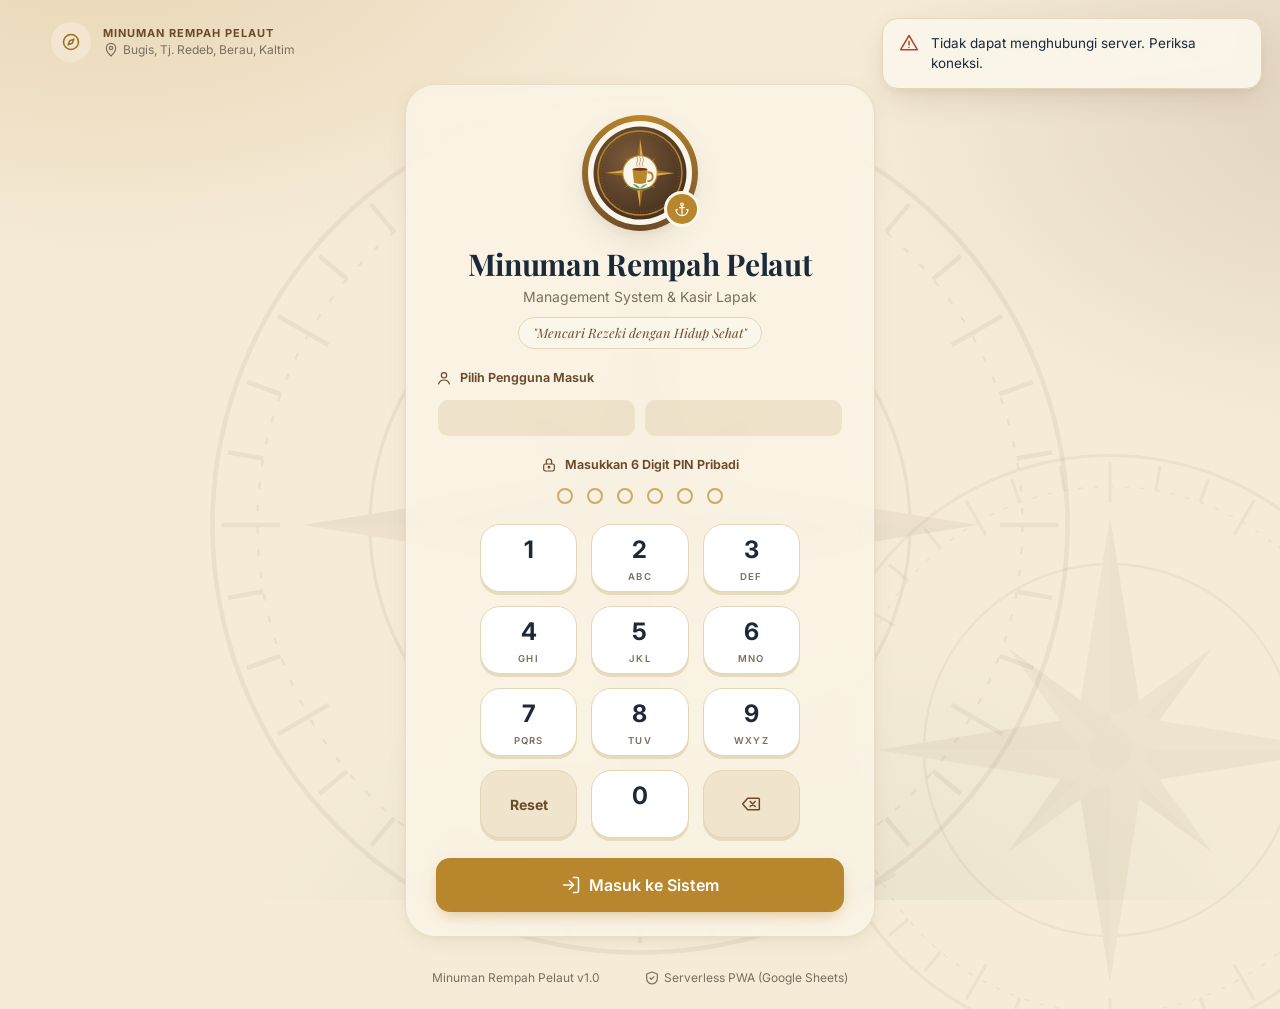
==== index.html @ 49db2e06 "versi 1" ====
<!DOCTYPE html>
<html lang="id">
<head>
  <meta charset="utf-8">
  <meta name="viewport" content="width=device-width, initial-scale=1, viewport-fit=cover">
  <title>Minuman Rempah Pelaut — Management System</title>
  <meta name="description" content="Kasir POS, pembukuan kas, stok, aset, dan dokumen resmi untuk Minuman Rempah Pelaut, Bugis – Tanjung Redeb, Berau.">
  <meta name="theme-color" content="#F5EBD7">
  <meta name="apple-mobile-web-app-capable" content="yes">
  <meta name="apple-mobile-web-app-title" content="Rempah Pelaut">
  <link rel="manifest" href="manifest.webmanifest">
  <link rel="icon" href="assets/logo.svg" type="image/svg+xml">
  <link rel="apple-touch-icon" href="assets/icon-192.png">
  <link rel="preconnect" href="https://fonts.googleapis.com">
  <link rel="preconnect" href="https://fonts.gstatic.com" crossorigin>
  <link rel="preconnect" href="https://script.google.com">
  <link rel="preconnect" href="https://script.googleusercontent.com">
  <link id="gfont" rel="stylesheet" href="https://fonts.googleapis.com/css2?family=Playfair+Display:wght@500;600;700&family=Inter:wght@400;500;600;700;800&display=swap">
  <link rel="stylesheet" href="css/style.css?v=1.0.0">
</head>
<body>
  <div class="boot-screen" id="boot-screen">
    <div class="loader-box" style="box-shadow:none;background:transparent;border:0">
      <div class="loader-art"><div class="ring"></div><div class="ring r2"></div><img src="assets/logo.svg" alt="" style="position:absolute;inset:22px;width:64px;height:64px;border-radius:50%"></div>
      <div class="loader-text">Minuman Rempah Pelaut</div>
      <div class="loader-sub">Menyiapkan lapak…</div>
    </div>
  </div>
  <noscript><p style="padding:24px;text-align:center">Aplikasi ini membutuhkan JavaScript.</p></noscript>
  <script src="js/config.js?v=1.0.0"></script>
  <script src="js/core.js?v=1.0.0"></script>
  <script src="js/charts.js?v=1.0.0"></script>
  <script src="js/qr.js?v=1.0.0"></script>
  <script src="js/app.js?v=1.0.0"></script>
  <script src="js/pages-kasir.js?v=1.0.0"></script>
  <script src="js/pages-owner.js?v=1.0.0"></script>
  <script src="js/pages-gudang.js?v=1.0.0"></script>
  <script src="js/pages-admin.js?v=1.0.0"></script>
</body>
</html>
---- css/style.css ----
/* =====================================================================
   MINUMAN REMPAH PELAUT — Sistem Desain (soft-UI hangat + kaca halus)
   Warna, font, dan radius dapat diubah Owner dari Pengaturan → Tampilan
   (ditulis ulang ke variabel CSS di :root oleh js/core.js).
   ===================================================================== */
:root {
  --c-primary: #B8862D; --c-primary-h: #9A6F1F; --c-secondary: #6B4A2B;
  --c-bg: #F5EBD7; --c-card: #FBF6EA; --c-text: #1B2A3B; --c-muted: #7A6F5D; --c-border: #E3D5B5;
  --c-success: #4E7A3A; --c-danger: #B5442F; --c-warning: #D9A21B; --c-info: #2F6EA8;
  --c-success-t: color-mix(in srgb, var(--c-success) 14%, #fff);
  --c-danger-t: color-mix(in srgb, var(--c-danger) 13%, #fff);
  --c-warning-t: color-mix(in srgb, var(--c-warning) 20%, #fff);
  --c-info-t: color-mix(in srgb, var(--c-info) 12%, #fff);
  --c-primary-t: color-mix(in srgb, var(--c-primary) 14%, var(--c-card));
  --c-secondary-t: color-mix(in srgb, var(--c-secondary) 10%, var(--c-card));
  --c-inset: color-mix(in srgb, var(--c-bg) 70%, var(--c-border));
  --c-glass: color-mix(in srgb, var(--c-card) 80%, transparent);
  --c-line: color-mix(in srgb, var(--c-border) 75%, transparent);
  --c-on-primary: #fff;
  /* grafik — palet kategori tervalidasi (urutan = mekanisme aman buta warna) */
  --s1: #B8862D; --s2: #2F6EA8; --s3: #2A9D8F; --s4: #7E5BB0; --s5: #D46F3E;
  --radius: 20px; --radius-md: 14px; --radius-sm: 12px; --radius-xs: 8px;
  --font-head: 'Playfair Display', 'Lora', Georgia, serif;
  --font-body: 'Inter', 'Plus Jakarta Sans', system-ui, -apple-system, 'Segoe UI', Roboto, sans-serif;
  --sh-1: 0 4px 20px -2px color-mix(in srgb, var(--c-secondary) 9%, transparent), 0 2px 6px -1px color-mix(in srgb, var(--c-secondary) 5%, transparent);
  --sh-2: 0 12px 32px -6px color-mix(in srgb, var(--c-secondary) 16%, transparent), 0 4px 10px -2px color-mix(in srgb, var(--c-secondary) 7%, transparent);
  --sh-3: 0 24px 60px -12px rgba(27, 42, 59, .28);
  --sh-btn: 0 6px 16px -4px color-mix(in srgb, var(--c-primary) 45%, transparent);
  --ease: cubic-bezier(.2, .8, .2, 1); --ease-spring: cubic-bezier(.34, 1.56, .64, 1);
  --sidebar: 264px; --topbar: 72px;
  --kaca: blur(16px) saturate(150%);
}
html.tanpa-kaca { --kaca: none; --c-glass: var(--c-card); }

* { box-sizing: border-box; }
html, body { margin: 0; padding: 0; }
html { -webkit-text-size-adjust: 100%; scroll-behavior: smooth; }
body {
  font-family: var(--font-body); font-size: 14px; line-height: 1.5; color: var(--c-text); background: var(--c-bg);
  min-height: 100vh; -webkit-font-smoothing: antialiased; -webkit-tap-highlight-color: transparent; overflow-x: hidden;
}
body::before { /* latar hangat bertekstur agar efek kaca punya "isi" untuk diburamkan */
  content: ''; position: fixed; inset: 0; z-index: -2; pointer-events: none;
  background:
    radial-gradient(900px 520px at 8% -10%, color-mix(in srgb, var(--c-primary) 22%, transparent), transparent 70%),
    radial-gradient(700px 480px at 105% 12%, color-mix(in srgb, var(--c-secondary) 14%, transparent), transparent 70%),
    radial-gradient(800px 600px at 60% 115%, color-mix(in srgb, var(--c-success) 10%, transparent), transparent 70%),
    var(--c-bg);
}
body::after {
  content: ''; position: fixed; right: -140px; bottom: -160px; width: 620px; height: 620px; z-index: -1; pointer-events: none; opacity: .06;
  background: url("../assets/kompas.svg") center/contain no-repeat;
}
h1, h2, h3, h4 { font-family: var(--font-head); color: var(--c-text); margin: 0; letter-spacing: -.01em; font-weight: 700; }
h1 { font-size: clamp(24px, 3.2vw, 34px); line-height: 1.18; }
h2 { font-size: clamp(18px, 2vw, 21px); line-height: 1.3; font-weight: 650; }
h3 { font-size: 16px; line-height: 1.35; font-weight: 650; }
p { margin: 0; }
a { color: var(--c-primary-h); text-decoration: none; }
button, input, select, textarea { font: inherit; color: inherit; }
img { max-width: 100%; display: block; }
.num, .tnum, table td, .kpi-val, .rp { font-variant-numeric: tabular-nums; }
.muted { color: var(--c-muted); } .small { font-size: 12px; } .xs { font-size: 11px; }
.strong { font-weight: 650; } .center { text-align: center; } .right { text-align: right; }
.ok { color: var(--c-success); } .bad { color: var(--c-danger); } .warn { color: #9A6F1F; }
.eyebrow { font-size: 11px; font-weight: 700; letter-spacing: .09em; text-transform: uppercase; color: var(--c-primary-h); }
.hidden { display: none !important; }
.sr-only { position: absolute; width: 1px; height: 1px; overflow: hidden; clip: rect(0 0 0 0); white-space: nowrap; }
.truncate { overflow: hidden; text-overflow: ellipsis; white-space: nowrap; }
.row { display: flex; align-items: center; gap: 12px; } .row.wrap { flex-wrap: wrap; } .row.between { justify-content: space-between; } .row.top { align-items: flex-start; }
.col { display: flex; flex-direction: column; gap: 12px; }
.grow { flex: 1; min-width: 0; }
.gap-4 { gap: 4px; } .gap-8 { gap: 8px; } .gap-16 { gap: 16px; } .gap-20 { gap: 20px; }
.mt-4 { margin-top: 4px; } .mt-8 { margin-top: 8px; } .mt-12 { margin-top: 12px; } .mt-16 { margin-top: 16px; } .mt-20 { margin-top: 20px; } .mb-8 { margin-bottom: 8px; } .mb-12 { margin-bottom: 12px; } .mb-16 { margin-bottom: 16px; }
.icon { width: 20px; height: 20px; flex: none; stroke: currentColor; fill: none; stroke-width: 1.8; stroke-linecap: round; stroke-linejoin: round; }
.icon.sm { width: 16px; height: 16px; } .icon.lg { width: 24px; height: 24px; } .icon.xl { width: 28px; height: 28px; }
::selection { background: color-mix(in srgb, var(--c-primary) 30%, transparent); }
:focus-visible { outline: 3px solid color-mix(in srgb, var(--c-primary) 45%, transparent); outline-offset: 2px; border-radius: 8px; }
::-webkit-scrollbar { width: 10px; height: 10px; } ::-webkit-scrollbar-thumb { background: color-mix(in srgb, var(--c-secondary) 22%, transparent); border-radius: 10px; border: 3px solid transparent; background-clip: padding-box; } ::-webkit-scrollbar-track { background: transparent; }

/* ============================ KARTU (kaca halus) ============================ */
.card {
  background: var(--c-glass); -webkit-backdrop-filter: var(--kaca); backdrop-filter: var(--kaca);
  border: 1px solid color-mix(in srgb, var(--c-border) 70%, transparent); border-radius: var(--radius); box-shadow: var(--sh-1);
  padding: 20px; position: relative; min-width: 0;
  transition: box-shadow .3s var(--ease), transform .3s var(--ease), border-color .3s;
}
.card.lift:hover, .card.click:hover { transform: translateY(-3px); box-shadow: var(--sh-2); border-color: color-mix(in srgb, var(--c-primary) 30%, var(--c-border)); }
.card.click { cursor: pointer; } .card.click:active { transform: scale(.985); }
.card.flat { box-shadow: none; }
.card.pad-0 { padding: 0; } .card.pad-s { padding: 14px; } .card.pad-l { padding: 26px; }
.card-head { display: flex; align-items: flex-start; justify-content: space-between; gap: 12px; margin-bottom: 16px; }
.card-head .sub { color: var(--c-muted); font-size: 12.5px; margin-top: 2px; }
.card-accent { border-left: 4px solid var(--c-primary); }
.card-dark { background: linear-gradient(150deg, #3B2A1B, #1B2A3B); color: #F5EBD7; border-color: transparent; }
.card-dark h2, .card-dark h3 { color: #FBF6EA; }
.inset { background: var(--c-inset); border: 1px solid var(--c-border); border-radius: var(--radius-md); box-shadow: inset 0 2px 4px color-mix(in srgb, var(--c-secondary) 6%, transparent); padding: 14px; }
.divider { height: 1px; background: var(--c-line); margin: 14px 0; border: 0; }
.dotted { border-bottom: 1px dashed var(--c-border); }
.icon-box { width: 40px; height: 40px; border-radius: 12px; display: grid; place-items: center; background: var(--c-primary-t); color: var(--c-primary-h); flex: none; transition: transform .3s var(--ease-spring); }
.icon-box.s { width: 34px; height: 34px; border-radius: 10px; }
.icon-box.success { background: var(--c-success-t); color: var(--c-success); } .icon-box.danger { background: var(--c-danger-t); color: var(--c-danger); }
.icon-box.warning { background: var(--c-warning-t); color: #9A6F1F; } .icon-box.info { background: var(--c-info-t); color: var(--c-info); } .icon-box.wood { background: var(--c-secondary-t); color: var(--c-secondary); }
.icon-box.solid { background: var(--c-primary); color: #fff; box-shadow: var(--sh-btn); }
.card:hover .icon-box { transform: rotate(-6deg) scale(1.06); }

/* ============================ TOMBOL ============================ */
.btn {
  --bg: var(--c-card); --fg: var(--c-secondary); --bd: var(--c-border);
  display: inline-flex; align-items: center; justify-content: center; gap: 8px; min-height: 44px; padding: 10px 18px;
  border-radius: var(--radius-sm); border: 1px solid var(--bd); background: var(--bg); color: var(--fg); font-weight: 600; font-size: 14px;
  cursor: pointer; position: relative; overflow: hidden; white-space: nowrap; user-select: none; text-decoration: none;
  transition: transform .18s var(--ease), box-shadow .25s var(--ease), background .2s, border-color .2s, color .2s;
}
.btn:hover { transform: translateY(-2px); box-shadow: var(--sh-1); border-color: color-mix(in srgb, var(--c-primary) 35%, var(--bd)); }
.btn:active { transform: translateY(0) scale(.96); box-shadow: none; transition-duration: .08s; }
.btn[disabled], .btn.busy { opacity: .6; pointer-events: none; }
.btn.primary { --bg: var(--c-primary); --fg: var(--c-on-primary); --bd: transparent; box-shadow: var(--sh-btn); }
.btn.primary:hover { --bg: var(--c-primary-h); box-shadow: 0 10px 22px -6px color-mix(in srgb, var(--c-primary) 55%, transparent); }
.btn.dark { --bg: var(--c-secondary); --fg: #FBF6EA; --bd: transparent; }
.btn.danger { --bg: var(--c-danger-t); --fg: var(--c-danger); --bd: color-mix(in srgb, var(--c-danger) 25%, transparent); }
.btn.success { --bg: var(--c-success); --fg: #fff; --bd: transparent; }
.btn.ghost { --bg: transparent; --bd: transparent; } .btn.ghost:hover { --bg: var(--c-primary-t); box-shadow: none; }
.btn.sm { min-height: 36px; padding: 6px 12px; font-size: 13px; border-radius: 10px; } .btn.xs { min-height: 30px; padding: 4px 10px; font-size: 12px; border-radius: 9px; }
.btn.lg { min-height: 54px; padding: 14px 24px; font-size: 16px; border-radius: 14px; }
.btn.block { width: 100%; } .btn.icon-only { padding: 0; width: 44px; } .btn.icon-only.sm { width: 36px; }
.btn .kbd { font-size: 10.5px; padding: 1px 6px; border-radius: 6px; background: rgba(255, 255, 255, .22); }
.ripple { position: absolute; border-radius: 50%; transform: scale(0); background: currentColor; opacity: .25; pointer-events: none; animation: ripple .6s var(--ease) forwards; }
@keyframes ripple { to { transform: scale(2.6); opacity: 0; } }
.btn .spin { width: 16px; height: 16px; border-radius: 50%; border: 2px solid currentColor; border-right-color: transparent; animation: putar .7s linear infinite; }
.link-btn { background: none; border: 0; padding: 0; color: var(--c-primary-h); font-weight: 600; cursor: pointer; display: inline-flex; align-items: center; gap: 4px; }
.link-btn:hover { text-decoration: underline; }

/* ============================ BADGE / CHIP / TAB ============================ */
.badge { display: inline-flex; align-items: center; gap: 6px; min-height: 24px; padding: 3px 10px; border-radius: 999px; font-size: 11.5px; font-weight: 650; white-space: nowrap; background: var(--c-inset); color: var(--c-secondary); border: 1px solid transparent; }
.badge::before { content: ''; width: 6px; height: 6px; border-radius: 50%; background: currentColor; opacity: .85; }
.badge.plain::before { display: none; }
.badge.success { background: var(--c-success-t); color: var(--c-success); } .badge.danger { background: var(--c-danger-t); color: var(--c-danger); }
.badge.warning { background: var(--c-warning-t); color: #8A6312; } .badge.info { background: var(--c-info-t); color: var(--c-info); } .badge.gold { background: var(--c-primary-t); color: var(--c-primary-h); }
.badge.pulse::before { animation: denyut 1.6s infinite; }
@keyframes denyut { 0% { box-shadow: 0 0 0 0 currentColor; } 70% { box-shadow: 0 0 0 6px transparent; } 100% { box-shadow: 0 0 0 0 transparent; } }
.chips { display: flex; gap: 8px; flex-wrap: wrap; }
.chips.scroll { flex-wrap: nowrap; overflow-x: auto; padding-bottom: 4px; scrollbar-width: none; } .chips.scroll::-webkit-scrollbar { display: none; }
.chip { min-height: 36px; padding: 6px 14px; border-radius: 999px; border: 1px solid var(--c-border); background: var(--c-card); color: var(--c-secondary); font-weight: 600; font-size: 13px; cursor: pointer; white-space: nowrap; display: inline-flex; align-items: center; gap: 6px; transition: all .22s var(--ease); }
.chip:hover { border-color: var(--c-primary); transform: translateY(-1px); }
.chip:active { transform: scale(.95); }
.chip.on { background: var(--c-primary); color: #fff; border-color: transparent; box-shadow: var(--sh-btn); }
.chip .n { font-size: 11px; opacity: .8; }
.seg { display: inline-flex; padding: 4px; border-radius: 14px; background: var(--c-inset); border: 1px solid var(--c-border); position: relative; gap: 2px; }
.seg button { position: relative; z-index: 1; border: 0; background: transparent; padding: 7px 14px; min-height: 36px; border-radius: 10px; font-weight: 600; font-size: 13px; color: var(--c-muted); cursor: pointer; transition: color .25s; white-space: nowrap; }
.seg button.on { color: #fff; }
.seg .ind { position: absolute; z-index: 0; top: 4px; bottom: 4px; border-radius: 10px; background: var(--c-primary); box-shadow: var(--sh-btn); transition: left .35s var(--ease), width .35s var(--ease); }
.seg.full { display: flex; } .seg.full button { flex: 1; }

/* ============================ FORM ============================ */
.field { display: flex; flex-direction: column; gap: 6px; min-width: 0; }
.field > label, .lbl { font-size: 12.5px; font-weight: 650; color: var(--c-secondary); display: flex; justify-content: space-between; gap: 8px; }
.field > label .hint, .lbl .hint { font-weight: 500; color: var(--c-muted); }
.input, select.input, textarea.input {
  width: 100%; min-height: 44px; padding: 10px 14px; border-radius: var(--radius-sm); border: 1.5px solid var(--c-border);
  background: color-mix(in srgb, var(--c-card) 92%, #fff); box-shadow: inset 0 2px 4px color-mix(in srgb, var(--c-secondary) 5%, transparent);
  outline: none; transition: border-color .2s, box-shadow .2s, background .2s; appearance: none; -webkit-appearance: none;
}
textarea.input { min-height: 84px; resize: vertical; }
select.input { padding-right: 36px; background-image: url("data:image/svg+xml,%3Csvg xmlns='http://www.w3.org/2000/svg' width='16' height='16' viewBox='0 0 24 24' fill='none' stroke='%236B4A2B' stroke-width='2' stroke-linecap='round'%3E%3Cpath d='m6 9 6 6 6-6'/%3E%3C/svg%3E"); background-repeat: no-repeat; background-position: right 12px center; }
.input:focus { border-color: var(--c-primary); box-shadow: 0 0 0 4px color-mix(in srgb, var(--c-primary) 18%, transparent); background: #fff; }
.input::placeholder { color: color-mix(in srgb, var(--c-muted) 80%, transparent); }
.input.err { border-color: var(--c-danger); box-shadow: 0 0 0 4px color-mix(in srgb, var(--c-danger) 14%, transparent); animation: goyang .35s; }
@keyframes goyang { 25% { transform: translateX(-4px); } 75% { transform: translateX(4px); } }
.input-rp { position: relative; } .input-rp > span { position: absolute; left: 14px; top: 50%; transform: translateY(-50%); font-weight: 650; color: var(--c-muted); pointer-events: none; }
.input-rp > .input { padding-left: 40px; font-weight: 650; font-variant-numeric: tabular-nums; }
.search { position: relative; } .search .icon { position: absolute; left: 13px; top: 50%; transform: translateY(-50%); color: var(--c-muted); pointer-events: none; }
.search .input { padding-left: 40px; background: var(--c-inset); }
.form-grid { display: grid; grid-template-columns: repeat(2, minmax(0, 1fr)); gap: 14px; }
.form-grid .span-2 { grid-column: span 2; }
.check { display: flex; align-items: flex-start; gap: 10px; cursor: pointer; padding: 10px 12px; border-radius: 12px; transition: background .2s; }
.check:hover { background: var(--c-primary-t); }
.check input { width: 20px; height: 20px; accent-color: var(--c-primary); flex: none; margin-top: 1px; }
.switch { position: relative; width: 46px; height: 26px; flex: none; }
.switch input { opacity: 0; width: 0; height: 0; position: absolute; }
.switch span { position: absolute; inset: 0; border-radius: 99px; background: var(--c-border); cursor: pointer; transition: background .25s; }
.switch span::after { content: ''; position: absolute; left: 3px; top: 3px; width: 20px; height: 20px; border-radius: 50%; background: #fff; box-shadow: 0 2px 6px rgba(0, 0, 0, .18); transition: transform .3s var(--ease-spring); }
.switch input:checked + span { background: var(--c-success); } .switch input:checked + span::after { transform: translateX(20px); }
.stepper { display: flex; align-items: center; gap: 6px; background: var(--c-inset); border-radius: 14px; padding: 4px; border: 1px solid var(--c-border); }
.stepper button { width: 44px; height: 44px; border-radius: 11px; border: 1px solid var(--c-border); background: var(--c-card); color: var(--c-secondary); display: grid; place-items: center; cursor: pointer; transition: transform .15s var(--ease-spring), background .2s; }
.stepper button:hover { background: #fff; } .stepper button:active { transform: scale(.86); }
.stepper button.plus { background: var(--c-primary); color: #fff; border-color: transparent; }
.stepper .val { min-width: 34px; text-align: center; font-weight: 750; font-size: 18px; font-variant-numeric: tabular-nums; }
.stepper .val.bump { animation: bump .35s var(--ease-spring); }
@keyframes bump { 40% { transform: scale(1.4); color: var(--c-primary-h); } }

/* ============================ TABEL ============================ */
.table-wrap { overflow-x: auto; border-radius: var(--radius-md); }
table.tbl { width: 100%; border-collapse: separate; border-spacing: 0; font-size: 13.5px; }
.tbl th { text-align: left; font-size: 11px; letter-spacing: .07em; text-transform: uppercase; color: var(--c-muted); font-weight: 700; padding: 12px 14px; background: var(--c-inset); border-bottom: 1px solid var(--c-border); white-space: nowrap; position: sticky; top: 0; z-index: 1; }
.tbl th:first-child { border-top-left-radius: 12px; } .tbl th:last-child { border-top-right-radius: 12px; }
.tbl td { padding: 12px 14px; border-bottom: 1px solid var(--c-line); vertical-align: middle; }
.tbl tbody tr { transition: background .2s; } .tbl tbody tr:hover { background: color-mix(in srgb, var(--c-primary) 6%, transparent); }
.tbl tr.flash { animation: flash 1.6s var(--ease); }
@keyframes flash { 0% { background: color-mix(in srgb, var(--c-success) 25%, transparent); } 100% { background: transparent; } }
.tbl .r, .tbl th.r { text-align: right; } .tbl .c { text-align: center; }
.tbl .id { font-family: ui-monospace, 'SF Mono', Menlo, monospace; font-size: 11.5px; color: var(--c-muted); white-space: nowrap; }
.tbl td.r b, .tbl td.r > span, .tbl td .tnum { white-space: nowrap; }
.tbl tr.pending td { opacity: .7; } .tbl tr.pending .badge { animation: denyut 1.6s infinite; }
.tbl-empty { padding: 40px 16px; text-align: center; color: var(--c-muted); }
.tbl-empty .icon { width: 40px; height: 40px; margin: 0 auto 10px; opacity: .5; }
.pager { display: flex; align-items: center; justify-content: space-between; gap: 12px; padding-top: 14px; flex-wrap: wrap; }
.pager .pages { display: flex; gap: 6px; }
.pager .pg { min-width: 34px; height: 34px; border-radius: 10px; border: 1px solid var(--c-border); background: var(--c-card); cursor: pointer; font-weight: 650; font-size: 13px; transition: all .2s; }
.pager .pg.on { background: var(--c-primary); color: #fff; border-color: transparent; } .pager .pg:hover:not(.on) { border-color: var(--c-primary); }
.thumb { width: 42px; height: 42px; border-radius: 12px; object-fit: cover; background: var(--c-inset); border: 1px solid var(--c-border); flex: none; }
.thumb.s { width: 34px; height: 34px; border-radius: 10px; }

/* ============================ LAYOUT APLIKASI ============================ */
.app { display: grid; grid-template-columns: var(--sidebar) minmax(0, 1fr); min-height: 100vh; }
.sidebar {
  position: sticky; top: 0; height: 100vh; padding: 20px 16px; display: flex; flex-direction: column; gap: 14px;
  background: color-mix(in srgb, var(--c-card) 72%, transparent); -webkit-backdrop-filter: var(--kaca); backdrop-filter: var(--kaca);
  border-right: 1px solid var(--c-line); z-index: 30; overflow-y: auto; scrollbar-width: thin;
}
.brand { display: flex; align-items: center; gap: 12px; padding: 4px 6px 8px; }
.brand img, .brand .logo { width: 46px; height: 46px; border-radius: 14px; object-fit: cover; box-shadow: var(--sh-1); background: var(--c-secondary); flex: none; }
.brand .nm { font-family: var(--font-head); font-weight: 700; font-size: 18px; line-height: 1.1; }
.brand .sb { font-size: 10px; letter-spacing: .12em; text-transform: uppercase; color: var(--c-muted); font-weight: 700; margin-top: 3px; }
.lapak-card { display: flex; gap: 10px; align-items: center; padding: 10px 12px; border-radius: 14px; background: var(--c-inset); border: 1px solid var(--c-border); font-size: 12px; }
.nav { display: flex; flex-direction: column; gap: 3px; }
.nav .grp { font-size: 10.5px; letter-spacing: .12em; text-transform: uppercase; color: var(--c-muted); font-weight: 750; padding: 12px 12px 4px; }
.nav a { display: flex; align-items: center; gap: 12px; padding: 10px 12px; min-height: 44px; border-radius: 13px; color: var(--c-text); font-weight: 550; position: relative; transition: background .2s, color .2s, transform .2s var(--ease); }
.nav a:hover { background: var(--c-primary-t); transform: translateX(3px); }
.nav a:active { transform: scale(.97); }
.nav a.on { background: linear-gradient(135deg, var(--c-secondary), color-mix(in srgb, var(--c-secondary) 75%, var(--c-primary))); color: #FBF6EA; box-shadow: var(--sh-2); }
.nav a .cnt { margin-left: auto; min-width: 22px; height: 22px; padding: 0 7px; border-radius: 99px; background: var(--c-danger); color: #fff; font-size: 11px; font-weight: 750; display: grid; place-items: center; }
.nav a.on .cnt { background: var(--c-primary); }
.sidebar .foot { margin-top: auto; display: flex; flex-direction: column; gap: 10px; }
.net-chip { display: flex; align-items: center; justify-content: space-between; gap: 8px; padding: 10px 12px; border-radius: 14px; background: var(--c-inset); font-size: 12px; font-weight: 650; border: 1px solid var(--c-border); }
.net-chip .dot { width: 8px; height: 8px; border-radius: 50%; background: var(--c-success); box-shadow: 0 0 0 4px var(--c-success-t); }
.net-chip.off .dot { background: var(--c-danger); box-shadow: 0 0 0 4px var(--c-danger-t); }

.main { min-width: 0; display: flex; flex-direction: column; }
.topbar {
  position: sticky; top: 0; z-index: 25; height: var(--topbar); display: flex; align-items: center; gap: 14px; padding: 0 28px;
  background: color-mix(in srgb, var(--c-bg) 72%, transparent); -webkit-backdrop-filter: var(--kaca); backdrop-filter: var(--kaca); border-bottom: 1px solid var(--c-line);
}
.topbar .search { flex: 1; max-width: 420px; }
.topbar .who { display: flex; align-items: center; gap: 10px; cursor: pointer; padding: 6px 8px 6px 6px; border-radius: 14px; transition: background .2s; }
.topbar .who:hover { background: var(--c-primary-t); }
.avatar { width: 40px; height: 40px; border-radius: 50%; display: grid; place-items: center; background: linear-gradient(135deg, var(--c-secondary), var(--c-primary)); color: #fff; font-weight: 750; font-size: 14px; flex: none; box-shadow: 0 0 0 3px var(--c-card); }
.avatar.s { width: 32px; height: 32px; font-size: 12px; }
.who .nm { font-weight: 700; font-size: 13.5px; line-height: 1.2; } .who .rl { font-size: 11.5px; color: var(--c-muted); }
.bell { position: relative; } .bell .cnt { position: absolute; top: 4px; right: 4px; min-width: 18px; height: 18px; border-radius: 99px; background: var(--c-danger); color: #fff; font-size: 10px; font-weight: 800; display: grid; place-items: center; padding: 0 4px; box-shadow: 0 0 0 2px var(--c-bg); }
.burger { display: none; }
.content { padding: 26px 28px 40px; max-width: 1480px; width: 100%; margin: 0 auto; flex: 1; }
.page-head { display: flex; align-items: flex-end; justify-content: space-between; gap: 16px; margin-bottom: 22px; flex-wrap: wrap; }
.page-head .desc { color: var(--c-muted); margin-top: 6px; max-width: 680px; }
.page-head .acts { display: flex; gap: 10px; flex-wrap: wrap; max-width: 100%; } .page-head .acts > .row { flex-wrap: wrap; }
.page-head .acts > *, .card-head > * { min-width: 0; max-width: 100%; }
.foot-bar { display: flex; justify-content: space-between; gap: 12px; flex-wrap: wrap; padding: 16px 28px; font-size: 12px; color: var(--c-muted); border-top: 1px solid var(--c-line); }

/* Banner offline */
.banner { display: flex; align-items: center; gap: 12px; padding: 10px 28px; background: var(--c-warning-t); color: #6B4A10; font-size: 13px; border-bottom: 1px solid color-mix(in srgb, var(--c-warning) 30%, transparent); animation: turun .4s var(--ease); }
.banner.ok { background: var(--c-success-t); color: var(--c-success); }
.banner .grow b { font-weight: 750; }
@keyframes turun { from { transform: translateY(-100%); opacity: 0; } }

/* Grid */
.grid { display: grid; gap: 20px; }
.g-2 { grid-template-columns: repeat(2, minmax(0, 1fr)); } .g-3 { grid-template-columns: repeat(3, minmax(0, 1fr)); } .g-4 { grid-template-columns: repeat(4, minmax(0, 1fr)); }
.g-main { grid-template-columns: minmax(0, 1fr) 360px; align-items: start; }
.g-main-l { grid-template-columns: minmax(0, 1.45fr) minmax(0, 1fr); align-items: start; }
.g-side { grid-template-columns: 380px minmax(0, 1fr); align-items: start; }
.g-set { grid-template-columns: 260px minmax(0, 1fr); align-items: start; }
.set-tabs { position: sticky; top: calc(var(--topbar) + 14px); }
.stack { display: flex; flex-direction: column; gap: 20px; min-width: 0; }
.span-2 { grid-column: span 2; } .span-all { grid-column: 1 / -1; }

/* ============================ KPI ============================ */
.kpi { display: flex; flex-direction: column; gap: 10px; overflow: hidden; }
.kpi .top { display: flex; justify-content: space-between; align-items: flex-start; gap: 10px; }
.kpi .lbl2 { font-size: 12.5px; color: var(--c-muted); font-weight: 600; }
.kpi-val { font-size: clamp(22px, 2.3vw, 30px); font-weight: 750; letter-spacing: -.02em; line-height: 1.1; font-variant-numeric: normal; }
.kpi-val small { font-size: .55em; font-weight: 600; color: var(--c-muted); letter-spacing: 0; }
.kpi .foot { display: flex; align-items: center; gap: 8px; font-size: 12px; color: var(--c-muted); flex-wrap: wrap; }
.delta { display: inline-flex; align-items: center; gap: 3px; padding: 2px 8px; border-radius: 99px; font-size: 11.5px; font-weight: 700; }
.delta.up { background: var(--c-success-t); color: var(--c-success); } .delta.down { background: var(--c-danger-t); color: var(--c-danger); } .delta.flat { background: var(--c-inset); color: var(--c-muted); }
.kpi.hero { background: linear-gradient(145deg, color-mix(in srgb, var(--c-primary) 16%, var(--c-card)), var(--c-glass)); border-color: color-mix(in srgb, var(--c-primary) 40%, var(--c-border)); }
.kpi .deco { position: absolute; right: -24px; bottom: -24px; width: 96px; height: 96px; border-radius: 50%; background: color-mix(in srgb, var(--c-primary) 10%, transparent); pointer-events: none; }
.meter { height: 8px; border-radius: 99px; background: color-mix(in srgb, var(--c-primary) 15%, var(--c-inset)); overflow: hidden; }
.meter > i { display: block; height: 100%; border-radius: 99px; background: var(--c-primary); width: 0; transition: width 1.1s var(--ease); }
.meter.success > i { background: var(--c-success); } .meter.danger > i { background: var(--c-danger); } .meter.warning > i { background: var(--c-warning); }
.meter.s { height: 6px; }

/* Sapaan */
.hello { display: flex; justify-content: space-between; gap: 20px; align-items: center; overflow: hidden; padding: 26px 28px; }
.hello::after { content: ''; position: absolute; right: -60px; top: -80px; width: 340px; height: 340px; background: url("../assets/kompas.svg") center/contain no-repeat; opacity: .1; pointer-events: none; animation: putar 120s linear infinite; }
.hello h1 .wave { display: inline-block; animation: lambai 2.4s ease-in-out 1s 2; transform-origin: 70% 70%; }
@keyframes lambai { 0%, 100% { transform: rotate(0); } 15%, 45% { transform: rotate(14deg); } 30% { transform: rotate(-8deg); } }
.hello .quote { display: inline-flex; gap: 6px; align-items: center; font-family: var(--font-head); font-style: italic; font-size: 13px; color: var(--c-primary-h); padding: 6px 12px; border-radius: 99px; border: 1px solid color-mix(in srgb, var(--c-primary) 30%, transparent); background: var(--c-card); margin-top: 12px; }
.hello .status-box { display: flex; gap: 12px; align-items: center; padding: 14px 18px; border-radius: 18px; background: var(--c-card); border: 1px solid var(--c-border); box-shadow: var(--sh-1); z-index: 1; }

/* Aksi cepat */
.qa { display: flex; align-items: center; gap: 14px; padding: 16px; border-radius: 18px; cursor: pointer; text-align: left; border: 1px solid color-mix(in srgb, var(--c-border) 70%, transparent); background: var(--c-glass); -webkit-backdrop-filter: var(--kaca); backdrop-filter: var(--kaca); box-shadow: var(--sh-1); transition: transform .25s var(--ease), box-shadow .25s, border-color .25s; width: 100%; }
.qa:hover { transform: translateY(-3px); box-shadow: var(--sh-2); border-color: color-mix(in srgb, var(--c-primary) 35%, var(--c-border)); }
.qa:active { transform: scale(.97); }
.qa .t { font-family: var(--font-head); font-weight: 700; font-size: 15.5px; } .qa .s { font-size: 12px; color: var(--c-muted); margin-top: 2px; }
.qa .chev { margin-left: auto; color: var(--c-muted); transition: transform .25s; } .qa:hover .chev { transform: translateX(4px); color: var(--c-primary-h); }
.qa-list .qa { box-shadow: none; background: var(--c-inset); padding: 12px 14px; }

/* Daftar ringkas */
.li { display: flex; align-items: center; gap: 12px; padding: 12px; border-radius: 14px; transition: background .2s; }
.li:hover { background: color-mix(in srgb, var(--c-primary) 6%, transparent); }
.li + .li { border-top: 1px dashed var(--c-line); }
.li .t { font-weight: 650; font-size: 13.5px; } .li .s { font-size: 12px; color: var(--c-muted); }
.li-box { background: var(--c-inset); border: 1px solid var(--c-border); border-radius: 14px; }
.li-box + .li-box { margin-top: 10px; border-top: 1px solid var(--c-border); }
.timeline { position: relative; padding-left: 26px; }
.timeline::before { content: ''; position: absolute; left: 9px; top: 6px; bottom: 6px; width: 2px; background: var(--c-line); }
.timeline .ev { position: relative; padding: 4px 0 14px; }
.timeline .ev::before { content: ''; position: absolute; left: -22px; top: 8px; width: 10px; height: 10px; border-radius: 50%; background: var(--c-card); border: 2.5px solid var(--c-primary); }
.timeline .ev.ok::before { border-color: var(--c-success); background: var(--c-success); } .timeline .ev.bad::before { border-color: var(--c-danger); }

/* Baris ringkasan (closing) */
.sum-row { display: flex; justify-content: space-between; align-items: center; gap: 12px; padding: 11px 14px; border-radius: 12px; }
.sum-row + .sum-row { border-top: 1px dashed var(--c-border); }
.sum-row .v { font-weight: 700; font-variant-numeric: tabular-nums; white-space: nowrap; }
.sum-row.hl-ok { background: var(--c-success-t); color: var(--c-success); border: 0; font-weight: 700; margin: 6px 0; }
.sum-row.hl-bad { background: var(--c-danger-t); color: var(--c-danger); border: 0; margin: 6px 0; }
.big-total { padding: 18px 20px; border-radius: 16px; background: linear-gradient(135deg, color-mix(in srgb, var(--c-primary) 22%, var(--c-card)), var(--c-inset)); border: 1px solid color-mix(in srgb, var(--c-primary) 35%, var(--c-border)); display: flex; justify-content: space-between; align-items: center; gap: 12px; }
.big-total .v { font-family: var(--font-head); font-size: clamp(22px, 3vw, 30px); font-weight: 700; color: var(--c-primary-h); font-variant-numeric: normal; }
.formula { font-family: ui-monospace, Menlo, monospace; font-size: 12.5px; color: var(--c-primary-h); background: var(--c-inset); border-radius: 12px; padding: 12px 14px; border: 1px solid var(--c-border); line-height: 1.6; }
.saldo-akhir { text-align: center; padding: 20px; border-radius: 18px; background: var(--c-inset); border: 1px solid var(--c-border); }
.saldo-akhir .v { font-size: clamp(26px, 3.4vw, 36px); font-weight: 800; letter-spacing: -.02em; margin: 6px 0 10px; }
.notice { display: flex; gap: 14px; padding: 16px 18px; border-radius: 18px; background: var(--c-warning-t); border: 1px solid color-mix(in srgb, var(--c-warning) 35%, transparent); color: #5E440E; }
.notice.danger { background: var(--c-danger-t); color: #7A2A1C; border-color: color-mix(in srgb, var(--c-danger) 30%, transparent); }
.notice.success { background: var(--c-success-t); color: #2F4F22; border-color: color-mix(in srgb, var(--c-success) 30%, transparent); }
.notice.info { background: var(--c-info-t); color: #1E4870; border-color: color-mix(in srgb, var(--c-info) 25%, transparent); }
.notice ul { margin: 6px 0 0; padding-left: 18px; } .notice li { margin: 3px 0; }

/* ============================ POS ============================ */
.pos { display: grid; grid-template-columns: minmax(0, 1fr) 380px; gap: 20px; align-items: start; }
.pos-tools { position: sticky; top: calc(var(--topbar) + 10px); z-index: 5; padding: 14px; }
.menu-grid { display: grid; grid-template-columns: repeat(auto-fill, minmax(190px, 1fr)); gap: 16px; margin-top: 16px; }
.mcard { padding: 12px; display: flex; flex-direction: column; gap: 10px; cursor: pointer; user-select: none; animation: naik .45s var(--ease) backwards; animation-delay: calc(var(--i, 0) * 28ms); }
.mcard .ph { position: relative; aspect-ratio: 4/3; border-radius: 14px; overflow: hidden; background: var(--c-inset); }
.mcard .ph img { width: 100%; height: 100%; object-fit: cover; transition: transform .5s var(--ease); }
.mcard:hover .ph img { transform: scale(1.06); }
.mcard .qty-pill { position: absolute; top: 8px; right: 8px; min-width: 34px; height: 28px; border-radius: 99px; background: var(--c-primary); color: #fff; font-weight: 800; display: grid; place-items: center; padding: 0 9px; box-shadow: var(--sh-btn); transform: scale(0); transition: transform .3s var(--ease-spring); }
.mcard.has .qty-pill { transform: scale(1); }
.mcard.has { border-color: var(--c-primary); box-shadow: 0 0 0 3px color-mix(in srgb, var(--c-primary) 22%, transparent), var(--sh-2); }
.mcard .kat { position: absolute; left: 8px; top: 8px; font-size: 10.5px; padding: 3px 9px; border-radius: 99px; background: rgba(251, 246, 234, .9); color: var(--c-secondary); font-weight: 700; }
.mcard .nm { font-family: var(--font-head); font-weight: 650; font-size: 15px; line-height: 1.25; min-height: 38px; }
.mcard .hg { color: var(--c-primary-h); font-weight: 700; font-size: 14px; }
.mcard .hg-edit { display: flex; align-items: center; gap: 6px; }
.mcard .hg-edit input { min-height: 36px; padding: 6px 10px 6px 34px; font-size: 13px; }
.mcard .stepper { justify-content: space-between; }
.mcard .stepper button { width: 40px; height: 40px; }
.cart { position: sticky; top: calc(var(--topbar) + 10px); display: flex; flex-direction: column; gap: 14px; max-height: calc(100vh - var(--topbar) - 30px); }
.cart-items { overflow-y: auto; max-height: 34vh; display: flex; flex-direction: column; gap: 2px; margin: 0 -6px; padding: 0 6px; }
.cart-item { display: flex; align-items: center; gap: 10px; padding: 8px 6px; border-radius: 12px; animation: masuk .3s var(--ease); }
.cart-item .q { min-width: 32px; height: 26px; border-radius: 8px; background: var(--c-primary-t); color: var(--c-primary-h); font-weight: 800; display: grid; place-items: center; font-size: 12.5px; }
.cart-empty { text-align: center; padding: 26px 10px; color: var(--c-muted); }
.cart-empty img { width: 110px; margin: 0 auto 8px; opacity: .85; }
@keyframes masuk { from { opacity: 0; transform: translateX(14px); } }
.cart-bar { display: none; }

/* ============================ MODAL / SHEET ============================ */
.overlay { position: fixed; inset: 0; z-index: 80; background: rgba(27, 42, 59, .42); -webkit-backdrop-filter: blur(6px); backdrop-filter: blur(6px); display: flex; align-items: center; justify-content: center; padding: 20px; animation: pudar .25s var(--ease); }
.overlay.out { animation: pudar .2s var(--ease) reverse forwards; pointer-events: none; }
.modal { width: min(560px, 100%); max-height: calc(100vh - 40px); overflow-y: auto; background: var(--c-card); border-radius: 24px; box-shadow: var(--sh-3); border: 1px solid var(--c-border); animation: muncul .38s var(--ease-spring); display: flex; flex-direction: column; }
.modal.lg { width: min(860px, 100%); } .modal.xl { width: min(1100px, 100%); } .modal.sm { width: min(420px, 100%); }
.overlay.out .modal { animation: muncul .2s var(--ease) reverse forwards; }
.modal-head { display: flex; align-items: flex-start; justify-content: space-between; gap: 12px; padding: 22px 24px 12px; position: sticky; top: 0; background: var(--c-card); z-index: 2; border-radius: 24px 24px 0 0; }
.modal-body { padding: 8px 24px 20px; }
.modal-foot { display: flex; justify-content: flex-end; gap: 10px; padding: 14px 24px 20px; border-top: 1px solid var(--c-line); position: sticky; bottom: 0; background: var(--c-card); border-radius: 0 0 24px 24px; flex-wrap: wrap; }
@keyframes pudar { from { opacity: 0; } }
@keyframes muncul { from { opacity: 0; transform: translateY(24px) scale(.96); } }
.drawer-x { width: 40px; height: 40px; border-radius: 12px; border: 0; background: var(--c-inset); cursor: pointer; display: grid; place-items: center; transition: transform .2s, background .2s; flex: none; }
.drawer-x:hover { background: var(--c-danger-t); color: var(--c-danger); transform: rotate(90deg); }

/* PIN pad */
.pin-dots { display: flex; gap: 14px; justify-content: center; margin: 14px 0 20px; }
.pin-dots i { width: 16px; height: 16px; border-radius: 50%; border: 2px solid color-mix(in srgb, var(--c-primary) 55%, var(--c-border)); transition: all .2s var(--ease-spring); }
.pin-dots i.on { background: var(--c-primary); border-color: var(--c-primary); transform: scale(1.15); }
.pin-dots.err i { border-color: var(--c-danger); background: var(--c-danger-t); animation: goyang .4s; }
.pin-pad { display: grid; grid-template-columns: repeat(3, 1fr); gap: 14px; max-width: 320px; margin: 0 auto; }
.pin-pad button { height: 68px; border-radius: 20px; border: 1px solid var(--c-border); background: #fff; font-size: 24px; font-weight: 700; cursor: pointer; display: flex; flex-direction: column; align-items: center; justify-content: center; box-shadow: 0 3px 0 color-mix(in srgb, var(--c-border) 80%, transparent); transition: transform .12s var(--ease-spring), background .2s, box-shadow .12s; color: var(--c-text); }
.pin-pad button small { font-size: 9.5px; letter-spacing: .14em; color: var(--c-muted); font-weight: 600; margin-top: 2px; }
.pin-pad button:hover { background: var(--c-card); }
.pin-pad button:active { transform: translateY(3px) scale(.95); box-shadow: none; background: var(--c-primary-t); }
.pin-pad button.alt { background: var(--c-inset); font-size: 14px; color: var(--c-secondary); }

/* ============================ TOAST ============================ */
.toasts { position: fixed; top: 18px; right: 18px; z-index: 120; display: flex; flex-direction: column; gap: 10px; pointer-events: none; width: min(380px, calc(100vw - 36px)); }
.toast { pointer-events: auto; display: flex; gap: 12px; align-items: flex-start; padding: 14px 16px; border-radius: 16px; background: color-mix(in srgb, var(--c-card) 94%, transparent); -webkit-backdrop-filter: blur(12px); backdrop-filter: blur(12px); border: 1px solid var(--c-border); box-shadow: var(--sh-2); animation: geser .4s var(--ease-spring); position: relative; overflow: hidden; }
.toast.out { animation: geser .25s var(--ease) reverse forwards; }
.toast .bar { position: absolute; left: 0; bottom: 0; height: 3px; background: currentColor; opacity: .5; animation: habis linear forwards; }
.toast.success { color: var(--c-success); } .toast.error { color: var(--c-danger); } .toast.warning { color: #9A6F1F; } .toast.info { color: var(--c-info); }
.toast .tx { color: var(--c-text); font-size: 13.5px; } .toast .tx b { display: block; font-size: 14px; margin-bottom: 1px; }
@keyframes geser { from { opacity: 0; transform: translateX(40px) scale(.96); } }
@keyframes habis { from { width: 100%; } to { width: 0; } }

/* ============================ LOADING ============================ */
.topline { position: fixed; top: 0; left: 0; height: 3px; z-index: 150; background: linear-gradient(90deg, var(--c-primary), var(--c-warning), var(--c-primary)); background-size: 200% 100%; width: 0; opacity: 0; transition: width .4s var(--ease), opacity .3s; box-shadow: 0 0 10px color-mix(in srgb, var(--c-primary) 60%, transparent); animation: kilau 1.2s linear infinite; }
.topline.on { opacity: 1; }
@keyframes kilau { to { background-position: -200% 0; } }
.loader { position: fixed; inset: 0; z-index: 140; display: grid; place-items: center; background: color-mix(in srgb, var(--c-bg) 55%, transparent); -webkit-backdrop-filter: blur(8px) saturate(140%); backdrop-filter: blur(8px) saturate(140%); animation: pudar .25s var(--ease); }
.loader.out { animation: pudar .3s var(--ease) reverse forwards; pointer-events: none; }
.loader-box { display: flex; flex-direction: column; align-items: center; gap: 16px; padding: 28px 34px; border-radius: 28px; background: color-mix(in srgb, var(--c-card) 92%, transparent); border: 1px solid var(--c-border); box-shadow: var(--sh-3); min-width: 260px; animation: muncul .45s var(--ease-spring); }
.loader-art { position: relative; width: 108px; height: 108px; }
.loader-art .ring { position: absolute; inset: 0; border-radius: 50%; border: 3px solid color-mix(in srgb, var(--c-primary) 18%, transparent); border-top-color: var(--c-primary); border-right-color: color-mix(in srgb, var(--c-primary) 55%, transparent); animation: putar 1.1s cubic-bezier(.5, .1, .4, .9) infinite; }
.loader-art .ring.r2 { inset: 12px; border-width: 2px; border-color: color-mix(in srgb, var(--c-secondary) 15%, transparent); border-bottom-color: var(--c-secondary); animation-duration: 1.7s; animation-direction: reverse; }
.loader-art .rose { position: absolute; inset: 26px; animation: kompasGoyang 2.6s ease-in-out infinite; }
.loader-art .steam { position: absolute; left: 50%; top: -6px; width: 40px; height: 30px; transform: translateX(-50%); }
.loader-art .steam i { position: absolute; bottom: 0; width: 4px; height: 18px; border-radius: 4px; background: linear-gradient(to top, color-mix(in srgb, var(--c-primary) 60%, transparent), transparent); animation: uap 1.8s ease-in-out infinite; opacity: 0; }
.loader-art .steam i:nth-child(1) { left: 8px; } .loader-art .steam i:nth-child(2) { left: 18px; animation-delay: .5s; } .loader-art .steam i:nth-child(3) { left: 28px; animation-delay: 1s; }
@keyframes uap { 0% { transform: translateY(6px) scaleY(.6); opacity: 0; } 40% { opacity: .9; } 100% { transform: translateY(-14px) scaleY(1.1) skewX(8deg); opacity: 0; } }
@keyframes kompasGoyang { 0%, 100% { transform: rotate(-18deg); } 50% { transform: rotate(22deg); } }
@keyframes putar { to { transform: rotate(360deg); } }
.loader-text { font-family: var(--font-head); font-size: 17px; font-weight: 650; text-align: center; }
.loader-sub { font-size: 12.5px; color: var(--c-muted); text-align: center; margin-top: -10px; min-height: 18px; transition: opacity .3s; }
.loader-prog { width: 200px; height: 4px; border-radius: 99px; background: var(--c-inset); overflow: hidden; }
.loader-prog i { display: block; height: 100%; width: 40%; border-radius: 99px; background: linear-gradient(90deg, var(--c-primary), var(--c-warning)); animation: alir 1.3s var(--ease) infinite; }
@keyframes alir { 0% { transform: translateX(-110%); } 100% { transform: translateX(260%); } }
.loader-done .ring { border-color: var(--c-success); animation: none; }
.cek-svg path { stroke-dasharray: 40; stroke-dashoffset: 40; animation: gores .5s .1s var(--ease) forwards; }
@keyframes gores { to { stroke-dashoffset: 0; } }
.skel { position: relative; overflow: hidden; background: color-mix(in srgb, var(--c-border) 55%, transparent); border-radius: 10px; min-height: 14px; }
.skel::after { content: ''; position: absolute; inset: 0; transform: translateX(-100%); background: linear-gradient(90deg, transparent, rgba(255, 255, 255, .55), transparent); animation: shimmer 1.3s infinite; }
@keyframes shimmer { to { transform: translateX(100%); } }
.skel.h-20 { height: 20px; } .skel.h-36 { height: 36px; } .skel.h-120 { height: 120px; } .skel.h-200 { height: 200px; } .skel.w-50 { width: 50%; } .skel.w-30 { width: 30%; }
.boot-screen { position: fixed; inset: 0; display: grid; place-items: center; z-index: 200; background: var(--c-bg); transition: opacity .5s var(--ease), visibility .5s; }
.boot-screen.hide { opacity: 0; visibility: hidden; }

/* ============================ ANIMASI HALAMAN ============================ */
.view { animation: halaman .42s var(--ease) backwards; }
@keyframes halaman { from { opacity: 0; transform: translateY(14px); } }
.anim > * { animation: naik .5s var(--ease) backwards; }
.anim > *:nth-child(1) { animation-delay: .02s; } .anim > *:nth-child(2) { animation-delay: .07s; } .anim > *:nth-child(3) { animation-delay: .12s; } .anim > *:nth-child(4) { animation-delay: .17s; } .anim > *:nth-child(5) { animation-delay: .22s; } .anim > *:nth-child(6) { animation-delay: .27s; } .anim > *:nth-child(n+7) { animation-delay: .3s; }
@keyframes naik { from { opacity: 0; transform: translateY(16px); } }
.fade-swap { animation: tukar .35s var(--ease); }
@keyframes tukar { from { opacity: 0; transform: translateY(8px); } }
.stagger > * { animation: naik .4s var(--ease) backwards; animation-delay: calc(var(--i, 0) * 30ms); }
@media (prefers-reduced-motion: reduce) { *, *::before, *::after { animation-duration: .01ms !important; animation-iteration-count: 1 !important; transition-duration: .01ms !important; } }

/* ============================ GRAFIK ============================ */
.chart { position: relative; width: 100%; }
.chart svg { display: block; width: 100%; overflow: visible; }
.chart .axis text { font-size: 11px; fill: var(--c-muted); font-variant-numeric: tabular-nums; font-family: var(--font-body); }
.chart .grid line { stroke: color-mix(in srgb, var(--c-border) 80%, transparent); stroke-width: 1; }
.chart .ln { fill: none; stroke-width: 2; stroke-linejoin: round; stroke-linecap: round; }
.chart .ln.draw { stroke-dasharray: var(--len); stroke-dashoffset: var(--len); animation: garis 1.2s var(--ease) forwards; }
@keyframes garis { to { stroke-dashoffset: 0; } }
.chart .ar { opacity: .12; animation: pudar 1s var(--ease); }
.chart .grid line.nol { stroke: var(--c-muted); opacity: .6; }
.legend-row { display: flex; gap: 16px; margin-top: 8px; padding-left: 50px; } .legend-row i { display: inline-block; width: 10px; height: 10px; border-radius: 3px; margin-right: 6px; vertical-align: -1px; }
.chart .bar { transition: opacity .2s; transform-box: fill-box; transform-origin: bottom; animation: tumbuh .7s var(--ease) both; }
.chart .bar.h { transform-origin: left; animation-name: tumbuhH; }
@keyframes tumbuh { from { transform: scaleY(0); } } @keyframes tumbuhH { from { transform: scaleX(0); } }
.chart:hover .bar.dim { opacity: .35; }
.chart .hit { fill: transparent; cursor: crosshair; }
.chart .xhair { stroke: var(--c-secondary); stroke-width: 1; opacity: 0; pointer-events: none; }
.chart .mk { stroke: var(--c-card); stroke-width: 2; opacity: 0; pointer-events: none; transition: opacity .15s; }
.chart .endlbl { font-size: 11.5px; font-weight: 700; fill: var(--c-text); }
.tip { position: absolute; z-index: 10; pointer-events: none; padding: 10px 12px; border-radius: 12px; background: color-mix(in srgb, var(--c-card) 96%, transparent); border: 1px solid var(--c-border); box-shadow: var(--sh-2); font-size: 12.5px; min-width: 150px; opacity: 0; transform: translateY(4px); transition: opacity .15s, transform .15s; white-space: nowrap; }
.tip.on { opacity: 1; transform: none; }
.tip .h { font-weight: 700; margin-bottom: 4px; } .tip .r { display: flex; align-items: center; gap: 8px; justify-content: space-between; } .tip .r span:first-child { display: flex; align-items: center; gap: 6px; color: var(--c-muted); }
.sw { width: 10px; height: 10px; border-radius: 3px; flex: none; display: inline-block; }
.sw.ln2 { height: 3px; border-radius: 2px; width: 14px; }
.legend { display: flex; flex-wrap: wrap; gap: 6px 14px; font-size: 12px; color: var(--c-muted); }
.legend span { display: inline-flex; align-items: center; gap: 6px; }
.donut-wrap { display: flex; align-items: center; gap: 20px; flex-wrap: wrap; }
.donut-wrap .chart { width: 170px; flex: none; }
.donut-legend { flex: 1; min-width: 160px; display: flex; flex-direction: column; gap: 8px; }
.donut-legend .r { display: flex; align-items: center; gap: 10px; font-size: 13px; }
.donut-legend .r b { margin-left: auto; font-variant-numeric: tabular-nums; }
.donut-center { position: absolute; inset: 0; display: grid; place-items: center; text-align: center; pointer-events: none; }
.donut-center .v { font-size: 26px; font-weight: 800; line-height: 1; } .donut-center .l { font-size: 11px; color: var(--c-muted); }
.hbar { display: flex; flex-direction: column; gap: 12px; }
.hbar .r { display: grid; grid-template-columns: minmax(0, 1fr) auto; gap: 4px 12px; align-items: center; }
.hbar .r .nm { font-size: 13px; font-weight: 600; display: flex; align-items: center; gap: 8px; min-width: 0; }
.hbar .r .v { font-size: 12.5px; color: var(--c-muted); font-variant-numeric: tabular-nums; text-align: right; }
.hbar .r .track { grid-column: 1 / -1; height: 10px; border-radius: 99px; background: color-mix(in srgb, var(--c-border) 50%, transparent); overflow: hidden; }
.hbar .r .track i { display: block; height: 100%; border-radius: 0 99px 99px 0; transition: width 1s var(--ease); width: 0; }
.segbar { display: flex; height: 28px; gap: 2px; border-radius: 8px; overflow: hidden; }
.segbar > div { display: flex; align-items: center; padding: 0 8px; color: #fff; font-size: 11.5px; font-weight: 700; min-width: 0; transition: flex-grow 1s var(--ease); border-radius: 4px; }
.heat { display: grid; grid-template-columns: 52px repeat(15, minmax(0, 1fr)); gap: 3px; font-size: 10.5px; }
.heat .c { aspect-ratio: 1.6; border-radius: 4px; background: var(--c-inset); position: relative; cursor: default; transition: transform .15s; }
.heat .c:hover { transform: scale(1.25); z-index: 2; box-shadow: 0 0 0 2px var(--c-card); }
.heat .lb { color: var(--c-muted); display: flex; align-items: center; } .heat .hd { color: var(--c-muted); text-align: center; }
.insight { display: flex; gap: 12px; align-items: flex-start; padding: 12px 14px; border-radius: 14px; background: var(--c-inset); border: 1px solid var(--c-border); animation: naik .45s var(--ease) backwards; }
.insight + .insight { margin-top: 10px; }

/* ============================ HALAMAN LOGIN ============================ */
.login { min-height: 100vh; display: flex; flex-direction: column; padding: 22px clamp(16px, 4vw, 56px); position: relative; overflow: hidden; }
.login::before { content: ''; position: absolute; left: 50%; top: 52%; width: min(900px, 140vw); aspect-ratio: 1; transform: translate(-50%, -50%); background: url("../assets/kompas.svg") center/contain no-repeat; opacity: .07; animation: putar 240s linear infinite; pointer-events: none; }
.login-top { display: flex; justify-content: space-between; align-items: center; gap: 12px; flex-wrap: wrap; position: relative; z-index: 2; }
.login-card { width: min(470px, 100%); margin: 22px auto; padding: 30px 30px 24px; border-radius: 30px; position: relative; z-index: 2; animation: muncul .6s var(--ease-spring); }
.login-logo { width: 116px; height: 116px; margin: 0 auto; border-radius: 50%; position: relative; padding: 6px; background: conic-gradient(from 0deg, var(--c-primary), var(--c-secondary), var(--c-primary)); box-shadow: var(--sh-2); animation: melayang 6s ease-in-out infinite; }
.login-logo img { width: 100%; height: 100%; border-radius: 50%; object-fit: cover; border: 4px solid var(--c-card); background: var(--c-card); }
.login-logo .anchor { position: absolute; right: -2px; bottom: 4px; width: 36px; height: 36px; border-radius: 50%; background: var(--c-primary); color: #fff; display: grid; place-items: center; border: 3px solid var(--c-card); }
@keyframes melayang { 50% { transform: translateY(-6px); } }
.login h1 { text-align: center; margin-top: 16px; font-size: clamp(24px, 4vw, 30px); }
.login .tag { display: table; margin: 10px auto 0; font-family: var(--font-head); font-style: italic; font-size: 13px; color: var(--c-secondary); padding: 5px 14px; border-radius: 99px; border: 1px solid var(--c-border); background: var(--c-card); }
.user-pick { display: flex; gap: 10px; overflow-x: auto; padding: 4px 2px 8px; scrollbar-width: none; }
.user-pick::-webkit-scrollbar { display: none; }
.user-pick button { flex: 1 0 auto; min-width: 116px; display: flex; flex-direction: column; align-items: center; gap: 6px; padding: 12px 10px; border-radius: 18px; border: 1.5px solid var(--c-border); background: var(--c-card); cursor: pointer; transition: all .25s var(--ease); }
.user-pick button:hover { transform: translateY(-2px); border-color: var(--c-primary); }
.user-pick button.on { border-color: var(--c-primary); background: var(--c-primary-t); box-shadow: 0 0 0 3px color-mix(in srgb, var(--c-primary) 20%, transparent); }
.user-pick .nm { font-weight: 700; font-size: 13px; } .user-pick .rl { font-size: 11px; color: var(--c-muted); }
.demo-hint { display: flex; align-items: center; justify-content: space-between; gap: 10px; margin-top: 16px; padding: 12px 14px; border-radius: 14px; background: var(--c-inset); font-size: 12.5px; }
.login-foot { display: flex; justify-content: center; gap: 10px 22px; flex-wrap: wrap; font-size: 12px; color: var(--c-muted); position: relative; z-index: 2; margin-top: auto; padding-top: 10px; }

/* ============================ NAV BAWAH (HP) ============================ */
.bottom-nav { display: none; }
.fab { display: none; }
.sheet-menu .grid-menu { display: grid; grid-template-columns: repeat(3, 1fr); gap: 10px; }
.sheet-menu .grid-menu a { display: flex; flex-direction: column; align-items: center; gap: 8px; padding: 14px 6px; border-radius: 16px; background: var(--c-inset); border: 1px solid var(--c-border); font-size: 12px; font-weight: 650; text-align: center; color: var(--c-text); transition: transform .2s; }
.sheet-menu .grid-menu a:active { transform: scale(.94); }
.sheet-menu .grid-menu a.on { background: var(--c-secondary); color: #fff; }
.dropdown { position: absolute; right: 0; top: calc(100% + 10px); width: min(380px, calc(100vw - 24px)); background: var(--c-card); border: 1px solid var(--c-border); border-radius: 20px; box-shadow: var(--sh-3); z-index: 60; padding: 10px; animation: muncul .3s var(--ease-spring); max-height: 70vh; overflow-y: auto; }
.pos-rel { position: relative; }
.search-res { position: absolute; left: 0; right: 0; top: calc(100% + 8px); background: var(--c-card); border: 1px solid var(--c-border); border-radius: 18px; box-shadow: var(--sh-3); z-index: 60; padding: 8px; max-height: 60vh; overflow-y: auto; animation: muncul .25s var(--ease); }
.search-res .grp { font-size: 10.5px; letter-spacing: .1em; text-transform: uppercase; color: var(--c-muted); font-weight: 750; padding: 8px 10px 4px; }
.search-res a { display: flex; gap: 10px; align-items: center; padding: 8px 10px; border-radius: 12px; color: var(--c-text); }
.search-res a:hover, .search-res a.act { background: var(--c-primary-t); }

/* Pratinjau tema */
.theme-preview { border-radius: 18px; padding: 16px; background: var(--c-bg); border: 1px solid var(--c-border); }
.preset { width: 100%; display: flex; gap: 10px; align-items: center; padding: 10px; border-radius: 14px; border: 1.5px solid var(--c-border); background: var(--c-card); cursor: pointer; transition: all .2s; }
.preset:hover { border-color: var(--c-primary); transform: translateY(-2px); }
.preset .dots { display: flex; } .preset .dots i { width: 18px; height: 18px; border-radius: 50%; border: 2px solid #fff; margin-left: -6px; } .preset .dots i:first-child { margin-left: 0; }
.color-row { display: flex; align-items: center; gap: 10px; padding: 8px 10px; border-radius: 12px; background: var(--c-inset); }
.color-row input[type=color] { width: 40px; height: 40px; border: 0; border-radius: 10px; padding: 0; background: none; cursor: pointer; }
.color-row input[type=color]::-webkit-color-swatch-wrapper { padding: 0; } .color-row input[type=color]::-webkit-color-swatch { border: 2px solid #fff; border-radius: 10px; box-shadow: 0 1px 4px rgba(0, 0, 0, .15); }
.perm-grid { display: grid; grid-template-columns: repeat(auto-fill, minmax(230px, 1fr)); gap: 8px; }
.tabs-v { display: flex; flex-direction: column; gap: 4px; }
.tabs-v button { text-align: left; display: flex; align-items: center; gap: 10px; padding: 11px 14px; border-radius: 13px; border: 0; background: transparent; cursor: pointer; font-weight: 600; color: var(--c-text); transition: all .2s; min-height: 44px; }
.tabs-v button:hover { background: var(--c-primary-t); } .tabs-v button.on { background: var(--c-secondary); color: #fff; box-shadow: var(--sh-1); }
.doc-status { display: flex; gap: 6px; align-items: center; }
.sig { display: flex; gap: 12px; align-items: center; padding: 12px; border-radius: 14px; background: var(--c-inset); border: 1px solid var(--c-border); }
.sig + .sig { margin-top: 8px; }
.qr-box { background: #fff; padding: 10px; border-radius: 14px; border: 1px solid var(--c-border); display: inline-block; }
.blok-tbl input { min-height: 36px; padding: 6px 10px; font-size: 13px; }
.photo-up { position: relative; width: 120px; height: 120px; border-radius: 18px; overflow: hidden; background: var(--c-inset); border: 2px dashed var(--c-border); cursor: pointer; flex: none; transition: border-color .2s; }
.photo-up:hover { border-color: var(--c-primary); } .photo-up img { width: 100%; height: 100%; object-fit: cover; }
.photo-up .ov { position: absolute; inset: auto 0 0 0; padding: 6px; font-size: 11px; font-weight: 700; text-align: center; background: rgba(27, 42, 59, .6); color: #fff; }
.empty-state { text-align: center; padding: 40px 20px; }
.empty-state img { width: 140px; margin: 0 auto 12px; }

/* ============================ RESPONSIF ============================ */
@media (max-width: 1280px) {
  .g-4 { grid-template-columns: repeat(2, minmax(0, 1fr)); }
  .g-main { grid-template-columns: minmax(0, 1fr) 320px; }
  .pos { grid-template-columns: minmax(0, 1fr) 340px; }
}
@media (max-width: 1100px) {
  .g-main, .g-main-l, .g-side, .g-set { grid-template-columns: minmax(0, 1fr); }
  .set-tabs { position: static; padding: 6px; } .set-tabs .tabs-v { flex-direction: row; overflow-x: auto; scrollbar-width: none; } .set-tabs .tabs-v::-webkit-scrollbar { display: none; } .set-tabs .tabs-v button { flex: none; white-space: nowrap; }
  .g-3 { grid-template-columns: repeat(2, minmax(0, 1fr)); }
}
@media (max-width: 1024px) {
  .app { grid-template-columns: minmax(0, 1fr); }
  .sidebar { position: fixed; left: 0; top: 0; bottom: 0; width: 290px; transform: translateX(-105%); transition: transform .4s var(--ease); box-shadow: var(--sh-3); background: var(--c-card); }
  .sidebar.open { transform: none; }
  .scrim { position: fixed; inset: 0; z-index: 29; background: rgba(27, 42, 59, .35); -webkit-backdrop-filter: blur(3px); backdrop-filter: blur(3px); animation: pudar .3s; }
  .burger { display: inline-flex; }
  .pos { grid-template-columns: minmax(0, 1fr); }
  .cart { display: none; }
  .cart.sheet-open { display: flex; position: fixed; left: 0; right: 0; bottom: 0; top: auto; z-index: 70; max-height: 86vh; border-radius: 26px 26px 0 0; padding: 18px 18px calc(18px + env(safe-area-inset-bottom)); box-shadow: var(--sh-3); background: var(--c-card); overflow-y: auto; animation: naikSheet .4s var(--ease); }
  @keyframes naikSheet { from { transform: translateY(100%); } }
  .cart-bar { display: flex; position: fixed; left: 12px; right: 12px; bottom: calc(84px + env(safe-area-inset-bottom)); z-index: 40; align-items: center; gap: 12px; padding: 12px 12px 12px 18px; border-radius: 20px; background: var(--c-secondary); color: #FBF6EA; box-shadow: var(--sh-3); cursor: pointer; animation: naikSheet .4s var(--ease); }
  .cart-bar .t { font-weight: 800; font-size: 16px; }
}
@media (max-width: 768px) {
  body { font-size: 14.5px; }
  .topbar { padding: 0 14px; gap: 8px; height: 64px; --topbar: 64px; }
  .topbar .search { display: none; }
  .topbar .who .nm, .topbar .who .rl, .topbar .hide-m { display: none; }
  .content { padding: 18px 14px calc(110px + env(safe-area-inset-bottom)); }
  .banner { padding: 10px 14px; font-size: 12.5px; }
  .g-2, .g-3, .g-4 { grid-template-columns: minmax(0, 1fr); }
  .g-4.kpis, .g-2.keep { grid-template-columns: repeat(2, minmax(0, 1fr)); gap: 12px; }
  .g-4.kpis .card { padding: 14px; container-type: inline-size; } .kpi-val { font-size: 21px; font-size: clamp(15px, 13.5cqi, 24px); white-space: nowrap; letter-spacing: -.025em; }
  .card-head { flex-wrap: wrap; } .card-head > div:first-child { flex: 1 1 220px; min-width: 0; } .card-head > .search { flex: 1 1 100%; min-width: 0 !important; }
  .grid { gap: 14px; } .stack { gap: 14px; }
  .card { padding: 16px; border-radius: 18px; }
  .hello { padding: 20px 18px; flex-direction: column; align-items: flex-start; }
  .hello .status-box { width: 100%; }
  .page-head { margin-bottom: 16px; } .page-head .acts { width: 100%; } .page-head .acts .btn { flex: 1; } .page-head .acts > .row { width: 100%; }
  .seg { max-width: 100%; overflow-x: auto; scrollbar-width: none; } .seg::-webkit-scrollbar { display: none; }
  .aksi-m { width: 100%; } .aksi-m .btn { flex: 1 1 auto; }
  .form-grid { grid-template-columns: minmax(0, 1fr); } .form-grid .span-2 { grid-column: auto; }
  .menu-grid { grid-template-columns: repeat(2, minmax(0, 1fr)); gap: 10px; }
  .mcard { padding: 9px; } .mcard .nm { font-size: 13.5px; min-height: 34px; } .mcard .stepper button { width: 38px; height: 38px; }
  .pos-tools { top: 64px; }
  .bottom-nav { display: grid; grid-template-columns: repeat(5, 1fr); position: fixed; left: 10px; right: 10px; bottom: calc(10px + env(safe-area-inset-bottom)); z-index: 45; padding: 6px; border-radius: 24px; background: color-mix(in srgb, var(--c-card) 88%, transparent); -webkit-backdrop-filter: blur(18px) saturate(160%); backdrop-filter: blur(18px) saturate(160%); border: 1px solid var(--c-border); box-shadow: var(--sh-3); }
  .bottom-nav a { display: flex; flex-direction: column; align-items: center; gap: 3px; padding: 8px 2px; min-height: 56px; border-radius: 18px; font-size: 10.5px; font-weight: 650; color: var(--c-muted); transition: all .25s var(--ease); position: relative; }
  .bottom-nav a.on { color: var(--c-secondary); background: var(--c-primary-t); }
  .bottom-nav a.on .icon { transform: translateY(-2px) scale(1.1); color: var(--c-primary-h); }
  .bottom-nav a:active { transform: scale(.9); }
  .bottom-nav .icon { transition: transform .3s var(--ease-spring); }
  .bottom-nav a .cnt { position: absolute; top: 4px; right: 18%; min-width: 16px; height: 16px; border-radius: 99px; background: var(--c-danger); color: #fff; font-size: 9.5px; display: grid; place-items: center; font-weight: 800; }
  .fab { display: grid; place-items: center; position: fixed; right: 18px; bottom: calc(96px + env(safe-area-inset-bottom)); z-index: 44; width: 58px; height: 58px; border-radius: 20px; background: var(--c-primary); color: #fff; box-shadow: var(--sh-btn), var(--sh-2); border: 0; cursor: pointer; transition: transform .2s var(--ease-spring); }
  .fab:active { transform: scale(.88); }
  .foot-bar { display: none; }
  .overlay { padding: 0; align-items: flex-end; }
  .modal, .modal.lg, .modal.xl, .modal.sm { width: 100%; max-height: 92vh; border-radius: 26px 26px 0 0; animation: naikSheet .42s var(--ease); }
  .overlay.out .modal { animation: naikSheet .25s var(--ease) reverse forwards; }
  .modal-head { border-radius: 26px 26px 0 0; padding: 18px 18px 10px; } .modal-body { padding: 6px 18px 16px; } .modal-foot { padding: 12px 18px calc(16px + env(safe-area-inset-bottom)); border-radius: 0; }
  .modal-foot .btn { flex: 1; }
  .toasts { top: 10px; right: 10px; left: 10px; width: auto; }
  /* tabel → kartu */
  table.tbl.cards thead { display: none; }
  table.tbl.cards, .tbl.cards tbody, .tbl.cards tr, .tbl.cards td { display: block; width: 100%; }
  .tbl.cards tr { padding: 12px 14px; border: 1px solid var(--c-line); border-radius: 16px; margin-bottom: 10px; background: color-mix(in srgb, var(--c-card) 80%, transparent); }
  /* label di kolom kiri, semua isi sel bertumpuk rata kanan di kolom kanan (jam + tanggal tidak terpecah) */
  .tbl.cards td { border: 0; padding: 4px 0; display: grid; grid-template-columns: auto minmax(0, 1fr); column-gap: 14px; align-items: baseline; justify-items: end; text-align: right; }
  .tbl.cards td::before { content: attr(data-l); grid-column: 1; grid-row: 1 / span 6; align-self: start; justify-self: start; font-size: 11px; font-weight: 700; color: var(--c-muted); text-transform: uppercase; letter-spacing: .05em; text-align: left; padding-top: 2px; }
  .tbl.cards td > * { grid-column: 2; max-width: 100%; }
  .tbl.cards td.r { text-align: right; } .tbl.cards td.main-cell { display: block; text-align: left; justify-items: start; padding-bottom: 6px; } .tbl.cards td.main-cell::before { display: none; }
  .heat { grid-template-columns: 40px repeat(15, minmax(0, 1fr)); gap: 2px; font-size: 9px; }
  .pin-pad button { height: 62px; }
  .login-card { padding: 24px 18px 20px; border-radius: 26px; margin: 14px auto; }
  .donut-wrap .chart { width: 140px; }
}
@media print {
  .sidebar, .topbar, .bottom-nav, .fab, .banner, .foot-bar, .btn, .chips, .seg { display: none !important; }
  .app { display: block; } body::before, body::after { display: none; } .card { box-shadow: none; backdrop-filter: none; }
}

input[type=file].input { padding: 8px; cursor: pointer; }
input[type=file]::file-selector-button { margin-right: 12px; padding: 8px 14px; border: 0; border-radius: 10px; background: var(--c-primary); color: #fff; font: inherit; font-weight: 650; cursor: pointer; transition: transform .15s var(--ease); }
input[type=file]::file-selector-button:active { transform: scale(.96); }
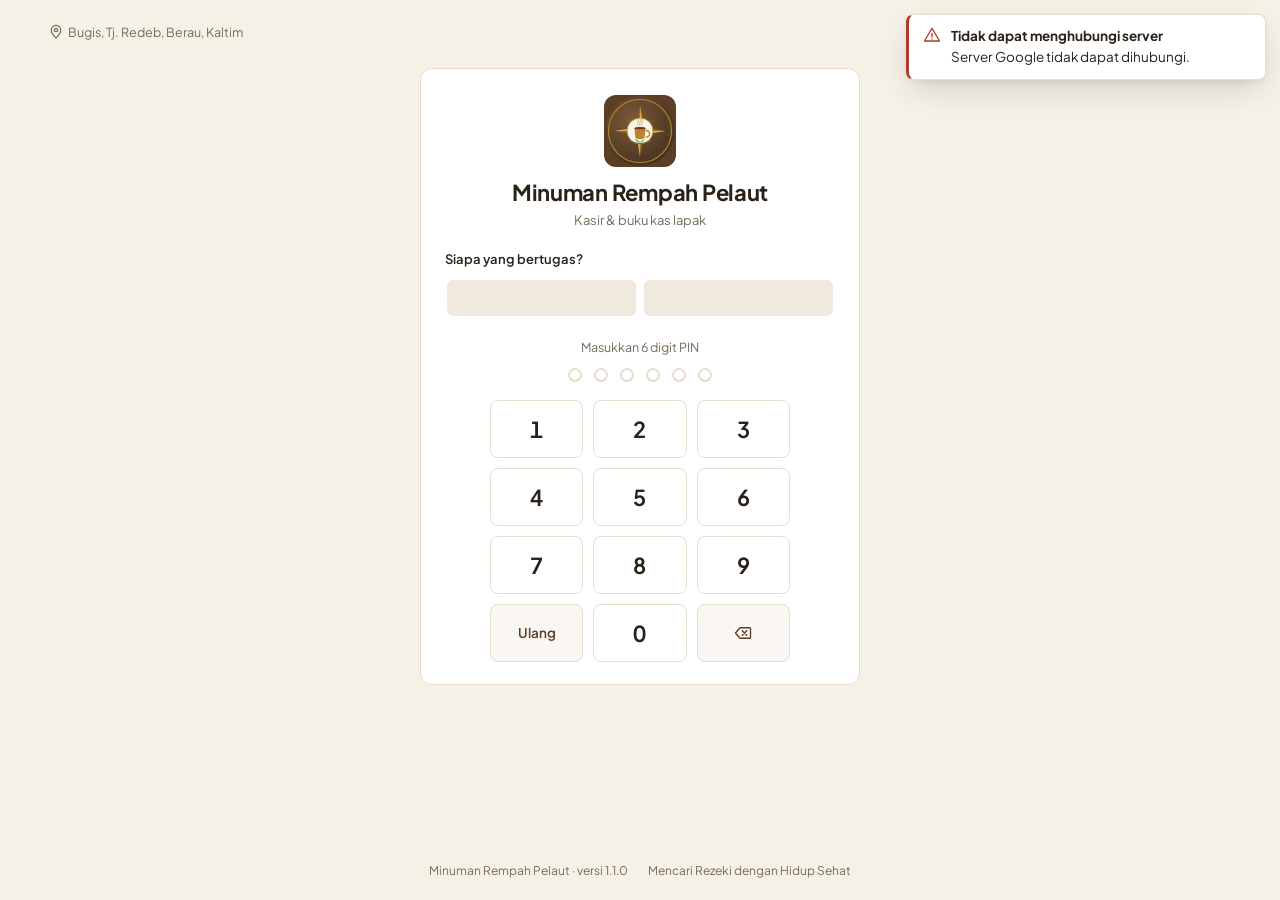
==== commit 6e0c8982: "Rilis versi 3" ====
--- a/index.html
+++ b/index.html
@@ -5,7 +5,7 @@
   <meta name="viewport" content="width=device-width, initial-scale=1, viewport-fit=cover">
   <title>Minuman Rempah Pelaut — Management System</title>
   <meta name="description" content="Kasir POS, pembukuan kas, stok, aset, dan dokumen resmi untuk Minuman Rempah Pelaut, Bugis – Tanjung Redeb, Berau.">
-  <meta name="theme-color" content="#F5EBD7">
+  <meta name="theme-color" content="#F6F1E7">
   <meta name="apple-mobile-web-app-capable" content="yes">
   <meta name="apple-mobile-web-app-title" content="Rempah Pelaut">
   <link rel="manifest" href="manifest.webmanifest">
@@ -15,26 +15,25 @@
   <link rel="preconnect" href="https://fonts.gstatic.com" crossorigin>
   <link rel="preconnect" href="https://script.google.com">
   <link rel="preconnect" href="https://script.googleusercontent.com">
-  <link id="gfont" rel="stylesheet" href="https://fonts.googleapis.com/css2?family=Playfair+Display:wght@500;600;700&family=Inter:wght@400;500;600;700;800&display=swap">
-  <link rel="stylesheet" href="css/style.css?v=1.0.0">
+  <link id="gfont" rel="stylesheet" href="https://fonts.googleapis.com/css2?family=Plus+Jakarta+Sans:wght@400;500;600;700;800&display=swap">
+  <link rel="stylesheet" href="css/style.css?v=1.1.0">
 </head>
 <body>
   <div class="boot-screen" id="boot-screen">
     <div class="loader-box" style="box-shadow:none;background:transparent;border:0">
-      <div class="loader-art"><div class="ring"></div><div class="ring r2"></div><img src="assets/logo.svg" alt="" style="position:absolute;inset:22px;width:64px;height:64px;border-radius:50%"></div>
-      <div class="loader-text">Minuman Rempah Pelaut</div>
-      <div class="loader-sub">Menyiapkan lapak…</div>
+      <div class="loader-art"><div class="ring"></div></div>
+      <div class="loader-text">Membuka buku kas…</div>
     </div>
   </div>
   <noscript><p style="padding:24px;text-align:center">Aplikasi ini membutuhkan JavaScript.</p></noscript>
-  <script src="js/config.js?v=1.0.0"></script>
-  <script src="js/core.js?v=1.0.0"></script>
-  <script src="js/charts.js?v=1.0.0"></script>
-  <script src="js/qr.js?v=1.0.0"></script>
-  <script src="js/app.js?v=1.0.0"></script>
-  <script src="js/pages-kasir.js?v=1.0.0"></script>
-  <script src="js/pages-owner.js?v=1.0.0"></script>
-  <script src="js/pages-gudang.js?v=1.0.0"></script>
-  <script src="js/pages-admin.js?v=1.0.0"></script>
+  <script src="js/config.js?v=1.1.0"></script>
+  <script src="js/core.js?v=1.1.0"></script>
+  <script src="js/charts.js?v=1.1.0"></script>
+  <script src="js/qr.js?v=1.1.0"></script>
+  <script src="js/app.js?v=1.1.0"></script>
+  <script src="js/pages-kasir.js?v=1.1.0"></script>
+  <script src="js/pages-owner.js?v=1.1.0"></script>
+  <script src="js/pages-gudang.js?v=1.1.0"></script>
+  <script src="js/pages-admin.js?v=1.1.0"></script>
 </body>
 </html>
--- a/css/style.css
+++ b/css/style.css
@@ -1,69 +1,60 @@
 /* =====================================================================
-   MINUMAN REMPAH PELAUT — Sistem Desain (soft-UI hangat + kaca halus)
-   Warna, font, dan radius dapat diubah Owner dari Pengaturan → Tampilan
-   (ditulis ulang ke variabel CSS di :root oleh js/core.js).
+   MINUMAN REMPAH PELAUT — Sistem Desain v1.1 "kedai hangat & rapi"
+   Latar krem polos · kartu putih bergaris tipis · sudut kecil · tanpa kaca/gradien.
+   Emas kuningan hanya untuk tombol utama & angka penting.
+   Warna, font, dan sudut dapat diubah Owner (Pengaturan → Warna & Font);
+   js/core.js menulis ulang variabel di :root.
    ===================================================================== */
 :root {
-  --c-primary: #B8862D; --c-primary-h: #9A6F1F; --c-secondary: #6B4A2B;
-  --c-bg: #F5EBD7; --c-card: #FBF6EA; --c-text: #1B2A3B; --c-muted: #7A6F5D; --c-border: #E3D5B5;
-  --c-success: #4E7A3A; --c-danger: #B5442F; --c-warning: #D9A21B; --c-info: #2F6EA8;
-  --c-success-t: color-mix(in srgb, var(--c-success) 14%, #fff);
-  --c-danger-t: color-mix(in srgb, var(--c-danger) 13%, #fff);
-  --c-warning-t: color-mix(in srgb, var(--c-warning) 20%, #fff);
-  --c-info-t: color-mix(in srgb, var(--c-info) 12%, #fff);
-  --c-primary-t: color-mix(in srgb, var(--c-primary) 14%, var(--c-card));
-  --c-secondary-t: color-mix(in srgb, var(--c-secondary) 10%, var(--c-card));
-  --c-inset: color-mix(in srgb, var(--c-bg) 70%, var(--c-border));
-  --c-glass: color-mix(in srgb, var(--c-card) 80%, transparent);
-  --c-line: color-mix(in srgb, var(--c-border) 75%, transparent);
+  --c-primary: #A8782A; --c-primary-h: #8E6420; --c-secondary: #5B3E26;
+  --c-bg: #F6F1E7; --c-card: #FFFFFF; --c-text: #2A2118; --c-muted: #776B5C; --c-border: #E6DDCC;
+  --c-success: #2F7A4D; --c-danger: #B23A2A; --c-warning: #B7791F; --c-info: #2F6EA8;
+  --c-success-t: color-mix(in srgb, var(--c-success) 11%, var(--c-card));
+  --c-danger-t: color-mix(in srgb, var(--c-danger) 10%, var(--c-card));
+  --c-warning-t: color-mix(in srgb, var(--c-warning) 14%, var(--c-card));
+  --c-info-t: color-mix(in srgb, var(--c-info) 10%, var(--c-card));
+  --c-primary-t: color-mix(in srgb, var(--c-primary) 11%, var(--c-card));
+  --c-secondary-t: color-mix(in srgb, var(--c-secondary) 8%, var(--c-card));
+  --c-inset: color-mix(in srgb, var(--c-bg) 55%, var(--c-card));
+  --c-line: color-mix(in srgb, var(--c-border) 65%, var(--c-card));
+  --c-hover: color-mix(in srgb, var(--c-bg) 70%, var(--c-card));
   --c-on-primary: #fff;
-  /* grafik — palet kategori tervalidasi (urutan = mekanisme aman buta warna) */
-  --s1: #B8862D; --s2: #2F6EA8; --s3: #2A9D8F; --s4: #7E5BB0; --s5: #D46F3E;
-  --radius: 20px; --radius-md: 14px; --radius-sm: 12px; --radius-xs: 8px;
-  --font-head: 'Playfair Display', 'Lora', Georgia, serif;
-  --font-body: 'Inter', 'Plus Jakarta Sans', system-ui, -apple-system, 'Segoe UI', Roboto, sans-serif;
-  --sh-1: 0 4px 20px -2px color-mix(in srgb, var(--c-secondary) 9%, transparent), 0 2px 6px -1px color-mix(in srgb, var(--c-secondary) 5%, transparent);
-  --sh-2: 0 12px 32px -6px color-mix(in srgb, var(--c-secondary) 16%, transparent), 0 4px 10px -2px color-mix(in srgb, var(--c-secondary) 7%, transparent);
-  --sh-3: 0 24px 60px -12px rgba(27, 42, 59, .28);
-  --sh-btn: 0 6px 16px -4px color-mix(in srgb, var(--c-primary) 45%, transparent);
-  --ease: cubic-bezier(.2, .8, .2, 1); --ease-spring: cubic-bezier(.34, 1.56, .64, 1);
-  --sidebar: 264px; --topbar: 72px;
-  --kaca: blur(16px) saturate(150%);
-}
-html.tanpa-kaca { --kaca: none; --c-glass: var(--c-card); }
+  --c-glass: var(--c-card);
+  /* grafik — palet kategori tervalidasi (urutan tetap, aman buta warna) */
+  --s1: #A8782A; --s2: #2F6EA8; --s3: #2A9D8F; --s4: #7E5BB0; --s5: #D46F3E;
+  --radius: 8px; --radius-md: 8px; --radius-sm: 6px; --radius-xs: 4px; --radius-lg: 12px;
+  --font-head: 'Plus Jakarta Sans', system-ui, -apple-system, 'Segoe UI', Roboto, sans-serif;
+  --font-body: 'Plus Jakarta Sans', system-ui, -apple-system, 'Segoe UI', Roboto, sans-serif;
+  --sh-1: none;
+  --sh-2: 0 1px 2px rgba(42, 33, 24, .06);
+  --sh-3: 0 12px 32px -8px rgba(42, 33, 24, .22), 0 2px 6px rgba(42, 33, 24, .06);
+  --sh-btn: none;
+  --ease: cubic-bezier(.2, .7, .2, 1); --ease-spring: cubic-bezier(.2, .7, .2, 1);
+  --sidebar: 248px; --topbar: 60px;
+}
 
 * { box-sizing: border-box; }
 html, body { margin: 0; padding: 0; }
-html { -webkit-text-size-adjust: 100%; scroll-behavior: smooth; }
+html { -webkit-text-size-adjust: 100%; }
 body {
   font-family: var(--font-body); font-size: 14px; line-height: 1.5; color: var(--c-text); background: var(--c-bg);
   min-height: 100vh; -webkit-font-smoothing: antialiased; -webkit-tap-highlight-color: transparent; overflow-x: hidden;
 }
-body::before { /* latar hangat bertekstur agar efek kaca punya "isi" untuk diburamkan */
-  content: ''; position: fixed; inset: 0; z-index: -2; pointer-events: none;
-  background:
-    radial-gradient(900px 520px at 8% -10%, color-mix(in srgb, var(--c-primary) 22%, transparent), transparent 70%),
-    radial-gradient(700px 480px at 105% 12%, color-mix(in srgb, var(--c-secondary) 14%, transparent), transparent 70%),
-    radial-gradient(800px 600px at 60% 115%, color-mix(in srgb, var(--c-success) 10%, transparent), transparent 70%),
-    var(--c-bg);
-}
-body::after {
-  content: ''; position: fixed; right: -140px; bottom: -160px; width: 620px; height: 620px; z-index: -1; pointer-events: none; opacity: .06;
-  background: url("../assets/kompas.svg") center/contain no-repeat;
-}
-h1, h2, h3, h4 { font-family: var(--font-head); color: var(--c-text); margin: 0; letter-spacing: -.01em; font-weight: 700; }
-h1 { font-size: clamp(24px, 3.2vw, 34px); line-height: 1.18; }
-h2 { font-size: clamp(18px, 2vw, 21px); line-height: 1.3; font-weight: 650; }
-h3 { font-size: 16px; line-height: 1.35; font-weight: 650; }
+h1, h2, h3, h4 { font-family: var(--font-head); color: var(--c-text); margin: 0; letter-spacing: -.012em; font-weight: 700; }
+h1 { font-size: 22px; line-height: 1.25; }
+h2 { font-size: 17px; line-height: 1.3; font-weight: 650; }
+h3 { font-size: 15px; line-height: 1.35; font-weight: 650; }
 p { margin: 0; }
 a { color: var(--c-primary-h); text-decoration: none; }
 button, input, select, textarea { font: inherit; color: inherit; }
 img { max-width: 100%; display: block; }
 .num, .tnum, table td, .kpi-val, .rp { font-variant-numeric: tabular-nums; }
-.muted { color: var(--c-muted); } .small { font-size: 12px; } .xs { font-size: 11px; }
+.muted { color: var(--c-muted); } .small { font-size: 12.5px; } .xs { font-size: 11.5px; }
 .strong { font-weight: 650; } .center { text-align: center; } .right { text-align: right; }
-.ok { color: var(--c-success); } .bad { color: var(--c-danger); } .warn { color: #9A6F1F; }
-.eyebrow { font-size: 11px; font-weight: 700; letter-spacing: .09em; text-transform: uppercase; color: var(--c-primary-h); }
+.ok { color: var(--c-success); } .bad { color: var(--c-danger); } .warn { color: color-mix(in srgb, var(--c-warning) 80%, #000); }
+.gold { color: var(--c-primary-h); }
+/* label kecil (bukan huruf kapital) */
+.eyebrow { font-size: 12px; font-weight: 600; color: var(--c-muted); letter-spacing: 0; text-transform: none; }
 .hidden { display: none !important; }
 .sr-only { position: absolute; width: 1px; height: 1px; overflow: hidden; clip: rect(0 0 0 0); white-space: nowrap; }
 .truncate { overflow: hidden; text-overflow: ellipsis; white-space: nowrap; }
@@ -72,485 +63,527 @@
 .grow { flex: 1; min-width: 0; }
 .gap-4 { gap: 4px; } .gap-8 { gap: 8px; } .gap-16 { gap: 16px; } .gap-20 { gap: 20px; }
 .mt-4 { margin-top: 4px; } .mt-8 { margin-top: 8px; } .mt-12 { margin-top: 12px; } .mt-16 { margin-top: 16px; } .mt-20 { margin-top: 20px; } .mb-8 { margin-bottom: 8px; } .mb-12 { margin-bottom: 12px; } .mb-16 { margin-bottom: 16px; }
-.icon { width: 20px; height: 20px; flex: none; stroke: currentColor; fill: none; stroke-width: 1.8; stroke-linecap: round; stroke-linejoin: round; }
-.icon.sm { width: 16px; height: 16px; } .icon.lg { width: 24px; height: 24px; } .icon.xl { width: 28px; height: 28px; }
-::selection { background: color-mix(in srgb, var(--c-primary) 30%, transparent); }
-:focus-visible { outline: 3px solid color-mix(in srgb, var(--c-primary) 45%, transparent); outline-offset: 2px; border-radius: 8px; }
-::-webkit-scrollbar { width: 10px; height: 10px; } ::-webkit-scrollbar-thumb { background: color-mix(in srgb, var(--c-secondary) 22%, transparent); border-radius: 10px; border: 3px solid transparent; background-clip: padding-box; } ::-webkit-scrollbar-track { background: transparent; }
-
-/* ============================ KARTU (kaca halus) ============================ */
-.card {
-  background: var(--c-glass); -webkit-backdrop-filter: var(--kaca); backdrop-filter: var(--kaca);
-  border: 1px solid color-mix(in srgb, var(--c-border) 70%, transparent); border-radius: var(--radius); box-shadow: var(--sh-1);
-  padding: 20px; position: relative; min-width: 0;
-  transition: box-shadow .3s var(--ease), transform .3s var(--ease), border-color .3s;
-}
-.card.lift:hover, .card.click:hover { transform: translateY(-3px); box-shadow: var(--sh-2); border-color: color-mix(in srgb, var(--c-primary) 30%, var(--c-border)); }
-.card.click { cursor: pointer; } .card.click:active { transform: scale(.985); }
+.icon { width: 18px; height: 18px; flex: none; stroke: currentColor; fill: none; stroke-width: 1.8; stroke-linecap: round; stroke-linejoin: round; }
+.icon.sm { width: 16px; height: 16px; } .icon.lg { width: 22px; height: 22px; } .icon.xl { width: 26px; height: 26px; }
+::selection { background: color-mix(in srgb, var(--c-primary) 28%, transparent); }
+:focus-visible { outline: 2px solid var(--c-primary); outline-offset: 2px; border-radius: var(--radius-sm); }
+::-webkit-scrollbar { width: 10px; height: 10px; } ::-webkit-scrollbar-thumb { background: color-mix(in srgb, var(--c-secondary) 20%, transparent); border-radius: 10px; border: 3px solid transparent; background-clip: padding-box; } ::-webkit-scrollbar-track { background: transparent; }
+
+/* ============================ KARTU ============================ */
+.card { background: var(--c-card); border: 1px solid var(--c-border); border-radius: var(--radius); padding: 18px; position: relative; min-width: 0; }
+.card.click { cursor: pointer; transition: border-color .15s; } .card.click:hover { border-color: color-mix(in srgb, var(--c-primary) 45%, var(--c-border)); }
+.card.click:active { transform: scale(.99); }
 .card.flat { box-shadow: none; }
-.card.pad-0 { padding: 0; } .card.pad-s { padding: 14px; } .card.pad-l { padding: 26px; }
-.card-head { display: flex; align-items: flex-start; justify-content: space-between; gap: 12px; margin-bottom: 16px; }
+.card.pad-0 { padding: 0; } .card.pad-s { padding: 12px; } .card.pad-l { padding: 24px; }
+.card-head { display: flex; align-items: flex-start; justify-content: space-between; gap: 12px; margin-bottom: 14px; }
 .card-head .sub { color: var(--c-muted); font-size: 12.5px; margin-top: 2px; }
-.card-accent { border-left: 4px solid var(--c-primary); }
-.card-dark { background: linear-gradient(150deg, #3B2A1B, #1B2A3B); color: #F5EBD7; border-color: transparent; }
-.card-dark h2, .card-dark h3 { color: #FBF6EA; }
-.inset { background: var(--c-inset); border: 1px solid var(--c-border); border-radius: var(--radius-md); box-shadow: inset 0 2px 4px color-mix(in srgb, var(--c-secondary) 6%, transparent); padding: 14px; }
+.card-accent { border-left: 3px solid var(--c-primary); }
+.card-dark { background: var(--c-secondary); color: #F6F1E7; border-color: transparent; }
+.card-dark h2, .card-dark h3 { color: #FFFDF8; }
+.inset { background: var(--c-inset); border: 1px solid var(--c-line); border-radius: var(--radius); padding: 12px 14px; }
 .divider { height: 1px; background: var(--c-line); margin: 14px 0; border: 0; }
 .dotted { border-bottom: 1px dashed var(--c-border); }
-.icon-box { width: 40px; height: 40px; border-radius: 12px; display: grid; place-items: center; background: var(--c-primary-t); color: var(--c-primary-h); flex: none; transition: transform .3s var(--ease-spring); }
-.icon-box.s { width: 34px; height: 34px; border-radius: 10px; }
-.icon-box.success { background: var(--c-success-t); color: var(--c-success); } .icon-box.danger { background: var(--c-danger-t); color: var(--c-danger); }
-.icon-box.warning { background: var(--c-warning-t); color: #9A6F1F; } .icon-box.info { background: var(--c-info-t); color: var(--c-info); } .icon-box.wood { background: var(--c-secondary-t); color: var(--c-secondary); }
-.icon-box.solid { background: var(--c-primary); color: #fff; box-shadow: var(--sh-btn); }
-.card:hover .icon-box { transform: rotate(-6deg) scale(1.06); }
+.icon-box { width: 36px; height: 36px; border-radius: var(--radius); display: grid; place-items: center; background: var(--c-inset); color: var(--c-secondary); flex: none; border: 1px solid var(--c-line); }
+.icon-box.s { width: 30px; height: 30px; }
+.icon-box.success { background: var(--c-success-t); color: var(--c-success); border-color: transparent; } .icon-box.danger { background: var(--c-danger-t); color: var(--c-danger); border-color: transparent; }
+.icon-box.warning { background: var(--c-warning-t); color: color-mix(in srgb, var(--c-warning) 80%, #000); border-color: transparent; } .icon-box.info { background: var(--c-info-t); color: var(--c-info); border-color: transparent; } .icon-box.wood { background: var(--c-secondary-t); color: var(--c-secondary); }
+.icon-box.solid { background: var(--c-primary); color: #fff; border-color: transparent; }
 
 /* ============================ TOMBOL ============================ */
 .btn {
-  --bg: var(--c-card); --fg: var(--c-secondary); --bd: var(--c-border);
-  display: inline-flex; align-items: center; justify-content: center; gap: 8px; min-height: 44px; padding: 10px 18px;
+  --bg: var(--c-card); --fg: var(--c-text); --bd: var(--c-border);
+  display: inline-flex; align-items: center; justify-content: center; gap: 8px; min-height: 40px; padding: 8px 16px;
   border-radius: var(--radius-sm); border: 1px solid var(--bd); background: var(--bg); color: var(--fg); font-weight: 600; font-size: 14px;
-  cursor: pointer; position: relative; overflow: hidden; white-space: nowrap; user-select: none; text-decoration: none;
-  transition: transform .18s var(--ease), box-shadow .25s var(--ease), background .2s, border-color .2s, color .2s;
-}
-.btn:hover { transform: translateY(-2px); box-shadow: var(--sh-1); border-color: color-mix(in srgb, var(--c-primary) 35%, var(--bd)); }
-.btn:active { transform: translateY(0) scale(.96); box-shadow: none; transition-duration: .08s; }
-.btn[disabled], .btn.busy { opacity: .6; pointer-events: none; }
-.btn.primary { --bg: var(--c-primary); --fg: var(--c-on-primary); --bd: transparent; box-shadow: var(--sh-btn); }
-.btn.primary:hover { --bg: var(--c-primary-h); box-shadow: 0 10px 22px -6px color-mix(in srgb, var(--c-primary) 55%, transparent); }
-.btn.dark { --bg: var(--c-secondary); --fg: #FBF6EA; --bd: transparent; }
-.btn.danger { --bg: var(--c-danger-t); --fg: var(--c-danger); --bd: color-mix(in srgb, var(--c-danger) 25%, transparent); }
-.btn.success { --bg: var(--c-success); --fg: #fff; --bd: transparent; }
-.btn.ghost { --bg: transparent; --bd: transparent; } .btn.ghost:hover { --bg: var(--c-primary-t); box-shadow: none; }
-.btn.sm { min-height: 36px; padding: 6px 12px; font-size: 13px; border-radius: 10px; } .btn.xs { min-height: 30px; padding: 4px 10px; font-size: 12px; border-radius: 9px; }
-.btn.lg { min-height: 54px; padding: 14px 24px; font-size: 16px; border-radius: 14px; }
-.btn.block { width: 100%; } .btn.icon-only { padding: 0; width: 44px; } .btn.icon-only.sm { width: 36px; }
-.btn .kbd { font-size: 10.5px; padding: 1px 6px; border-radius: 6px; background: rgba(255, 255, 255, .22); }
-.ripple { position: absolute; border-radius: 50%; transform: scale(0); background: currentColor; opacity: .25; pointer-events: none; animation: ripple .6s var(--ease) forwards; }
-@keyframes ripple { to { transform: scale(2.6); opacity: 0; } }
-.btn .spin { width: 16px; height: 16px; border-radius: 50%; border: 2px solid currentColor; border-right-color: transparent; animation: putar .7s linear infinite; }
+  cursor: pointer; position: relative; white-space: nowrap; user-select: none; text-decoration: none;
+  transition: background .15s, border-color .15s, color .15s, transform .08s;
+}
+.btn:hover { --bg: var(--c-hover); }
+.btn:active { transform: scale(.98); }
+.btn[disabled], .btn.busy { opacity: .55; pointer-events: none; }
+.btn.primary { --bg: var(--c-primary); --fg: var(--c-on-primary); --bd: var(--c-primary); }
+.btn.primary:hover { --bg: var(--c-primary-h); --bd: var(--c-primary-h); }
+.btn.dark { --bg: var(--c-secondary); --fg: #FFFDF8; --bd: var(--c-secondary); } .btn.dark:hover { --bg: color-mix(in srgb, var(--c-secondary) 88%, #000); }
+.btn.danger { --bg: var(--c-card); --fg: var(--c-danger); --bd: color-mix(in srgb, var(--c-danger) 35%, var(--c-border)); } .btn.danger:hover { --bg: var(--c-danger-t); }
+.btn.danger.solid { --bg: var(--c-danger); --fg: #fff; --bd: var(--c-danger); }
+.btn.success { --bg: var(--c-success); --fg: #fff; --bd: var(--c-success); }
+.btn.ghost { --bg: transparent; --bd: transparent; } .btn.ghost:hover { --bg: var(--c-hover); }
+.btn.sm { min-height: 34px; padding: 5px 12px; font-size: 13px; } .btn.xs { min-height: 28px; padding: 3px 9px; font-size: 12px; }
+.btn.lg { min-height: 48px; padding: 12px 22px; font-size: 15px; }
+.btn.block { width: 100%; } .btn.icon-only { padding: 0; width: 40px; } .btn.icon-only.sm { width: 34px; }
+.btn .kbd { font-size: 11px; padding: 0 6px; border-radius: 4px; border: 1px solid currentColor; opacity: .7; font-weight: 600; }
+.ripple { display: none; }
+.btn .spin, .spin { width: 16px; height: 16px; border-radius: 50%; border: 2px solid currentColor; border-right-color: transparent; animation: putar .7s linear infinite; display: inline-block; flex: none; }
 .link-btn { background: none; border: 0; padding: 0; color: var(--c-primary-h); font-weight: 600; cursor: pointer; display: inline-flex; align-items: center; gap: 4px; }
 .link-btn:hover { text-decoration: underline; }
 
-/* ============================ BADGE / CHIP / TAB ============================ */
-.badge { display: inline-flex; align-items: center; gap: 6px; min-height: 24px; padding: 3px 10px; border-radius: 999px; font-size: 11.5px; font-weight: 650; white-space: nowrap; background: var(--c-inset); color: var(--c-secondary); border: 1px solid transparent; }
-.badge::before { content: ''; width: 6px; height: 6px; border-radius: 50%; background: currentColor; opacity: .85; }
+/* ============================ BADGE / CHIP / SEGMEN ============================ */
+.badge { display: inline-flex; align-items: center; gap: 5px; min-height: 22px; padding: 2px 8px; border-radius: var(--radius-xs); font-size: 12px; font-weight: 600; white-space: nowrap; background: var(--c-inset); color: var(--c-secondary); border: 1px solid var(--c-line); }
+.badge::before { content: ''; width: 6px; height: 6px; border-radius: 50%; background: currentColor; }
 .badge.plain::before { display: none; }
-.badge.success { background: var(--c-success-t); color: var(--c-success); } .badge.danger { background: var(--c-danger-t); color: var(--c-danger); }
-.badge.warning { background: var(--c-warning-t); color: #8A6312; } .badge.info { background: var(--c-info-t); color: var(--c-info); } .badge.gold { background: var(--c-primary-t); color: var(--c-primary-h); }
-.badge.pulse::before { animation: denyut 1.6s infinite; }
-@keyframes denyut { 0% { box-shadow: 0 0 0 0 currentColor; } 70% { box-shadow: 0 0 0 6px transparent; } 100% { box-shadow: 0 0 0 0 transparent; } }
-.chips { display: flex; gap: 8px; flex-wrap: wrap; }
-.chips.scroll { flex-wrap: nowrap; overflow-x: auto; padding-bottom: 4px; scrollbar-width: none; } .chips.scroll::-webkit-scrollbar { display: none; }
-.chip { min-height: 36px; padding: 6px 14px; border-radius: 999px; border: 1px solid var(--c-border); background: var(--c-card); color: var(--c-secondary); font-weight: 600; font-size: 13px; cursor: pointer; white-space: nowrap; display: inline-flex; align-items: center; gap: 6px; transition: all .22s var(--ease); }
-.chip:hover { border-color: var(--c-primary); transform: translateY(-1px); }
-.chip:active { transform: scale(.95); }
-.chip.on { background: var(--c-primary); color: #fff; border-color: transparent; box-shadow: var(--sh-btn); }
-.chip .n { font-size: 11px; opacity: .8; }
-.seg { display: inline-flex; padding: 4px; border-radius: 14px; background: var(--c-inset); border: 1px solid var(--c-border); position: relative; gap: 2px; }
-.seg button { position: relative; z-index: 1; border: 0; background: transparent; padding: 7px 14px; min-height: 36px; border-radius: 10px; font-weight: 600; font-size: 13px; color: var(--c-muted); cursor: pointer; transition: color .25s; white-space: nowrap; }
-.seg button.on { color: #fff; }
-.seg .ind { position: absolute; z-index: 0; top: 4px; bottom: 4px; border-radius: 10px; background: var(--c-primary); box-shadow: var(--sh-btn); transition: left .35s var(--ease), width .35s var(--ease); }
-.seg.full { display: flex; } .seg.full button { flex: 1; }
+.badge.success { background: var(--c-success-t); color: var(--c-success); border-color: transparent; } .badge.danger { background: var(--c-danger-t); color: var(--c-danger); border-color: transparent; }
+.badge.warning { background: var(--c-warning-t); color: color-mix(in srgb, var(--c-warning) 75%, #000); border-color: transparent; } .badge.info { background: var(--c-info-t); color: var(--c-info); border-color: transparent; } .badge.gold { background: var(--c-primary-t); color: var(--c-primary-h); border-color: transparent; }
+.badge.pulse::before { animation: kedip 1.2s ease-in-out infinite; }
+@keyframes kedip { 50% { opacity: .25; } }
+.chips { display: flex; gap: 6px; flex-wrap: wrap; }
+.chips.scroll { flex-wrap: nowrap; overflow-x: auto; padding-bottom: 2px; scrollbar-width: none; } .chips.scroll::-webkit-scrollbar { display: none; }
+.chip { min-height: 34px; padding: 5px 12px; border-radius: var(--radius-sm); border: 1px solid var(--c-border); background: var(--c-card); color: var(--c-text); font-weight: 600; font-size: 13px; cursor: pointer; white-space: nowrap; display: inline-flex; align-items: center; gap: 6px; transition: background .15s, border-color .15s, color .15s; }
+.chip:hover { border-color: color-mix(in srgb, var(--c-secondary) 40%, var(--c-border)); }
+.chip.on { background: var(--c-secondary); color: #FFFDF8; border-color: var(--c-secondary); }
+.chip .n { font-size: 11.5px; opacity: .7; font-variant-numeric: tabular-nums; }
+.seg { display: inline-flex; padding: 3px; border-radius: var(--radius-sm); background: var(--c-inset); border: 1px solid var(--c-border); position: relative; gap: 2px; }
+.seg button { position: relative; z-index: 1; border: 0; background: transparent; padding: 5px 12px; min-height: 32px; border-radius: calc(var(--radius-sm) - 2px); font-weight: 600; font-size: 13px; color: var(--c-muted); cursor: pointer; transition: color .15s; white-space: nowrap; display: inline-flex; align-items: center; gap: 6px; }
+.seg button.on { color: var(--c-text); }
+.seg .ind { position: absolute; z-index: 0; top: 3px; bottom: 3px; border-radius: calc(var(--radius-sm) - 2px); background: var(--c-card); border: 1px solid var(--c-border); transition: left .2s var(--ease), width .2s var(--ease); }
+.seg.full { display: flex; } .seg.full button { flex: 1; justify-content: center; }
+.seg.mini button { min-height: 30px; padding: 4px 9px; }
 
 /* ============================ FORM ============================ */
-.field { display: flex; flex-direction: column; gap: 6px; min-width: 0; }
-.field > label, .lbl { font-size: 12.5px; font-weight: 650; color: var(--c-secondary); display: flex; justify-content: space-between; gap: 8px; }
+.field { display: flex; flex-direction: column; gap: 5px; min-width: 0; }
+.field > label, .lbl { font-size: 13px; font-weight: 600; color: var(--c-text); display: flex; justify-content: space-between; gap: 8px; }
 .field > label .hint, .lbl .hint { font-weight: 500; color: var(--c-muted); }
+.field .help { font-size: 12px; color: var(--c-muted); }
+.field .help.bad { color: var(--c-danger); }
 .input, select.input, textarea.input {
-  width: 100%; min-height: 44px; padding: 10px 14px; border-radius: var(--radius-sm); border: 1.5px solid var(--c-border);
-  background: color-mix(in srgb, var(--c-card) 92%, #fff); box-shadow: inset 0 2px 4px color-mix(in srgb, var(--c-secondary) 5%, transparent);
-  outline: none; transition: border-color .2s, box-shadow .2s, background .2s; appearance: none; -webkit-appearance: none;
-}
-textarea.input { min-height: 84px; resize: vertical; }
-select.input { padding-right: 36px; background-image: url("data:image/svg+xml,%3Csvg xmlns='http://www.w3.org/2000/svg' width='16' height='16' viewBox='0 0 24 24' fill='none' stroke='%236B4A2B' stroke-width='2' stroke-linecap='round'%3E%3Cpath d='m6 9 6 6 6-6'/%3E%3C/svg%3E"); background-repeat: no-repeat; background-position: right 12px center; }
-.input:focus { border-color: var(--c-primary); box-shadow: 0 0 0 4px color-mix(in srgb, var(--c-primary) 18%, transparent); background: #fff; }
-.input::placeholder { color: color-mix(in srgb, var(--c-muted) 80%, transparent); }
-.input.err { border-color: var(--c-danger); box-shadow: 0 0 0 4px color-mix(in srgb, var(--c-danger) 14%, transparent); animation: goyang .35s; }
-@keyframes goyang { 25% { transform: translateX(-4px); } 75% { transform: translateX(4px); } }
-.input-rp { position: relative; } .input-rp > span { position: absolute; left: 14px; top: 50%; transform: translateY(-50%); font-weight: 650; color: var(--c-muted); pointer-events: none; }
-.input-rp > .input { padding-left: 40px; font-weight: 650; font-variant-numeric: tabular-nums; }
-.search { position: relative; } .search .icon { position: absolute; left: 13px; top: 50%; transform: translateY(-50%); color: var(--c-muted); pointer-events: none; }
-.search .input { padding-left: 40px; background: var(--c-inset); }
-.form-grid { display: grid; grid-template-columns: repeat(2, minmax(0, 1fr)); gap: 14px; }
+  width: 100%; min-height: 40px; padding: 8px 12px; border-radius: var(--radius-sm); border: 1px solid var(--c-border);
+  background: var(--c-card); outline: none; transition: border-color .15s, box-shadow .15s; appearance: none; -webkit-appearance: none;
+}
+textarea.input { min-height: 80px; resize: vertical; }
+select.input { padding-right: 34px; background-image: url("data:image/svg+xml,%3Csvg xmlns='http://www.w3.org/2000/svg' width='16' height='16' viewBox='0 0 24 24' fill='none' stroke='%23776B5C' stroke-width='2' stroke-linecap='round'%3E%3Cpath d='m6 9 6 6 6-6'/%3E%3C/svg%3E"); background-repeat: no-repeat; background-position: right 10px center; }
+.input:hover { border-color: color-mix(in srgb, var(--c-secondary) 30%, var(--c-border)); }
+.input:focus { border-color: var(--c-primary); box-shadow: 0 0 0 3px color-mix(in srgb, var(--c-primary) 16%, transparent); }
+.input[readonly], .input:disabled { background: var(--c-inset); color: var(--c-muted); }
+.input::placeholder { color: color-mix(in srgb, var(--c-muted) 75%, transparent); }
+.input.err { border-color: var(--c-danger); box-shadow: 0 0 0 3px color-mix(in srgb, var(--c-danger) 12%, transparent); }
+.input-rp { position: relative; } .input-rp > span { position: absolute; left: 12px; top: 50%; transform: translateY(-50%); font-weight: 600; color: var(--c-muted); pointer-events: none; font-size: 13px; }
+.input-rp > .input { padding-left: 36px; font-weight: 600; font-variant-numeric: tabular-nums; }
+.search { position: relative; } .search .icon { position: absolute; left: 11px; top: 50%; transform: translateY(-50%); color: var(--c-muted); pointer-events: none; }
+.search .input { padding-left: 36px; }
+.form-grid { display: grid; grid-template-columns: repeat(2, minmax(0, 1fr)); gap: 12px 14px; }
 .form-grid .span-2 { grid-column: span 2; }
-.check { display: flex; align-items: flex-start; gap: 10px; cursor: pointer; padding: 10px 12px; border-radius: 12px; transition: background .2s; }
-.check:hover { background: var(--c-primary-t); }
-.check input { width: 20px; height: 20px; accent-color: var(--c-primary); flex: none; margin-top: 1px; }
-.switch { position: relative; width: 46px; height: 26px; flex: none; }
+.check { display: flex; align-items: flex-start; gap: 10px; cursor: pointer; padding: 8px 10px; border-radius: var(--radius-sm); }
+.check:hover { background: var(--c-hover); }
+.check input, input.ck { width: 18px; height: 18px; accent-color: var(--c-secondary); flex: none; margin: 1px 0 0; cursor: pointer; }
+.switch { position: relative; display: inline-block; vertical-align: middle; width: 40px; height: 22px; flex: none; }
 .switch input { opacity: 0; width: 0; height: 0; position: absolute; }
-.switch span { position: absolute; inset: 0; border-radius: 99px; background: var(--c-border); cursor: pointer; transition: background .25s; }
-.switch span::after { content: ''; position: absolute; left: 3px; top: 3px; width: 20px; height: 20px; border-radius: 50%; background: #fff; box-shadow: 0 2px 6px rgba(0, 0, 0, .18); transition: transform .3s var(--ease-spring); }
-.switch input:checked + span { background: var(--c-success); } .switch input:checked + span::after { transform: translateX(20px); }
-.stepper { display: flex; align-items: center; gap: 6px; background: var(--c-inset); border-radius: 14px; padding: 4px; border: 1px solid var(--c-border); }
-.stepper button { width: 44px; height: 44px; border-radius: 11px; border: 1px solid var(--c-border); background: var(--c-card); color: var(--c-secondary); display: grid; place-items: center; cursor: pointer; transition: transform .15s var(--ease-spring), background .2s; }
-.stepper button:hover { background: #fff; } .stepper button:active { transform: scale(.86); }
-.stepper button.plus { background: var(--c-primary); color: #fff; border-color: transparent; }
-.stepper .val { min-width: 34px; text-align: center; font-weight: 750; font-size: 18px; font-variant-numeric: tabular-nums; }
-.stepper .val.bump { animation: bump .35s var(--ease-spring); }
-@keyframes bump { 40% { transform: scale(1.4); color: var(--c-primary-h); } }
+.switch span { position: absolute; inset: 0; border-radius: 99px; background: var(--c-border); cursor: pointer; transition: background .15s; }
+.switch span::after { content: ''; position: absolute; left: 2px; top: 2px; width: 18px; height: 18px; border-radius: 50%; background: #fff; box-shadow: 0 1px 2px rgba(0, 0, 0, .2); transition: transform .15s var(--ease); }
+.switch input:checked + span { background: var(--c-success); } .switch input:checked + span::after { transform: translateX(18px); }
+.stepper { display: flex; align-items: center; gap: 4px; }
+.stepper button { width: 36px; height: 36px; border-radius: var(--radius-sm); border: 1px solid var(--c-border); background: var(--c-card); color: var(--c-text); display: grid; place-items: center; cursor: pointer; transition: background .12s, transform .08s; }
+.stepper button:hover { background: var(--c-hover); } .stepper button:active { transform: scale(.92); }
+.stepper button.plus { background: var(--c-secondary); color: #fff; border-color: var(--c-secondary); }
+.stepper button[disabled] { opacity: .4; pointer-events: none; }
+.stepper .val { min-width: 28px; text-align: center; font-weight: 700; font-size: 16px; font-variant-numeric: tabular-nums; }
 
 /* ============================ TABEL ============================ */
-.table-wrap { overflow-x: auto; border-radius: var(--radius-md); }
-table.tbl { width: 100%; border-collapse: separate; border-spacing: 0; font-size: 13.5px; }
-.tbl th { text-align: left; font-size: 11px; letter-spacing: .07em; text-transform: uppercase; color: var(--c-muted); font-weight: 700; padding: 12px 14px; background: var(--c-inset); border-bottom: 1px solid var(--c-border); white-space: nowrap; position: sticky; top: 0; z-index: 1; }
-.tbl th:first-child { border-top-left-radius: 12px; } .tbl th:last-child { border-top-right-radius: 12px; }
-.tbl td { padding: 12px 14px; border-bottom: 1px solid var(--c-line); vertical-align: middle; }
-.tbl tbody tr { transition: background .2s; } .tbl tbody tr:hover { background: color-mix(in srgb, var(--c-primary) 6%, transparent); }
-.tbl tr.flash { animation: flash 1.6s var(--ease); }
-@keyframes flash { 0% { background: color-mix(in srgb, var(--c-success) 25%, transparent); } 100% { background: transparent; } }
+.table-wrap { overflow-x: auto; }
+table.tbl { width: 100%; border-collapse: collapse; font-size: 13.5px; }
+.tbl th { text-align: left; font-size: 12px; color: var(--c-muted); font-weight: 600; padding: 9px 12px; background: var(--c-inset); border-bottom: 1px solid var(--c-border); white-space: nowrap; position: sticky; top: 0; z-index: 1; }
+.tbl td { padding: 10px 12px; border-bottom: 1px solid var(--c-line); vertical-align: middle; }
+.tbl tbody tr:hover { background: var(--c-hover); }
+.tbl tbody tr.sel { background: var(--c-primary-t); }
+.tbl tr.flash { animation: flash 1.4s var(--ease); }
+@keyframes flash { 0% { background: color-mix(in srgb, var(--c-success) 18%, transparent); } 100% { background: transparent; } }
 .tbl .r, .tbl th.r { text-align: right; } .tbl .c { text-align: center; }
-.tbl .id { font-family: ui-monospace, 'SF Mono', Menlo, monospace; font-size: 11.5px; color: var(--c-muted); white-space: nowrap; }
+.tbl th.ck, .tbl td.ck { width: 36px; padding-right: 0; }
+.tbl .id { font-size: 12px; color: var(--c-muted); white-space: nowrap; font-variant-numeric: tabular-nums; }
 .tbl td.r b, .tbl td.r > span, .tbl td .tnum { white-space: nowrap; }
-.tbl tr.pending td { opacity: .7; } .tbl tr.pending .badge { animation: denyut 1.6s infinite; }
-.tbl-empty { padding: 40px 16px; text-align: center; color: var(--c-muted); }
-.tbl-empty .icon { width: 40px; height: 40px; margin: 0 auto 10px; opacity: .5; }
-.pager { display: flex; align-items: center; justify-content: space-between; gap: 12px; padding-top: 14px; flex-wrap: wrap; }
-.pager .pages { display: flex; gap: 6px; }
-.pager .pg { min-width: 34px; height: 34px; border-radius: 10px; border: 1px solid var(--c-border); background: var(--c-card); cursor: pointer; font-weight: 650; font-size: 13px; transition: all .2s; }
-.pager .pg.on { background: var(--c-primary); color: #fff; border-color: transparent; } .pager .pg:hover:not(.on) { border-color: var(--c-primary); }
-.thumb { width: 42px; height: 42px; border-radius: 12px; object-fit: cover; background: var(--c-inset); border: 1px solid var(--c-border); flex: none; }
-.thumb.s { width: 34px; height: 34px; border-radius: 10px; }
+.tbl tr.pending td { opacity: .75; }
+.tbl tr.batal td { color: var(--c-muted); } .tbl tr.batal td .coret { text-decoration: line-through; }
+.tbl-empty { padding: 36px 16px; text-align: center; color: var(--c-muted); }
+.tbl-empty .icon { width: 32px; height: 32px; margin: 0 auto 8px; opacity: .45; }
+.pager { display: flex; align-items: center; justify-content: space-between; gap: 12px; padding-top: 12px; flex-wrap: wrap; }
+.pager .pages { display: flex; gap: 4px; }
+.pager .pg { min-width: 32px; height: 32px; border-radius: var(--radius-sm); border: 1px solid var(--c-border); background: var(--c-card); cursor: pointer; font-weight: 600; font-size: 13px; }
+.pager .pg.on { background: var(--c-secondary); color: #fff; border-color: var(--c-secondary); } .pager .pg:hover:not(.on) { background: var(--c-hover); }
+.thumb { width: 40px; height: 40px; border-radius: var(--radius-sm); object-fit: cover; background: var(--c-inset); border: 1px solid var(--c-line); flex: none; }
+.thumb.s { width: 32px; height: 32px; }
+
+/* Bilah aksi massal (muncul saat ada baris dicentang) */
+.bulk-bar { display: flex; align-items: center; gap: 10px; flex-wrap: wrap; padding: 8px 10px 8px 14px; margin-bottom: 12px; border-radius: var(--radius); background: var(--c-secondary); color: #FFFDF8; font-size: 13.5px; }
+.bulk-bar .btn { --bg: transparent; --fg: #FFFDF8; --bd: color-mix(in srgb, #fff 35%, transparent); }
+.bulk-bar .btn:hover { --bg: color-mix(in srgb, #fff 12%, transparent); }
+.bulk-bar .btn.danger { --bg: var(--c-danger); --bd: var(--c-danger); --fg: #fff; }
+.bulk-bar .grow b { font-weight: 700; }
 
 /* ============================ LAYOUT APLIKASI ============================ */
 .app { display: grid; grid-template-columns: var(--sidebar) minmax(0, 1fr); min-height: 100vh; }
-.sidebar {
-  position: sticky; top: 0; height: 100vh; padding: 20px 16px; display: flex; flex-direction: column; gap: 14px;
-  background: color-mix(in srgb, var(--c-card) 72%, transparent); -webkit-backdrop-filter: var(--kaca); backdrop-filter: var(--kaca);
-  border-right: 1px solid var(--c-line); z-index: 30; overflow-y: auto; scrollbar-width: thin;
-}
-.brand { display: flex; align-items: center; gap: 12px; padding: 4px 6px 8px; }
-.brand img, .brand .logo { width: 46px; height: 46px; border-radius: 14px; object-fit: cover; box-shadow: var(--sh-1); background: var(--c-secondary); flex: none; }
-.brand .nm { font-family: var(--font-head); font-weight: 700; font-size: 18px; line-height: 1.1; }
-.brand .sb { font-size: 10px; letter-spacing: .12em; text-transform: uppercase; color: var(--c-muted); font-weight: 700; margin-top: 3px; }
-.lapak-card { display: flex; gap: 10px; align-items: center; padding: 10px 12px; border-radius: 14px; background: var(--c-inset); border: 1px solid var(--c-border); font-size: 12px; }
-.nav { display: flex; flex-direction: column; gap: 3px; }
-.nav .grp { font-size: 10.5px; letter-spacing: .12em; text-transform: uppercase; color: var(--c-muted); font-weight: 750; padding: 12px 12px 4px; }
-.nav a { display: flex; align-items: center; gap: 12px; padding: 10px 12px; min-height: 44px; border-radius: 13px; color: var(--c-text); font-weight: 550; position: relative; transition: background .2s, color .2s, transform .2s var(--ease); }
-.nav a:hover { background: var(--c-primary-t); transform: translateX(3px); }
-.nav a:active { transform: scale(.97); }
-.nav a.on { background: linear-gradient(135deg, var(--c-secondary), color-mix(in srgb, var(--c-secondary) 75%, var(--c-primary))); color: #FBF6EA; box-shadow: var(--sh-2); }
-.nav a .cnt { margin-left: auto; min-width: 22px; height: 22px; padding: 0 7px; border-radius: 99px; background: var(--c-danger); color: #fff; font-size: 11px; font-weight: 750; display: grid; place-items: center; }
-.nav a.on .cnt { background: var(--c-primary); }
-.sidebar .foot { margin-top: auto; display: flex; flex-direction: column; gap: 10px; }
-.net-chip { display: flex; align-items: center; justify-content: space-between; gap: 8px; padding: 10px 12px; border-radius: 14px; background: var(--c-inset); font-size: 12px; font-weight: 650; border: 1px solid var(--c-border); }
-.net-chip .dot { width: 8px; height: 8px; border-radius: 50%; background: var(--c-success); box-shadow: 0 0 0 4px var(--c-success-t); }
-.net-chip.off .dot { background: var(--c-danger); box-shadow: 0 0 0 4px var(--c-danger-t); }
+.sidebar { position: sticky; top: 0; height: 100vh; padding: 16px 12px; display: flex; flex-direction: column; gap: 12px; background: var(--c-card); border-right: 1px solid var(--c-border); z-index: 30; overflow-y: auto; scrollbar-width: thin; }
+.brand { display: flex; align-items: center; gap: 10px; padding: 2px 6px 6px; }
+.brand img, .brand .logo { width: 38px; height: 38px; border-radius: var(--radius); object-fit: cover; background: var(--c-secondary); flex: none; }
+.brand .nm { font-family: var(--font-head); font-weight: 700; font-size: 15.5px; line-height: 1.2; }
+.brand .sb { font-size: 12px; color: var(--c-muted); margin-top: 1px; }
+.lapak-card { display: flex; gap: 10px; align-items: center; padding: 8px 10px; border-radius: var(--radius); background: var(--c-inset); border: 1px solid var(--c-line); font-size: 12.5px; }
+.nav { display: flex; flex-direction: column; gap: 1px; }
+.nav .grp { font-size: 12px; color: var(--c-muted); font-weight: 600; padding: 14px 10px 4px; }
+.nav a { display: flex; align-items: center; gap: 10px; padding: 8px 10px; min-height: 38px; border-radius: var(--radius-sm); color: var(--c-text); font-weight: 500; position: relative; transition: background .12s; }
+.nav a .icon { color: var(--c-muted); }
+.nav a:hover { background: var(--c-hover); }
+.nav a.on { background: var(--c-primary-t); color: var(--c-text); font-weight: 650; }
+.nav a.on .icon { color: var(--c-primary-h); }
+.nav a.on::before { content: ''; position: absolute; left: -12px; top: 8px; bottom: 8px; width: 3px; border-radius: 0 3px 3px 0; background: var(--c-primary); }
+.nav a .cnt { margin-left: auto; min-width: 20px; height: 20px; padding: 0 6px; border-radius: 10px; background: var(--c-danger); color: #fff; font-size: 11px; font-weight: 700; display: grid; place-items: center; }
+.sidebar .foot { margin-top: auto; display: flex; flex-direction: column; gap: 8px; }
+.net-chip { display: flex; align-items: center; justify-content: space-between; gap: 8px; padding: 8px 10px; border-radius: var(--radius); background: var(--c-inset); font-size: 12.5px; font-weight: 600; border: 1px solid var(--c-line); cursor: pointer; }
+.net-chip .dot { width: 8px; height: 8px; border-radius: 50%; background: var(--c-success); }
+.net-chip.off .dot { background: var(--c-danger); } .net-chip.warn .dot { background: var(--c-warning); }
 
 .main { min-width: 0; display: flex; flex-direction: column; }
-.topbar {
-  position: sticky; top: 0; z-index: 25; height: var(--topbar); display: flex; align-items: center; gap: 14px; padding: 0 28px;
-  background: color-mix(in srgb, var(--c-bg) 72%, transparent); -webkit-backdrop-filter: var(--kaca); backdrop-filter: var(--kaca); border-bottom: 1px solid var(--c-line);
-}
-.topbar .search { flex: 1; max-width: 420px; }
-.topbar .who { display: flex; align-items: center; gap: 10px; cursor: pointer; padding: 6px 8px 6px 6px; border-radius: 14px; transition: background .2s; }
-.topbar .who:hover { background: var(--c-primary-t); }
-.avatar { width: 40px; height: 40px; border-radius: 50%; display: grid; place-items: center; background: linear-gradient(135deg, var(--c-secondary), var(--c-primary)); color: #fff; font-weight: 750; font-size: 14px; flex: none; box-shadow: 0 0 0 3px var(--c-card); }
-.avatar.s { width: 32px; height: 32px; font-size: 12px; }
-.who .nm { font-weight: 700; font-size: 13.5px; line-height: 1.2; } .who .rl { font-size: 11.5px; color: var(--c-muted); }
-.bell { position: relative; } .bell .cnt { position: absolute; top: 4px; right: 4px; min-width: 18px; height: 18px; border-radius: 99px; background: var(--c-danger); color: #fff; font-size: 10px; font-weight: 800; display: grid; place-items: center; padding: 0 4px; box-shadow: 0 0 0 2px var(--c-bg); }
+.topbar { position: sticky; top: 0; z-index: 25; height: var(--topbar); display: flex; align-items: center; gap: 12px; padding: 0 24px; background: var(--c-bg); border-bottom: 1px solid var(--c-border); }
+.topbar .search { flex: 1; max-width: 400px; }
+.topbar .search .input { background: var(--c-card); min-height: 36px; }
+.topbar .who { display: flex; align-items: center; gap: 10px; cursor: pointer; padding: 4px 8px 4px 4px; border-radius: var(--radius); border: 0; background: transparent; text-align: left; }
+.topbar .who:hover { background: var(--c-hover); }
+.avatar { width: 34px; height: 34px; border-radius: 50%; display: grid; place-items: center; background: var(--c-secondary); color: #FFFDF8; font-weight: 700; font-size: 13px; flex: none; }
+.avatar.s { width: 28px; height: 28px; font-size: 11.5px; }
+.who .nm { font-weight: 650; font-size: 13.5px; line-height: 1.2; } .who .rl { font-size: 12px; color: var(--c-muted); }
+.bell { position: relative; } .bell .cnt { position: absolute; top: 2px; right: 2px; min-width: 17px; height: 17px; border-radius: 9px; background: var(--c-danger); color: #fff; font-size: 10px; font-weight: 700; display: grid; place-items: center; padding: 0 4px; }
 .burger { display: none; }
-.content { padding: 26px 28px 40px; max-width: 1480px; width: 100%; margin: 0 auto; flex: 1; }
-.page-head { display: flex; align-items: flex-end; justify-content: space-between; gap: 16px; margin-bottom: 22px; flex-wrap: wrap; }
-.page-head .desc { color: var(--c-muted); margin-top: 6px; max-width: 680px; }
-.page-head .acts { display: flex; gap: 10px; flex-wrap: wrap; max-width: 100%; } .page-head .acts > .row { flex-wrap: wrap; }
+.content { padding: 22px 24px 40px; max-width: 1440px; width: 100%; margin: 0 auto; flex: 1; }
+.page-head { display: flex; align-items: flex-end; justify-content: space-between; gap: 16px; margin-bottom: 18px; flex-wrap: wrap; }
+.page-head .desc { color: var(--c-muted); margin-top: 4px; max-width: 640px; font-size: 13.5px; }
+.page-head .acts { display: flex; gap: 8px; flex-wrap: wrap; max-width: 100%; } .page-head .acts > .row { flex-wrap: wrap; }
 .page-head .acts > *, .card-head > * { min-width: 0; max-width: 100%; }
-.foot-bar { display: flex; justify-content: space-between; gap: 12px; flex-wrap: wrap; padding: 16px 28px; font-size: 12px; color: var(--c-muted); border-top: 1px solid var(--c-line); }
-
-/* Banner offline */
-.banner { display: flex; align-items: center; gap: 12px; padding: 10px 28px; background: var(--c-warning-t); color: #6B4A10; font-size: 13px; border-bottom: 1px solid color-mix(in srgb, var(--c-warning) 30%, transparent); animation: turun .4s var(--ease); }
+.foot-bar { display: flex; justify-content: space-between; gap: 12px; flex-wrap: wrap; padding: 14px 24px; font-size: 12px; color: var(--c-muted); border-top: 1px solid var(--c-border); }
+
+/* Banner (offline, hari tutup buku, versi) */
+.banner { display: flex; align-items: center; gap: 12px; padding: 9px 24px; background: var(--c-warning-t); color: color-mix(in srgb, var(--c-warning) 55%, #000); font-size: 13px; border-bottom: 1px solid color-mix(in srgb, var(--c-warning) 25%, transparent); }
 .banner.ok { background: var(--c-success-t); color: var(--c-success); }
-.banner .grow b { font-weight: 750; }
-@keyframes turun { from { transform: translateY(-100%); opacity: 0; } }
+.banner .grow b { font-weight: 700; }
+.closed-note { display: flex; gap: 12px; align-items: center; padding: 12px 14px; margin-bottom: 14px; border-radius: var(--radius); background: var(--c-secondary); color: #FFFDF8; }
+.closed-note .icon { color: #F2D9A6; }
+.closed-note .btn { --bg: transparent; --fg: #FFFDF8; --bd: color-mix(in srgb, #fff 40%, transparent); margin-left: auto; }
 
 /* Grid */
-.grid { display: grid; gap: 20px; }
+.grid { display: grid; gap: 16px; }
 .g-2 { grid-template-columns: repeat(2, minmax(0, 1fr)); } .g-3 { grid-template-columns: repeat(3, minmax(0, 1fr)); } .g-4 { grid-template-columns: repeat(4, minmax(0, 1fr)); }
 .g-main { grid-template-columns: minmax(0, 1fr) 360px; align-items: start; }
 .g-main-l { grid-template-columns: minmax(0, 1.45fr) minmax(0, 1fr); align-items: start; }
 .g-side { grid-template-columns: 380px minmax(0, 1fr); align-items: start; }
-.g-set { grid-template-columns: 260px minmax(0, 1fr); align-items: start; }
+.g-set { grid-template-columns: 240px minmax(0, 1fr); align-items: start; }
 .set-tabs { position: sticky; top: calc(var(--topbar) + 14px); }
-.stack { display: flex; flex-direction: column; gap: 20px; min-width: 0; }
+.stack { display: flex; flex-direction: column; gap: 16px; min-width: 0; }
 .span-2 { grid-column: span 2; } .span-all { grid-column: 1 / -1; }
 
 /* ============================ KPI ============================ */
-.kpi { display: flex; flex-direction: column; gap: 10px; overflow: hidden; }
-.kpi .top { display: flex; justify-content: space-between; align-items: flex-start; gap: 10px; }
-.kpi .lbl2 { font-size: 12.5px; color: var(--c-muted); font-weight: 600; }
-.kpi-val { font-size: clamp(22px, 2.3vw, 30px); font-weight: 750; letter-spacing: -.02em; line-height: 1.1; font-variant-numeric: normal; }
-.kpi-val small { font-size: .55em; font-weight: 600; color: var(--c-muted); letter-spacing: 0; }
-.kpi .foot { display: flex; align-items: center; gap: 8px; font-size: 12px; color: var(--c-muted); flex-wrap: wrap; }
-.delta { display: inline-flex; align-items: center; gap: 3px; padding: 2px 8px; border-radius: 99px; font-size: 11.5px; font-weight: 700; }
+.kpi { display: flex; flex-direction: column; gap: 6px; overflow: hidden; }
+.kpi .top { display: flex; justify-content: space-between; align-items: center; gap: 10px; }
+.kpi .top .icon-box { width: 30px; height: 30px; }
+.kpi .lbl2 { font-size: 13px; color: var(--c-muted); font-weight: 550; }
+.kpi-val { font-size: 24px; font-weight: 700; letter-spacing: -.02em; line-height: 1.15; }
+.kpi-val small { font-size: .6em; font-weight: 600; color: var(--c-muted); letter-spacing: 0; }
+.kpi .foot { display: flex; align-items: center; gap: 8px; font-size: 12.5px; color: var(--c-muted); flex-wrap: wrap; }
+.delta { display: inline-flex; align-items: center; gap: 2px; padding: 1px 6px; border-radius: var(--radius-xs); font-size: 12px; font-weight: 650; }
 .delta.up { background: var(--c-success-t); color: var(--c-success); } .delta.down { background: var(--c-danger-t); color: var(--c-danger); } .delta.flat { background: var(--c-inset); color: var(--c-muted); }
-.kpi.hero { background: linear-gradient(145deg, color-mix(in srgb, var(--c-primary) 16%, var(--c-card)), var(--c-glass)); border-color: color-mix(in srgb, var(--c-primary) 40%, var(--c-border)); }
-.kpi .deco { position: absolute; right: -24px; bottom: -24px; width: 96px; height: 96px; border-radius: 50%; background: color-mix(in srgb, var(--c-primary) 10%, transparent); pointer-events: none; }
-.meter { height: 8px; border-radius: 99px; background: color-mix(in srgb, var(--c-primary) 15%, var(--c-inset)); overflow: hidden; }
-.meter > i { display: block; height: 100%; border-radius: 99px; background: var(--c-primary); width: 0; transition: width 1.1s var(--ease); }
+.kpi.hero .kpi-val { color: var(--c-primary-h); }
+.kpi .deco { display: none; }
+.meter { height: 6px; border-radius: 3px; background: var(--c-inset); border: 1px solid var(--c-line); overflow: hidden; }
+.meter > i { display: block; height: 100%; background: var(--c-primary); width: 0; transition: width .6s var(--ease); }
 .meter.success > i { background: var(--c-success); } .meter.danger > i { background: var(--c-danger); } .meter.warning > i { background: var(--c-warning); }
-.meter.s { height: 6px; }
-
-/* Sapaan */
-.hello { display: flex; justify-content: space-between; gap: 20px; align-items: center; overflow: hidden; padding: 26px 28px; }
-.hello::after { content: ''; position: absolute; right: -60px; top: -80px; width: 340px; height: 340px; background: url("../assets/kompas.svg") center/contain no-repeat; opacity: .1; pointer-events: none; animation: putar 120s linear infinite; }
-.hello h1 .wave { display: inline-block; animation: lambai 2.4s ease-in-out 1s 2; transform-origin: 70% 70%; }
-@keyframes lambai { 0%, 100% { transform: rotate(0); } 15%, 45% { transform: rotate(14deg); } 30% { transform: rotate(-8deg); } }
-.hello .quote { display: inline-flex; gap: 6px; align-items: center; font-family: var(--font-head); font-style: italic; font-size: 13px; color: var(--c-primary-h); padding: 6px 12px; border-radius: 99px; border: 1px solid color-mix(in srgb, var(--c-primary) 30%, transparent); background: var(--c-card); margin-top: 12px; }
-.hello .status-box { display: flex; gap: 12px; align-items: center; padding: 14px 18px; border-radius: 18px; background: var(--c-card); border: 1px solid var(--c-border); box-shadow: var(--sh-1); z-index: 1; }
+.meter.s { height: 5px; }
+
+/* Sapaan / kepala beranda (datar) */
+.hello { display: flex; justify-content: space-between; gap: 20px; align-items: center; padding: 18px 20px; }
+.hello .quote { display: none; }
+.hello .status-box { display: flex; gap: 12px; align-items: center; padding: 10px 14px; border-radius: var(--radius); background: var(--c-inset); border: 1px solid var(--c-line); }
 
 /* Aksi cepat */
-.qa { display: flex; align-items: center; gap: 14px; padding: 16px; border-radius: 18px; cursor: pointer; text-align: left; border: 1px solid color-mix(in srgb, var(--c-border) 70%, transparent); background: var(--c-glass); -webkit-backdrop-filter: var(--kaca); backdrop-filter: var(--kaca); box-shadow: var(--sh-1); transition: transform .25s var(--ease), box-shadow .25s, border-color .25s; width: 100%; }
-.qa:hover { transform: translateY(-3px); box-shadow: var(--sh-2); border-color: color-mix(in srgb, var(--c-primary) 35%, var(--c-border)); }
-.qa:active { transform: scale(.97); }
-.qa .t { font-family: var(--font-head); font-weight: 700; font-size: 15.5px; } .qa .s { font-size: 12px; color: var(--c-muted); margin-top: 2px; }
-.qa .chev { margin-left: auto; color: var(--c-muted); transition: transform .25s; } .qa:hover .chev { transform: translateX(4px); color: var(--c-primary-h); }
-.qa-list .qa { box-shadow: none; background: var(--c-inset); padding: 12px 14px; }
+.qa { display: flex; align-items: center; gap: 12px; padding: 12px 14px; border-radius: var(--radius); cursor: pointer; text-align: left; border: 1px solid var(--c-border); background: var(--c-card); transition: border-color .15s, background .15s; width: 100%; }
+.qa:hover { border-color: color-mix(in srgb, var(--c-primary) 45%, var(--c-border)); }
+.qa:active { transform: scale(.99); }
+.qa .t { font-weight: 650; font-size: 14px; } .qa .s { font-size: 12.5px; color: var(--c-muted); margin-top: 1px; }
+.qa .chev { margin-left: auto; color: var(--c-muted); }
+.qa-list .qa { background: var(--c-inset); border-color: var(--c-line); }
 
 /* Daftar ringkas */
-.li { display: flex; align-items: center; gap: 12px; padding: 12px; border-radius: 14px; transition: background .2s; }
-.li:hover { background: color-mix(in srgb, var(--c-primary) 6%, transparent); }
-.li + .li { border-top: 1px dashed var(--c-line); }
-.li .t { font-weight: 650; font-size: 13.5px; } .li .s { font-size: 12px; color: var(--c-muted); }
-.li-box { background: var(--c-inset); border: 1px solid var(--c-border); border-radius: 14px; }
-.li-box + .li-box { margin-top: 10px; border-top: 1px solid var(--c-border); }
-.timeline { position: relative; padding-left: 26px; }
-.timeline::before { content: ''; position: absolute; left: 9px; top: 6px; bottom: 6px; width: 2px; background: var(--c-line); }
-.timeline .ev { position: relative; padding: 4px 0 14px; }
-.timeline .ev::before { content: ''; position: absolute; left: -22px; top: 8px; width: 10px; height: 10px; border-radius: 50%; background: var(--c-card); border: 2.5px solid var(--c-primary); }
+.li { display: flex; align-items: center; gap: 12px; padding: 10px 4px; }
+.li + .li { border-top: 1px solid var(--c-line); }
+.li .t { font-weight: 600; font-size: 13.5px; } .li .s { font-size: 12.5px; color: var(--c-muted); }
+.li-box { background: var(--c-inset); border: 1px solid var(--c-line); border-radius: var(--radius); padding: 0 10px; }
+.li-box + .li-box { margin-top: 8px; }
+.timeline { position: relative; padding-left: 22px; }
+.timeline::before { content: ''; position: absolute; left: 6px; top: 6px; bottom: 6px; width: 1px; background: var(--c-border); }
+.timeline .ev { position: relative; padding: 3px 0 12px; }
+.timeline .ev::before { content: ''; position: absolute; left: -20px; top: 8px; width: 9px; height: 9px; border-radius: 50%; background: var(--c-card); border: 2px solid var(--c-muted); }
 .timeline .ev.ok::before { border-color: var(--c-success); background: var(--c-success); } .timeline .ev.bad::before { border-color: var(--c-danger); }
 
 /* Baris ringkasan (closing) */
-.sum-row { display: flex; justify-content: space-between; align-items: center; gap: 12px; padding: 11px 14px; border-radius: 12px; }
-.sum-row + .sum-row { border-top: 1px dashed var(--c-border); }
-.sum-row .v { font-weight: 700; font-variant-numeric: tabular-nums; white-space: nowrap; }
-.sum-row.hl-ok { background: var(--c-success-t); color: var(--c-success); border: 0; font-weight: 700; margin: 6px 0; }
-.sum-row.hl-bad { background: var(--c-danger-t); color: var(--c-danger); border: 0; margin: 6px 0; }
-.big-total { padding: 18px 20px; border-radius: 16px; background: linear-gradient(135deg, color-mix(in srgb, var(--c-primary) 22%, var(--c-card)), var(--c-inset)); border: 1px solid color-mix(in srgb, var(--c-primary) 35%, var(--c-border)); display: flex; justify-content: space-between; align-items: center; gap: 12px; }
-.big-total .v { font-family: var(--font-head); font-size: clamp(22px, 3vw, 30px); font-weight: 700; color: var(--c-primary-h); font-variant-numeric: normal; }
-.formula { font-family: ui-monospace, Menlo, monospace; font-size: 12.5px; color: var(--c-primary-h); background: var(--c-inset); border-radius: 12px; padding: 12px 14px; border: 1px solid var(--c-border); line-height: 1.6; }
-.saldo-akhir { text-align: center; padding: 20px; border-radius: 18px; background: var(--c-inset); border: 1px solid var(--c-border); }
-.saldo-akhir .v { font-size: clamp(26px, 3.4vw, 36px); font-weight: 800; letter-spacing: -.02em; margin: 6px 0 10px; }
-.notice { display: flex; gap: 14px; padding: 16px 18px; border-radius: 18px; background: var(--c-warning-t); border: 1px solid color-mix(in srgb, var(--c-warning) 35%, transparent); color: #5E440E; }
-.notice.danger { background: var(--c-danger-t); color: #7A2A1C; border-color: color-mix(in srgb, var(--c-danger) 30%, transparent); }
-.notice.success { background: var(--c-success-t); color: #2F4F22; border-color: color-mix(in srgb, var(--c-success) 30%, transparent); }
-.notice.info { background: var(--c-info-t); color: #1E4870; border-color: color-mix(in srgb, var(--c-info) 25%, transparent); }
-.notice ul { margin: 6px 0 0; padding-left: 18px; } .notice li { margin: 3px 0; }
+.sum-row { display: flex; justify-content: space-between; align-items: center; gap: 12px; padding: 9px 2px; }
+.sum-row + .sum-row { border-top: 1px solid var(--c-line); }
+.sum-row .v { font-weight: 650; font-variant-numeric: tabular-nums; white-space: nowrap; }
+.sum-row.hl-ok { color: var(--c-success); font-weight: 650; }
+.sum-row.hl-bad { color: var(--c-danger); }
+.big-total { padding: 14px 16px; border-radius: var(--radius); background: var(--c-inset); border: 1px solid var(--c-border); display: flex; justify-content: space-between; align-items: center; gap: 12px; flex-wrap: wrap; }
+.big-total .v { font-size: 26px; font-weight: 750; color: var(--c-primary-h); letter-spacing: -.02em; font-variant-numeric: tabular-nums; white-space: nowrap; }
+.formula { font-size: 12.5px; color: var(--c-muted); background: var(--c-inset); border-radius: var(--radius); padding: 10px 12px; border: 1px dashed var(--c-border); line-height: 1.6; }
+.saldo-akhir { text-align: center; padding: 18px; border-radius: var(--radius); background: var(--c-inset); border: 1px solid var(--c-border); }
+.saldo-akhir .v { font-size: 30px; font-weight: 750; letter-spacing: -.02em; margin: 4px 0 8px; color: var(--c-primary-h); font-variant-numeric: tabular-nums; }
+.notice { display: flex; gap: 12px; padding: 12px 14px; border-radius: var(--radius); background: var(--c-warning-t); border: 1px solid color-mix(in srgb, var(--c-warning) 25%, transparent); color: color-mix(in srgb, var(--c-warning) 45%, #000); font-size: 13.5px; }
+.notice.danger { background: var(--c-danger-t); color: color-mix(in srgb, var(--c-danger) 70%, #000); border-color: color-mix(in srgb, var(--c-danger) 25%, transparent); }
+.notice.success { background: var(--c-success-t); color: color-mix(in srgb, var(--c-success) 70%, #000); border-color: color-mix(in srgb, var(--c-success) 25%, transparent); }
+.notice.info { background: var(--c-info-t); color: color-mix(in srgb, var(--c-info) 70%, #000); border-color: color-mix(in srgb, var(--c-info) 20%, transparent); }
+.notice ul { margin: 6px 0 0; padding-left: 18px; } .notice li { margin: 2px 0; }
 
 /* ============================ POS ============================ */
-.pos { display: grid; grid-template-columns: minmax(0, 1fr) 380px; gap: 20px; align-items: start; }
-.pos-tools { position: sticky; top: calc(var(--topbar) + 10px); z-index: 5; padding: 14px; }
-.menu-grid { display: grid; grid-template-columns: repeat(auto-fill, minmax(190px, 1fr)); gap: 16px; margin-top: 16px; }
-.mcard { padding: 12px; display: flex; flex-direction: column; gap: 10px; cursor: pointer; user-select: none; animation: naik .45s var(--ease) backwards; animation-delay: calc(var(--i, 0) * 28ms); }
-.mcard .ph { position: relative; aspect-ratio: 4/3; border-radius: 14px; overflow: hidden; background: var(--c-inset); }
-.mcard .ph img { width: 100%; height: 100%; object-fit: cover; transition: transform .5s var(--ease); }
-.mcard:hover .ph img { transform: scale(1.06); }
-.mcard .qty-pill { position: absolute; top: 8px; right: 8px; min-width: 34px; height: 28px; border-radius: 99px; background: var(--c-primary); color: #fff; font-weight: 800; display: grid; place-items: center; padding: 0 9px; box-shadow: var(--sh-btn); transform: scale(0); transition: transform .3s var(--ease-spring); }
-.mcard.has .qty-pill { transform: scale(1); }
-.mcard.has { border-color: var(--c-primary); box-shadow: 0 0 0 3px color-mix(in srgb, var(--c-primary) 22%, transparent), var(--sh-2); }
-.mcard .kat { position: absolute; left: 8px; top: 8px; font-size: 10.5px; padding: 3px 9px; border-radius: 99px; background: rgba(251, 246, 234, .9); color: var(--c-secondary); font-weight: 700; }
-.mcard .nm { font-family: var(--font-head); font-weight: 650; font-size: 15px; line-height: 1.25; min-height: 38px; }
-.mcard .hg { color: var(--c-primary-h); font-weight: 700; font-size: 14px; }
+.pos { display: grid; grid-template-columns: minmax(0, 1fr) 360px; gap: 16px; align-items: start; }
+.pos-tools { position: sticky; top: calc(var(--topbar) + 8px); z-index: 5; padding: 10px 12px; }
+.menu-grid { display: grid; grid-template-columns: repeat(auto-fill, minmax(176px, 1fr)); gap: 12px; margin-top: 12px; }
+.mcard { padding: 10px; display: flex; flex-direction: column; gap: 8px; cursor: pointer; user-select: none; transition: border-color .12s; }
+.mcard .ph { position: relative; aspect-ratio: 4/3; border-radius: var(--radius-sm); overflow: hidden; background: var(--c-inset); }
+.mcard .ph img { width: 100%; height: 100%; object-fit: cover; }
+.mcard .qty-pill { position: absolute; top: 6px; right: 6px; min-width: 28px; height: 24px; border-radius: var(--radius-xs); background: var(--c-secondary); color: #fff; font-weight: 700; font-size: 13px; display: none; place-items: center; padding: 0 7px; font-variant-numeric: tabular-nums; }
+.mcard.has .qty-pill { display: grid; }
+.mcard.has { border-color: var(--c-secondary); box-shadow: inset 0 0 0 1px var(--c-secondary); }
+.mcard .kat { position: absolute; left: 6px; top: 6px; font-size: 11px; padding: 1px 7px; border-radius: var(--radius-xs); background: rgba(255, 255, 255, .92); color: var(--c-secondary); font-weight: 600; }
+.mcard .nm { font-weight: 650; font-size: 14px; line-height: 1.3; min-height: 36px; }
+.mcard .hg { color: var(--c-text); font-weight: 650; font-size: 14px; font-variant-numeric: tabular-nums; }
 .mcard .hg-edit { display: flex; align-items: center; gap: 6px; }
-.mcard .hg-edit input { min-height: 36px; padding: 6px 10px 6px 34px; font-size: 13px; }
+.mcard .hg-edit input { min-height: 34px; padding: 5px 8px 5px 32px; font-size: 13px; }
 .mcard .stepper { justify-content: space-between; }
-.mcard .stepper button { width: 40px; height: 40px; }
-.cart { position: sticky; top: calc(var(--topbar) + 10px); display: flex; flex-direction: column; gap: 14px; max-height: calc(100vh - var(--topbar) - 30px); }
-.cart-items { overflow-y: auto; max-height: 34vh; display: flex; flex-direction: column; gap: 2px; margin: 0 -6px; padding: 0 6px; }
-.cart-item { display: flex; align-items: center; gap: 10px; padding: 8px 6px; border-radius: 12px; animation: masuk .3s var(--ease); }
-.cart-item .q { min-width: 32px; height: 26px; border-radius: 8px; background: var(--c-primary-t); color: var(--c-primary-h); font-weight: 800; display: grid; place-items: center; font-size: 12.5px; }
-.cart-empty { text-align: center; padding: 26px 10px; color: var(--c-muted); }
-.cart-empty img { width: 110px; margin: 0 auto 8px; opacity: .85; }
-@keyframes masuk { from { opacity: 0; transform: translateX(14px); } }
+.mcard.off, .mrow.off { opacity: .55; cursor: not-allowed; }
+/* tampilan daftar */
+.menu-list { display: flex; flex-direction: column; margin-top: 12px; }
+.menu-list .grp-h { font-size: 12.5px; font-weight: 650; color: var(--c-muted); padding: 12px 4px 6px; }
+.mrow { display: grid; grid-template-columns: 44px minmax(0, 1fr) auto auto; align-items: center; gap: 12px; padding: 8px 10px; background: var(--c-card); border: 1px solid var(--c-border); border-bottom-width: 0; cursor: pointer; user-select: none; }
+.mrow:first-of-type, .menu-list .grp-h + .mrow { border-top-left-radius: var(--radius); border-top-right-radius: var(--radius); }
+.mrow.last { border-bottom-width: 1px; border-bottom-left-radius: var(--radius); border-bottom-right-radius: var(--radius); }
+.mrow:hover { background: var(--c-hover); }
+.mrow.has { background: var(--c-primary-t); }
+.mrow .thumb { width: 44px; height: 44px; }
+.mrow .nm { font-weight: 600; font-size: 14px; line-height: 1.3; }
+.mrow .hg { font-weight: 650; font-variant-numeric: tabular-nums; white-space: nowrap; }
+.mrow .hg-edit { width: 132px; }
+.mrow .hg-edit input { min-height: 34px; padding: 5px 8px 5px 32px; font-size: 13px; }
+/* keranjang = struk */
+.cart { position: sticky; top: calc(var(--topbar) + 8px); display: flex; flex-direction: column; gap: 12px; max-height: calc(100vh - var(--topbar) - 24px); overflow-y: auto; }
+.struk { border: 1px solid var(--c-border); border-radius: var(--radius); background: var(--c-card); }
+.struk-head { display: flex; justify-content: space-between; align-items: center; gap: 8px; padding: 10px 12px; border-bottom: 1px dashed var(--c-border); }
+.cart-items { display: flex; flex-direction: column; max-height: 32vh; overflow-y: auto; padding: 4px 12px; }
+.cart-item { display: grid; grid-template-columns: 28px minmax(0, 1fr) auto auto; align-items: center; gap: 8px; padding: 7px 0; }
+.cart-item + .cart-item { border-top: 1px dotted var(--c-border); }
+.cart-item .q { font-weight: 700; color: var(--c-secondary); font-variant-numeric: tabular-nums; font-size: 13.5px; }
+.cart-item .nm { font-size: 13.5px; line-height: 1.3; }
+.cart-item .sub { font-size: 12px; color: var(--c-muted); }
+.cart-item .v { font-weight: 600; font-variant-numeric: tabular-nums; white-space: nowrap; font-size: 13.5px; }
+.cart-item .x { border: 0; background: transparent; color: var(--c-muted); width: 26px; height: 26px; border-radius: var(--radius-xs); cursor: pointer; display: grid; place-items: center; }
+.cart-item .x:hover { background: var(--c-danger-t); color: var(--c-danger); }
+.struk-sum { padding: 8px 12px; border-top: 1px dashed var(--c-border); font-size: 13px; }
+.struk-sum .r { display: flex; justify-content: space-between; gap: 8px; padding: 2px 0; color: var(--c-muted); }
+.struk-sum .r b { color: var(--c-text); font-weight: 600; font-variant-numeric: tabular-nums; }
+.struk-total { display: flex; justify-content: space-between; align-items: baseline; gap: 10px; flex-wrap: wrap; padding: 12px; border-top: 1px dashed var(--c-border); }
+.struk-total .l { font-weight: 650; font-size: 14px; }
+.struk-total .v { font-size: 26px; font-weight: 750; color: var(--c-primary-h); letter-spacing: -.02em; font-variant-numeric: tabular-nums; white-space: nowrap; line-height: 1.1; }
+.cart-opts { display: flex; flex-direction: column; gap: 10px; padding: 10px 12px 12px; border-top: 1px dashed var(--c-border); }
+.cart-opts details > summary { list-style: none; } .cart-opts details > summary::-webkit-details-marker { display: none; } .cart-opts details > summary::before { content: '+ '; color: var(--c-muted); } .cart-opts details[open] > summary::before { content: '− '; }
+.cart-foot { position: sticky; bottom: 0; background: var(--c-card); border-top: 1px dashed var(--c-border); border-radius: 0 0 var(--radius) var(--radius); }
+.cart-foot .struk-total { border-top: 0; }
+.coret { text-decoration: line-through; }
+.cart-empty { text-align: center; padding: 22px 10px; color: var(--c-muted); font-size: 13px; }
+.cart-empty .icon { width: 30px; height: 30px; margin: 0 auto 6px; opacity: .5; }
 .cart-bar { display: none; }
 
+/* Status sinkron */
+.sync { display: inline-flex; align-items: center; gap: 5px; font-size: 12px; font-weight: 600; white-space: nowrap; }
+.sync::before { content: ''; width: 7px; height: 7px; border-radius: 50%; background: currentColor; }
+.sync.ok { color: var(--c-success); } .sync.wait { color: color-mix(in srgb, var(--c-warning) 80%, #000); } .sync.wait::before { animation: kedip 1.2s ease-in-out infinite; } .sync.fail { color: var(--c-danger); }
+
 /* ============================ MODAL / SHEET ============================ */
-.overlay { position: fixed; inset: 0; z-index: 80; background: rgba(27, 42, 59, .42); -webkit-backdrop-filter: blur(6px); backdrop-filter: blur(6px); display: flex; align-items: center; justify-content: center; padding: 20px; animation: pudar .25s var(--ease); }
-.overlay.out { animation: pudar .2s var(--ease) reverse forwards; pointer-events: none; }
-.modal { width: min(560px, 100%); max-height: calc(100vh - 40px); overflow-y: auto; background: var(--c-card); border-radius: 24px; box-shadow: var(--sh-3); border: 1px solid var(--c-border); animation: muncul .38s var(--ease-spring); display: flex; flex-direction: column; }
+.overlay { position: fixed; inset: 0; z-index: 80; background: rgba(42, 33, 24, .38); display: flex; align-items: center; justify-content: center; padding: 20px; animation: pudar .16s var(--ease); }
+.overlay.out { animation: pudar .14s var(--ease) reverse forwards; pointer-events: none; }
+.modal { width: min(560px, 100%); max-height: calc(100vh - 40px); overflow-y: auto; background: var(--c-card); border-radius: var(--radius-lg); box-shadow: var(--sh-3); border: 1px solid var(--c-border); animation: muncul .18s var(--ease); display: flex; flex-direction: column; }
 .modal.lg { width: min(860px, 100%); } .modal.xl { width: min(1100px, 100%); } .modal.sm { width: min(420px, 100%); }
-.overlay.out .modal { animation: muncul .2s var(--ease) reverse forwards; }
-.modal-head { display: flex; align-items: flex-start; justify-content: space-between; gap: 12px; padding: 22px 24px 12px; position: sticky; top: 0; background: var(--c-card); z-index: 2; border-radius: 24px 24px 0 0; }
-.modal-body { padding: 8px 24px 20px; }
-.modal-foot { display: flex; justify-content: flex-end; gap: 10px; padding: 14px 24px 20px; border-top: 1px solid var(--c-line); position: sticky; bottom: 0; background: var(--c-card); border-radius: 0 0 24px 24px; flex-wrap: wrap; }
+.overlay.out .modal { animation: muncul .14s var(--ease) reverse forwards; }
+.modal-head { display: flex; align-items: flex-start; justify-content: space-between; gap: 12px; padding: 18px 20px 10px; position: sticky; top: 0; background: var(--c-card); z-index: 2; }
+.modal-head h2 { font-size: 17px; }
+.modal-body { padding: 6px 20px 18px; }
+.modal-foot { display: flex; justify-content: flex-end; gap: 8px; padding: 12px 20px 16px; border-top: 1px solid var(--c-line); position: sticky; bottom: 0; background: var(--c-card); flex-wrap: wrap; }
 @keyframes pudar { from { opacity: 0; } }
-@keyframes muncul { from { opacity: 0; transform: translateY(24px) scale(.96); } }
-.drawer-x { width: 40px; height: 40px; border-radius: 12px; border: 0; background: var(--c-inset); cursor: pointer; display: grid; place-items: center; transition: transform .2s, background .2s; flex: none; }
-.drawer-x:hover { background: var(--c-danger-t); color: var(--c-danger); transform: rotate(90deg); }
+@keyframes muncul { from { opacity: 0; transform: translateY(8px) scale(.99); } }
+.drawer-x { width: 34px; height: 34px; border-radius: var(--radius-sm); border: 0; background: transparent; cursor: pointer; display: grid; place-items: center; flex: none; color: var(--c-muted); }
+.drawer-x:hover { background: var(--c-hover); color: var(--c-text); }
+
+/* Pratinjau dokumen */
+.pv-frame { width: 100%; height: min(70vh, 820px); border: 1px solid var(--c-border); border-radius: var(--radius); background: #F2EEE6; }
+.pv-img { max-height: 62vh; margin: 0 auto; border-radius: var(--radius); border: 1px solid var(--c-border); object-fit: contain; background: var(--c-inset); }
+.pv-sheet { border: 1px solid var(--c-border); border-radius: var(--radius); background: #fff; padding: 22px 24px; max-height: 62vh; overflow: auto; color: #2A2118; }
+.pv-sheet h3 { font-size: 16px; margin-bottom: 2px; }
+.pv-sheet .meta { font-size: 12px; color: var(--c-muted); margin-bottom: 12px; }
+.pv-sheet table { width: 100%; border-collapse: collapse; font-size: 12.5px; font-variant-numeric: tabular-nums; }
+.pv-sheet th { text-align: left; background: #F4EEE3; padding: 6px 8px; font-weight: 650; border: 1px solid #E6DDCC; white-space: nowrap; }
+.pv-sheet td { padding: 5px 8px; border: 1px solid #EEE7DA; }
+.pv-sheet td.r, .pv-sheet th.r { text-align: right; }
+.pv-sheet .ring { margin-top: 12px; display: grid; grid-template-columns: repeat(auto-fill, minmax(200px, 1fr)); gap: 4px 16px; font-size: 12.5px; }
+.pv-sheet .ring div { display: flex; justify-content: space-between; gap: 8px; border-bottom: 1px dotted #E6DDCC; padding: 3px 0; }
+.pv-note { font-size: 12px; color: var(--c-muted); margin-top: 8px; }
 
 /* PIN pad */
-.pin-dots { display: flex; gap: 14px; justify-content: center; margin: 14px 0 20px; }
-.pin-dots i { width: 16px; height: 16px; border-radius: 50%; border: 2px solid color-mix(in srgb, var(--c-primary) 55%, var(--c-border)); transition: all .2s var(--ease-spring); }
-.pin-dots i.on { background: var(--c-primary); border-color: var(--c-primary); transform: scale(1.15); }
-.pin-dots.err i { border-color: var(--c-danger); background: var(--c-danger-t); animation: goyang .4s; }
-.pin-pad { display: grid; grid-template-columns: repeat(3, 1fr); gap: 14px; max-width: 320px; margin: 0 auto; }
-.pin-pad button { height: 68px; border-radius: 20px; border: 1px solid var(--c-border); background: #fff; font-size: 24px; font-weight: 700; cursor: pointer; display: flex; flex-direction: column; align-items: center; justify-content: center; box-shadow: 0 3px 0 color-mix(in srgb, var(--c-border) 80%, transparent); transition: transform .12s var(--ease-spring), background .2s, box-shadow .12s; color: var(--c-text); }
-.pin-pad button small { font-size: 9.5px; letter-spacing: .14em; color: var(--c-muted); font-weight: 600; margin-top: 2px; }
-.pin-pad button:hover { background: var(--c-card); }
-.pin-pad button:active { transform: translateY(3px) scale(.95); box-shadow: none; background: var(--c-primary-t); }
-.pin-pad button.alt { background: var(--c-inset); font-size: 14px; color: var(--c-secondary); }
+.pin-dots { display: flex; gap: 12px; justify-content: center; margin: 12px 0 18px; }
+.pin-dots i { width: 14px; height: 14px; border-radius: 50%; border: 2px solid var(--c-border); transition: background .1s, border-color .1s; }
+.pin-dots i.on { background: var(--c-secondary); border-color: var(--c-secondary); }
+.pin-dots.err i { border-color: var(--c-danger); background: var(--c-danger-t); animation: goyang .3s; }
+@keyframes goyang { 25% { transform: translateX(-4px); } 75% { transform: translateX(4px); } }
+.pin-pad { display: grid; grid-template-columns: repeat(3, 1fr); gap: 10px; max-width: 300px; margin: 0 auto; }
+.pin-pad button { height: 58px; border-radius: var(--radius); border: 1px solid var(--c-border); background: var(--c-card); font-size: 22px; font-weight: 650; cursor: pointer; display: flex; flex-direction: column; align-items: center; justify-content: center; transition: background .1s, transform .06s; color: var(--c-text); font-variant-numeric: tabular-nums; }
+.pin-pad button small { display: none; }
+.pin-pad button:hover { background: var(--c-hover); }
+.pin-pad button:active { transform: scale(.96); background: var(--c-primary-t); }
+.pin-pad button.alt { background: var(--c-inset); font-size: 13.5px; color: var(--c-secondary); font-weight: 600; }
+.pin-pad button.go { background: var(--c-secondary); color: #fff; border-color: var(--c-secondary); font-size: 14px; }
 
 /* ============================ TOAST ============================ */
-.toasts { position: fixed; top: 18px; right: 18px; z-index: 120; display: flex; flex-direction: column; gap: 10px; pointer-events: none; width: min(380px, calc(100vw - 36px)); }
-.toast { pointer-events: auto; display: flex; gap: 12px; align-items: flex-start; padding: 14px 16px; border-radius: 16px; background: color-mix(in srgb, var(--c-card) 94%, transparent); -webkit-backdrop-filter: blur(12px); backdrop-filter: blur(12px); border: 1px solid var(--c-border); box-shadow: var(--sh-2); animation: geser .4s var(--ease-spring); position: relative; overflow: hidden; }
-.toast.out { animation: geser .25s var(--ease) reverse forwards; }
-.toast .bar { position: absolute; left: 0; bottom: 0; height: 3px; background: currentColor; opacity: .5; animation: habis linear forwards; }
-.toast.success { color: var(--c-success); } .toast.error { color: var(--c-danger); } .toast.warning { color: #9A6F1F; } .toast.info { color: var(--c-info); }
-.toast .tx { color: var(--c-text); font-size: 13.5px; } .toast .tx b { display: block; font-size: 14px; margin-bottom: 1px; }
-@keyframes geser { from { opacity: 0; transform: translateX(40px) scale(.96); } }
-@keyframes habis { from { width: 100%; } to { width: 0; } }
+.toasts { position: fixed; top: 14px; right: 14px; z-index: 120; display: flex; flex-direction: column; gap: 8px; pointer-events: none; width: min(360px, calc(100vw - 28px)); }
+.toast { pointer-events: auto; display: flex; gap: 10px; align-items: flex-start; padding: 11px 14px; border-radius: var(--radius); background: var(--c-card); border: 1px solid var(--c-border); border-left: 3px solid currentColor; box-shadow: var(--sh-3); animation: geser .18s var(--ease); position: relative; overflow: hidden; }
+.toast.out { animation: geser .14s var(--ease) reverse forwards; }
+.toast .bar { display: none; }
+.toast.success { color: var(--c-success); } .toast.error { color: var(--c-danger); } .toast.warning { color: var(--c-warning); } .toast.info { color: var(--c-info); }
+.toast .tx { color: var(--c-text); font-size: 13.5px; } .toast .tx b { display: block; font-size: 13.5px; margin-bottom: 1px; }
+@keyframes geser { from { opacity: 0; transform: translateY(-6px); } }
 
 /* ============================ LOADING ============================ */
-.topline { position: fixed; top: 0; left: 0; height: 3px; z-index: 150; background: linear-gradient(90deg, var(--c-primary), var(--c-warning), var(--c-primary)); background-size: 200% 100%; width: 0; opacity: 0; transition: width .4s var(--ease), opacity .3s; box-shadow: 0 0 10px color-mix(in srgb, var(--c-primary) 60%, transparent); animation: kilau 1.2s linear infinite; }
+.topline { position: fixed; top: 0; left: 0; height: 2px; z-index: 150; background: var(--c-primary); width: 0; opacity: 0; transition: width .3s var(--ease), opacity .2s; }
 .topline.on { opacity: 1; }
-@keyframes kilau { to { background-position: -200% 0; } }
-.loader { position: fixed; inset: 0; z-index: 140; display: grid; place-items: center; background: color-mix(in srgb, var(--c-bg) 55%, transparent); -webkit-backdrop-filter: blur(8px) saturate(140%); backdrop-filter: blur(8px) saturate(140%); animation: pudar .25s var(--ease); }
-.loader.out { animation: pudar .3s var(--ease) reverse forwards; pointer-events: none; }
-.loader-box { display: flex; flex-direction: column; align-items: center; gap: 16px; padding: 28px 34px; border-radius: 28px; background: color-mix(in srgb, var(--c-card) 92%, transparent); border: 1px solid var(--c-border); box-shadow: var(--sh-3); min-width: 260px; animation: muncul .45s var(--ease-spring); }
-.loader-art { position: relative; width: 108px; height: 108px; }
-.loader-art .ring { position: absolute; inset: 0; border-radius: 50%; border: 3px solid color-mix(in srgb, var(--c-primary) 18%, transparent); border-top-color: var(--c-primary); border-right-color: color-mix(in srgb, var(--c-primary) 55%, transparent); animation: putar 1.1s cubic-bezier(.5, .1, .4, .9) infinite; }
-.loader-art .ring.r2 { inset: 12px; border-width: 2px; border-color: color-mix(in srgb, var(--c-secondary) 15%, transparent); border-bottom-color: var(--c-secondary); animation-duration: 1.7s; animation-direction: reverse; }
-.loader-art .rose { position: absolute; inset: 26px; animation: kompasGoyang 2.6s ease-in-out infinite; }
-.loader-art .steam { position: absolute; left: 50%; top: -6px; width: 40px; height: 30px; transform: translateX(-50%); }
-.loader-art .steam i { position: absolute; bottom: 0; width: 4px; height: 18px; border-radius: 4px; background: linear-gradient(to top, color-mix(in srgb, var(--c-primary) 60%, transparent), transparent); animation: uap 1.8s ease-in-out infinite; opacity: 0; }
-.loader-art .steam i:nth-child(1) { left: 8px; } .loader-art .steam i:nth-child(2) { left: 18px; animation-delay: .5s; } .loader-art .steam i:nth-child(3) { left: 28px; animation-delay: 1s; }
-@keyframes uap { 0% { transform: translateY(6px) scaleY(.6); opacity: 0; } 40% { opacity: .9; } 100% { transform: translateY(-14px) scaleY(1.1) skewX(8deg); opacity: 0; } }
-@keyframes kompasGoyang { 0%, 100% { transform: rotate(-18deg); } 50% { transform: rotate(22deg); } }
+.loader { position: fixed; inset: 0; z-index: 140; display: grid; place-items: center; background: rgba(246, 241, 231, .55); animation: pudar .12s var(--ease); }
+.loader.out { animation: pudar .12s var(--ease) reverse forwards; pointer-events: none; }
+.loader-box { display: flex; align-items: center; gap: 14px; padding: 16px 20px; border-radius: var(--radius-lg); background: var(--c-card); border: 1px solid var(--c-border); box-shadow: var(--sh-3); min-width: 240px; max-width: calc(100vw - 32px); }
+.loader-art { position: relative; width: 28px; height: 28px; flex: none; }
+.loader-art .ring { position: absolute; inset: 0; border-radius: 50%; border: 3px solid var(--c-line); border-top-color: var(--c-primary); animation: putar .8s linear infinite; }
+.loader-art .ring.r2, .loader-art .rose, .loader-art .steam { display: none; }
 @keyframes putar { to { transform: rotate(360deg); } }
-.loader-text { font-family: var(--font-head); font-size: 17px; font-weight: 650; text-align: center; }
-.loader-sub { font-size: 12.5px; color: var(--c-muted); text-align: center; margin-top: -10px; min-height: 18px; transition: opacity .3s; }
-.loader-prog { width: 200px; height: 4px; border-radius: 99px; background: var(--c-inset); overflow: hidden; }
-.loader-prog i { display: block; height: 100%; width: 40%; border-radius: 99px; background: linear-gradient(90deg, var(--c-primary), var(--c-warning)); animation: alir 1.3s var(--ease) infinite; }
-@keyframes alir { 0% { transform: translateX(-110%); } 100% { transform: translateX(260%); } }
+.loader-text { font-weight: 650; font-size: 14px; }
+.loader-sub { font-size: 12.5px; color: var(--c-muted); min-height: 0; }
+.loader-prog { display: none; }
 .loader-done .ring { border-color: var(--c-success); animation: none; }
-.cek-svg path { stroke-dasharray: 40; stroke-dashoffset: 40; animation: gores .5s .1s var(--ease) forwards; }
+.cek-svg path { stroke-dasharray: 40; stroke-dashoffset: 40; animation: gores .3s var(--ease) forwards; }
 @keyframes gores { to { stroke-dashoffset: 0; } }
-.skel { position: relative; overflow: hidden; background: color-mix(in srgb, var(--c-border) 55%, transparent); border-radius: 10px; min-height: 14px; }
-.skel::after { content: ''; position: absolute; inset: 0; transform: translateX(-100%); background: linear-gradient(90deg, transparent, rgba(255, 255, 255, .55), transparent); animation: shimmer 1.3s infinite; }
+.skel { position: relative; overflow: hidden; background: var(--c-line); border-radius: var(--radius-sm); min-height: 14px; }
+.skel::after { content: ''; position: absolute; inset: 0; transform: translateX(-100%); background: linear-gradient(90deg, transparent, rgba(255, 255, 255, .5), transparent); animation: shimmer 1.4s infinite; }
 @keyframes shimmer { to { transform: translateX(100%); } }
 .skel.h-20 { height: 20px; } .skel.h-36 { height: 36px; } .skel.h-120 { height: 120px; } .skel.h-200 { height: 200px; } .skel.w-50 { width: 50%; } .skel.w-30 { width: 30%; }
-.boot-screen { position: fixed; inset: 0; display: grid; place-items: center; z-index: 200; background: var(--c-bg); transition: opacity .5s var(--ease), visibility .5s; }
+.boot-screen { position: fixed; inset: 0; display: grid; place-items: center; z-index: 200; background: var(--c-bg); transition: opacity .25s var(--ease), visibility .25s; }
 .boot-screen.hide { opacity: 0; visibility: hidden; }
 
-/* ============================ ANIMASI HALAMAN ============================ */
-.view { animation: halaman .42s var(--ease) backwards; }
-@keyframes halaman { from { opacity: 0; transform: translateY(14px); } }
-.anim > * { animation: naik .5s var(--ease) backwards; }
-.anim > *:nth-child(1) { animation-delay: .02s; } .anim > *:nth-child(2) { animation-delay: .07s; } .anim > *:nth-child(3) { animation-delay: .12s; } .anim > *:nth-child(4) { animation-delay: .17s; } .anim > *:nth-child(5) { animation-delay: .22s; } .anim > *:nth-child(6) { animation-delay: .27s; } .anim > *:nth-child(n+7) { animation-delay: .3s; }
-@keyframes naik { from { opacity: 0; transform: translateY(16px); } }
-.fade-swap { animation: tukar .35s var(--ease); }
-@keyframes tukar { from { opacity: 0; transform: translateY(8px); } }
-.stagger > * { animation: naik .4s var(--ease) backwards; animation-delay: calc(var(--i, 0) * 30ms); }
+/* ============================ GERAK ============================
+   Hanya satu transisi halaman yang tenang. Tidak ada animasi bertingkat
+   (kartu tidak "berkedip" saat data diperbarui). */
+.view { animation: halaman .16s var(--ease) backwards; }
+@keyframes halaman { from { opacity: 0; } }
+.anim > *, .stagger > *, .fade-swap, .insight { animation: none; }
 @media (prefers-reduced-motion: reduce) { *, *::before, *::after { animation-duration: .01ms !important; animation-iteration-count: 1 !important; transition-duration: .01ms !important; } }
 
 /* ============================ GRAFIK ============================ */
 .chart { position: relative; width: 100%; }
 .chart svg { display: block; width: 100%; overflow: visible; }
 .chart .axis text { font-size: 11px; fill: var(--c-muted); font-variant-numeric: tabular-nums; font-family: var(--font-body); }
-.chart .grid line { stroke: color-mix(in srgb, var(--c-border) 80%, transparent); stroke-width: 1; }
+.chart .grid line { stroke: var(--c-line); stroke-width: 1; }
 .chart .ln { fill: none; stroke-width: 2; stroke-linejoin: round; stroke-linecap: round; }
-.chart .ln.draw { stroke-dasharray: var(--len); stroke-dashoffset: var(--len); animation: garis 1.2s var(--ease) forwards; }
+.chart .ln.draw { stroke-dasharray: var(--len); stroke-dashoffset: var(--len); animation: garis .8s var(--ease) forwards; }
 @keyframes garis { to { stroke-dashoffset: 0; } }
-.chart .ar { opacity: .12; animation: pudar 1s var(--ease); }
+.chart .ar { opacity: .1; }
 .chart .grid line.nol { stroke: var(--c-muted); opacity: .6; }
-.legend-row { display: flex; gap: 16px; margin-top: 8px; padding-left: 50px; } .legend-row i { display: inline-block; width: 10px; height: 10px; border-radius: 3px; margin-right: 6px; vertical-align: -1px; }
-.chart .bar { transition: opacity .2s; transform-box: fill-box; transform-origin: bottom; animation: tumbuh .7s var(--ease) both; }
+.legend-row { display: flex; gap: 16px; margin-top: 8px; padding-left: 50px; font-size: 12px; } .legend-row i { display: inline-block; width: 10px; height: 10px; border-radius: 2px; margin-right: 6px; vertical-align: -1px; }
+.chart .bar { transition: opacity .15s; transform-box: fill-box; transform-origin: bottom; animation: tumbuh .5s var(--ease) both; }
 .chart .bar.h { transform-origin: left; animation-name: tumbuhH; }
+.chart.diam .bar, .chart.diam .ln.draw { animation: none; stroke-dashoffset: 0; }
 @keyframes tumbuh { from { transform: scaleY(0); } } @keyframes tumbuhH { from { transform: scaleX(0); } }
 .chart:hover .bar.dim { opacity: .35; }
 .chart .hit { fill: transparent; cursor: crosshair; }
 .chart .xhair { stroke: var(--c-secondary); stroke-width: 1; opacity: 0; pointer-events: none; }
-.chart .mk { stroke: var(--c-card); stroke-width: 2; opacity: 0; pointer-events: none; transition: opacity .15s; }
-.chart .endlbl { font-size: 11.5px; font-weight: 700; fill: var(--c-text); }
-.tip { position: absolute; z-index: 10; pointer-events: none; padding: 10px 12px; border-radius: 12px; background: color-mix(in srgb, var(--c-card) 96%, transparent); border: 1px solid var(--c-border); box-shadow: var(--sh-2); font-size: 12.5px; min-width: 150px; opacity: 0; transform: translateY(4px); transition: opacity .15s, transform .15s; white-space: nowrap; }
-.tip.on { opacity: 1; transform: none; }
-.tip .h { font-weight: 700; margin-bottom: 4px; } .tip .r { display: flex; align-items: center; gap: 8px; justify-content: space-between; } .tip .r span:first-child { display: flex; align-items: center; gap: 6px; color: var(--c-muted); }
-.sw { width: 10px; height: 10px; border-radius: 3px; flex: none; display: inline-block; }
+.chart .mk { stroke: var(--c-card); stroke-width: 2; opacity: 0; pointer-events: none; transition: opacity .12s; }
+.chart .endlbl { font-size: 11.5px; font-weight: 650; fill: var(--c-text); }
+.tip { position: absolute; z-index: 10; pointer-events: none; padding: 8px 10px; border-radius: var(--radius); background: var(--c-card); border: 1px solid var(--c-border); box-shadow: var(--sh-3); font-size: 12.5px; min-width: 150px; opacity: 0; transition: opacity .1s; white-space: nowrap; }
+.tip.on { opacity: 1; }
+.tip .h { font-weight: 650; margin-bottom: 3px; } .tip .r { display: flex; align-items: center; gap: 8px; justify-content: space-between; } .tip .r span:first-child { display: flex; align-items: center; gap: 6px; color: var(--c-muted); }
+.sw { width: 10px; height: 10px; border-radius: 2px; flex: none; display: inline-block; }
 .sw.ln2 { height: 3px; border-radius: 2px; width: 14px; }
 .legend { display: flex; flex-wrap: wrap; gap: 6px 14px; font-size: 12px; color: var(--c-muted); }
 .legend span { display: inline-flex; align-items: center; gap: 6px; }
-.donut-wrap { display: flex; align-items: center; gap: 20px; flex-wrap: wrap; }
-.donut-wrap .chart { width: 170px; flex: none; }
-.donut-legend { flex: 1; min-width: 160px; display: flex; flex-direction: column; gap: 8px; }
+.donut-wrap { display: flex; align-items: center; gap: 18px; flex-wrap: wrap; }
+.donut-wrap .chart { width: 160px; flex: none; }
+.donut-legend { flex: 1; min-width: 160px; display: flex; flex-direction: column; gap: 6px; }
 .donut-legend .r { display: flex; align-items: center; gap: 10px; font-size: 13px; }
-.donut-legend .r b { margin-left: auto; font-variant-numeric: tabular-nums; }
+.donut-legend .r b { margin-left: auto; font-variant-numeric: tabular-nums; font-weight: 600; }
 .donut-center { position: absolute; inset: 0; display: grid; place-items: center; text-align: center; pointer-events: none; }
-.donut-center .v { font-size: 26px; font-weight: 800; line-height: 1; } .donut-center .l { font-size: 11px; color: var(--c-muted); }
-.hbar { display: flex; flex-direction: column; gap: 12px; }
-.hbar .r { display: grid; grid-template-columns: minmax(0, 1fr) auto; gap: 4px 12px; align-items: center; }
-.hbar .r .nm { font-size: 13px; font-weight: 600; display: flex; align-items: center; gap: 8px; min-width: 0; }
+.donut-center .v { font-size: 22px; font-weight: 750; line-height: 1; } .donut-center .l { font-size: 11.5px; color: var(--c-muted); }
+.hbar { display: flex; flex-direction: column; gap: 10px; }
+.hbar .r { display: grid; grid-template-columns: minmax(0, 1fr) auto; gap: 3px 12px; align-items: center; }
+.hbar .r .nm { font-size: 13px; font-weight: 550; display: flex; align-items: center; gap: 8px; min-width: 0; }
 .hbar .r .v { font-size: 12.5px; color: var(--c-muted); font-variant-numeric: tabular-nums; text-align: right; }
-.hbar .r .track { grid-column: 1 / -1; height: 10px; border-radius: 99px; background: color-mix(in srgb, var(--c-border) 50%, transparent); overflow: hidden; }
-.hbar .r .track i { display: block; height: 100%; border-radius: 0 99px 99px 0; transition: width 1s var(--ease); width: 0; }
-.segbar { display: flex; height: 28px; gap: 2px; border-radius: 8px; overflow: hidden; }
-.segbar > div { display: flex; align-items: center; padding: 0 8px; color: #fff; font-size: 11.5px; font-weight: 700; min-width: 0; transition: flex-grow 1s var(--ease); border-radius: 4px; }
-.heat { display: grid; grid-template-columns: 52px repeat(15, minmax(0, 1fr)); gap: 3px; font-size: 10.5px; }
-.heat .c { aspect-ratio: 1.6; border-radius: 4px; background: var(--c-inset); position: relative; cursor: default; transition: transform .15s; }
-.heat .c:hover { transform: scale(1.25); z-index: 2; box-shadow: 0 0 0 2px var(--c-card); }
+.hbar .r .track { grid-column: 1 / -1; height: 8px; border-radius: 2px; background: var(--c-inset); overflow: hidden; }
+.hbar .r .track i { display: block; height: 100%; border-radius: 0 4px 4px 0; transition: width .6s var(--ease); width: 0; }
+.segbar { display: flex; height: 24px; gap: 2px; border-radius: var(--radius-sm); overflow: hidden; }
+.segbar > div { display: flex; align-items: center; padding: 0 8px; color: #fff; font-size: 11.5px; font-weight: 650; min-width: 0; transition: flex-grow .6s var(--ease); }
+.heat { display: grid; grid-template-columns: 52px repeat(15, minmax(0, 1fr)); gap: 3px; font-size: 11px; }
+.heat .c { aspect-ratio: 1.6; border-radius: 2px; background: var(--c-inset); position: relative; cursor: default; }
+.heat .c:hover { outline: 2px solid var(--c-text); z-index: 2; }
 .heat .lb { color: var(--c-muted); display: flex; align-items: center; } .heat .hd { color: var(--c-muted); text-align: center; }
-.insight { display: flex; gap: 12px; align-items: flex-start; padding: 12px 14px; border-radius: 14px; background: var(--c-inset); border: 1px solid var(--c-border); animation: naik .45s var(--ease) backwards; }
-.insight + .insight { margin-top: 10px; }
+.insight { display: flex; gap: 12px; align-items: flex-start; padding: 10px 12px; border-radius: var(--radius); background: var(--c-inset); border: 1px solid var(--c-line); }
+.insight + .insight { margin-top: 8px; }
 
 /* ============================ HALAMAN LOGIN ============================ */
-.login { min-height: 100vh; display: flex; flex-direction: column; padding: 22px clamp(16px, 4vw, 56px); position: relative; overflow: hidden; }
-.login::before { content: ''; position: absolute; left: 50%; top: 52%; width: min(900px, 140vw); aspect-ratio: 1; transform: translate(-50%, -50%); background: url("../assets/kompas.svg") center/contain no-repeat; opacity: .07; animation: putar 240s linear infinite; pointer-events: none; }
-.login-top { display: flex; justify-content: space-between; align-items: center; gap: 12px; flex-wrap: wrap; position: relative; z-index: 2; }
-.login-card { width: min(470px, 100%); margin: 22px auto; padding: 30px 30px 24px; border-radius: 30px; position: relative; z-index: 2; animation: muncul .6s var(--ease-spring); }
-.login-logo { width: 116px; height: 116px; margin: 0 auto; border-radius: 50%; position: relative; padding: 6px; background: conic-gradient(from 0deg, var(--c-primary), var(--c-secondary), var(--c-primary)); box-shadow: var(--sh-2); animation: melayang 6s ease-in-out infinite; }
-.login-logo img { width: 100%; height: 100%; border-radius: 50%; object-fit: cover; border: 4px solid var(--c-card); background: var(--c-card); }
-.login-logo .anchor { position: absolute; right: -2px; bottom: 4px; width: 36px; height: 36px; border-radius: 50%; background: var(--c-primary); color: #fff; display: grid; place-items: center; border: 3px solid var(--c-card); }
-@keyframes melayang { 50% { transform: translateY(-6px); } }
-.login h1 { text-align: center; margin-top: 16px; font-size: clamp(24px, 4vw, 30px); }
-.login .tag { display: table; margin: 10px auto 0; font-family: var(--font-head); font-style: italic; font-size: 13px; color: var(--c-secondary); padding: 5px 14px; border-radius: 99px; border: 1px solid var(--c-border); background: var(--c-card); }
-.user-pick { display: flex; gap: 10px; overflow-x: auto; padding: 4px 2px 8px; scrollbar-width: none; }
+.login { min-height: 100vh; display: flex; flex-direction: column; padding: 20px clamp(16px, 4vw, 48px); position: relative; }
+.login-top { display: flex; justify-content: space-between; align-items: center; gap: 12px; flex-wrap: wrap; }
+.login-card { width: min(440px, 100%); margin: 24px auto; padding: 26px 24px 22px; border-radius: var(--radius-lg); }
+.login-logo { width: 72px; height: 72px; margin: 0 auto; border-radius: var(--radius-lg); position: relative; overflow: hidden; background: var(--c-secondary); }
+.login-logo img { width: 100%; height: 100%; object-fit: cover; }
+.login-logo .anchor { display: none; }
+.login h1 { text-align: center; margin-top: 12px; font-size: 22px; }
+.login .tag { text-align: center; margin: 4px auto 0; font-size: 13px; color: var(--c-muted); }
+.user-pick { display: flex; gap: 8px; overflow-x: auto; padding: 2px 2px 6px; scrollbar-width: none; }
 .user-pick::-webkit-scrollbar { display: none; }
-.user-pick button { flex: 1 0 auto; min-width: 116px; display: flex; flex-direction: column; align-items: center; gap: 6px; padding: 12px 10px; border-radius: 18px; border: 1.5px solid var(--c-border); background: var(--c-card); cursor: pointer; transition: all .25s var(--ease); }
-.user-pick button:hover { transform: translateY(-2px); border-color: var(--c-primary); }
-.user-pick button.on { border-color: var(--c-primary); background: var(--c-primary-t); box-shadow: 0 0 0 3px color-mix(in srgb, var(--c-primary) 20%, transparent); }
-.user-pick .nm { font-weight: 700; font-size: 13px; } .user-pick .rl { font-size: 11px; color: var(--c-muted); }
-.demo-hint { display: flex; align-items: center; justify-content: space-between; gap: 10px; margin-top: 16px; padding: 12px 14px; border-radius: 14px; background: var(--c-inset); font-size: 12.5px; }
-.login-foot { display: flex; justify-content: center; gap: 10px 22px; flex-wrap: wrap; font-size: 12px; color: var(--c-muted); position: relative; z-index: 2; margin-top: auto; padding-top: 10px; }
+.user-pick button { flex: 1 0 auto; min-width: 108px; display: flex; flex-direction: column; align-items: center; gap: 5px; padding: 10px 8px; border-radius: var(--radius); border: 1px solid var(--c-border); background: var(--c-card); cursor: pointer; transition: border-color .12s, background .12s; }
+.user-pick button:hover { border-color: color-mix(in srgb, var(--c-secondary) 40%, var(--c-border)); }
+.user-pick button.on { border-color: var(--c-secondary); background: var(--c-primary-t); box-shadow: inset 0 0 0 1px var(--c-secondary); }
+.user-pick .nm { font-weight: 650; font-size: 13px; } .user-pick .rl { font-size: 12px; color: var(--c-muted); }
+.demo-hint { display: flex; align-items: center; justify-content: space-between; gap: 10px; margin-top: 14px; padding: 10px 12px; border-radius: var(--radius); background: var(--c-inset); border: 1px dashed var(--c-border); font-size: 12.5px; }
+.login-foot { display: flex; justify-content: center; gap: 8px 20px; flex-wrap: wrap; font-size: 12px; color: var(--c-muted); margin-top: auto; padding-top: 10px; }
 
 /* ============================ NAV BAWAH (HP) ============================ */
 .bottom-nav { display: none; }
 .fab { display: none; }
-.sheet-menu .grid-menu { display: grid; grid-template-columns: repeat(3, 1fr); gap: 10px; }
-.sheet-menu .grid-menu a { display: flex; flex-direction: column; align-items: center; gap: 8px; padding: 14px 6px; border-radius: 16px; background: var(--c-inset); border: 1px solid var(--c-border); font-size: 12px; font-weight: 650; text-align: center; color: var(--c-text); transition: transform .2s; }
-.sheet-menu .grid-menu a:active { transform: scale(.94); }
-.sheet-menu .grid-menu a.on { background: var(--c-secondary); color: #fff; }
-.dropdown { position: absolute; right: 0; top: calc(100% + 10px); width: min(380px, calc(100vw - 24px)); background: var(--c-card); border: 1px solid var(--c-border); border-radius: 20px; box-shadow: var(--sh-3); z-index: 60; padding: 10px; animation: muncul .3s var(--ease-spring); max-height: 70vh; overflow-y: auto; }
+.sheet-menu .grid-menu { display: grid; grid-template-columns: repeat(3, 1fr); gap: 8px; }
+.sheet-menu .grid-menu a { display: flex; flex-direction: column; align-items: center; gap: 6px; padding: 12px 6px; border-radius: var(--radius); background: var(--c-inset); border: 1px solid var(--c-line); font-size: 12.5px; font-weight: 600; text-align: center; color: var(--c-text); }
+.sheet-menu .grid-menu a:active { transform: scale(.97); }
+.sheet-menu .grid-menu a.on { background: var(--c-secondary); color: #fff; border-color: var(--c-secondary); }
+.dropdown { position: absolute; right: 0; top: calc(100% + 6px); width: min(360px, calc(100vw - 24px)); background: var(--c-card); border: 1px solid var(--c-border); border-radius: var(--radius-lg); box-shadow: var(--sh-3); z-index: 60; padding: 8px; animation: muncul .14s var(--ease); max-height: 70vh; overflow-y: auto; }
 .pos-rel { position: relative; }
-.search-res { position: absolute; left: 0; right: 0; top: calc(100% + 8px); background: var(--c-card); border: 1px solid var(--c-border); border-radius: 18px; box-shadow: var(--sh-3); z-index: 60; padding: 8px; max-height: 60vh; overflow-y: auto; animation: muncul .25s var(--ease); }
-.search-res .grp { font-size: 10.5px; letter-spacing: .1em; text-transform: uppercase; color: var(--c-muted); font-weight: 750; padding: 8px 10px 4px; }
-.search-res a { display: flex; gap: 10px; align-items: center; padding: 8px 10px; border-radius: 12px; color: var(--c-text); }
-.search-res a:hover, .search-res a.act { background: var(--c-primary-t); }
-
-/* Pratinjau tema */
-.theme-preview { border-radius: 18px; padding: 16px; background: var(--c-bg); border: 1px solid var(--c-border); }
-.preset { width: 100%; display: flex; gap: 10px; align-items: center; padding: 10px; border-radius: 14px; border: 1.5px solid var(--c-border); background: var(--c-card); cursor: pointer; transition: all .2s; }
-.preset:hover { border-color: var(--c-primary); transform: translateY(-2px); }
-.preset .dots { display: flex; } .preset .dots i { width: 18px; height: 18px; border-radius: 50%; border: 2px solid #fff; margin-left: -6px; } .preset .dots i:first-child { margin-left: 0; }
-.color-row { display: flex; align-items: center; gap: 10px; padding: 8px 10px; border-radius: 12px; background: var(--c-inset); }
-.color-row input[type=color] { width: 40px; height: 40px; border: 0; border-radius: 10px; padding: 0; background: none; cursor: pointer; }
-.color-row input[type=color]::-webkit-color-swatch-wrapper { padding: 0; } .color-row input[type=color]::-webkit-color-swatch { border: 2px solid #fff; border-radius: 10px; box-shadow: 0 1px 4px rgba(0, 0, 0, .15); }
-.perm-grid { display: grid; grid-template-columns: repeat(auto-fill, minmax(230px, 1fr)); gap: 8px; }
-.tabs-v { display: flex; flex-direction: column; gap: 4px; }
-.tabs-v button { text-align: left; display: flex; align-items: center; gap: 10px; padding: 11px 14px; border-radius: 13px; border: 0; background: transparent; cursor: pointer; font-weight: 600; color: var(--c-text); transition: all .2s; min-height: 44px; }
-.tabs-v button:hover { background: var(--c-primary-t); } .tabs-v button.on { background: var(--c-secondary); color: #fff; box-shadow: var(--sh-1); }
+.search-res { position: absolute; left: 0; right: 0; top: calc(100% + 6px); background: var(--c-card); border: 1px solid var(--c-border); border-radius: var(--radius-lg); box-shadow: var(--sh-3); z-index: 60; padding: 6px; max-height: 60vh; overflow-y: auto; animation: muncul .14s var(--ease); }
+.search-res .grp { font-size: 12px; color: var(--c-muted); font-weight: 600; padding: 8px 10px 4px; }
+.search-res a { display: flex; gap: 10px; align-items: center; padding: 8px 10px; border-radius: var(--radius-sm); color: var(--c-text); }
+.search-res a:hover, .search-res a.act { background: var(--c-hover); }
+
+/* Pengaturan */
+.theme-preview { border-radius: var(--radius); padding: 14px; background: var(--c-bg); border: 1px solid var(--c-border); }
+.preset { width: 100%; display: flex; gap: 10px; align-items: center; padding: 8px 10px; border-radius: var(--radius); border: 1px solid var(--c-border); background: var(--c-card); cursor: pointer; text-align: left; }
+.preset:hover { border-color: color-mix(in srgb, var(--c-secondary) 40%, var(--c-border)); }
+.preset .dots { display: flex; } .preset .dots i { width: 16px; height: 16px; border-radius: 50%; border: 2px solid #fff; margin-left: -5px; box-shadow: 0 0 0 1px var(--c-line); } .preset .dots i:first-child { margin-left: 0; }
+.color-row { display: flex; align-items: center; gap: 10px; padding: 6px 8px; border-radius: var(--radius); background: var(--c-inset); border: 1px solid var(--c-line); }
+.color-row input[type=color] { width: 34px; height: 34px; border: 0; border-radius: var(--radius-sm); padding: 0; background: none; cursor: pointer; }
+.color-row input[type=color]::-webkit-color-swatch-wrapper { padding: 0; } .color-row input[type=color]::-webkit-color-swatch { border: 1px solid var(--c-border); border-radius: var(--radius-sm); }
+.perm-grid { display: grid; grid-template-columns: repeat(auto-fill, minmax(230px, 1fr)); gap: 4px; }
+.tabs-v { display: flex; flex-direction: column; gap: 2px; }
+.tabs-v button { text-align: left; display: flex; align-items: center; gap: 10px; padding: 8px 10px; border-radius: var(--radius-sm); border: 0; background: transparent; cursor: pointer; font-weight: 550; color: var(--c-text); min-height: 38px; }
+.tabs-v button .icon { color: var(--c-muted); }
+.tabs-v button:hover { background: var(--c-hover); } .tabs-v button.on { background: var(--c-primary-t); font-weight: 650; } .tabs-v button.on .icon { color: var(--c-primary-h); }
+.set-row { display: grid; grid-template-columns: minmax(0, 1fr) 160px; gap: 12px 20px; align-items: center; padding: 12px 0; }
+.set-row + .set-row { border-top: 1px solid var(--c-line); }
+.set-row .t { font-weight: 600; } .set-row .s { font-size: 12.5px; color: var(--c-muted); margin-top: 1px; }
 .doc-status { display: flex; gap: 6px; align-items: center; }
-.sig { display: flex; gap: 12px; align-items: center; padding: 12px; border-radius: 14px; background: var(--c-inset); border: 1px solid var(--c-border); }
-.sig + .sig { margin-top: 8px; }
-.qr-box { background: #fff; padding: 10px; border-radius: 14px; border: 1px solid var(--c-border); display: inline-block; }
-.blok-tbl input { min-height: 36px; padding: 6px 10px; font-size: 13px; }
-.photo-up { position: relative; width: 120px; height: 120px; border-radius: 18px; overflow: hidden; background: var(--c-inset); border: 2px dashed var(--c-border); cursor: pointer; flex: none; transition: border-color .2s; }
-.photo-up:hover { border-color: var(--c-primary); } .photo-up img { width: 100%; height: 100%; object-fit: cover; }
-.photo-up .ov { position: absolute; inset: auto 0 0 0; padding: 6px; font-size: 11px; font-weight: 700; text-align: center; background: rgba(27, 42, 59, .6); color: #fff; }
-.empty-state { text-align: center; padding: 40px 20px; }
-.empty-state img { width: 140px; margin: 0 auto 12px; }
+.sig { display: flex; gap: 12px; align-items: center; padding: 10px 12px; border-radius: var(--radius); background: var(--c-inset); border: 1px solid var(--c-line); }
+.sig + .sig { margin-top: 6px; }
+.qr-box { background: #fff; padding: 8px; border-radius: var(--radius); border: 1px solid var(--c-border); display: inline-block; }
+.blok-tbl input { min-height: 34px; padding: 5px 8px; font-size: 13px; }
+.photo-up { position: relative; width: 112px; height: 112px; border-radius: var(--radius); overflow: hidden; background: var(--c-inset); border: 1px dashed var(--c-border); cursor: pointer; flex: none; }
+.photo-up:hover { border-color: var(--c-secondary); } .photo-up img { width: 100%; height: 100%; object-fit: cover; }
+.photo-up .ov { position: absolute; inset: auto 0 0 0; padding: 5px; font-size: 11.5px; font-weight: 600; text-align: center; background: rgba(42, 33, 24, .6); color: #fff; }
+.photo-up.up::after { content: ''; position: absolute; inset: 0; background: rgba(255, 255, 255, .55) url("data:image/svg+xml,%3Csvg xmlns='http://www.w3.org/2000/svg' width='28' height='28' viewBox='0 0 24 24' fill='none' stroke='%23A8782A' stroke-width='2.5'%3E%3Cpath d='M12 3a9 9 0 1 0 9 9'/%3E%3C/svg%3E") center no-repeat; }
+.empty-state { text-align: center; padding: 36px 20px; }
+.empty-state img { width: 120px; margin: 0 auto 10px; }
 
 /* ============================ RESPONSIF ============================ */
 @media (max-width: 1280px) {
   .g-4 { grid-template-columns: repeat(2, minmax(0, 1fr)); }
   .g-main { grid-template-columns: minmax(0, 1fr) 320px; }
-  .pos { grid-template-columns: minmax(0, 1fr) 340px; }
+  .pos { grid-template-columns: minmax(0, 1fr) 330px; }
 }
 @media (max-width: 1100px) {
   .g-main, .g-main-l, .g-side, .g-set { grid-template-columns: minmax(0, 1fr); }
@@ -559,74 +592,84 @@
 }
 @media (max-width: 1024px) {
   .app { grid-template-columns: minmax(0, 1fr); }
-  .sidebar { position: fixed; left: 0; top: 0; bottom: 0; width: 290px; transform: translateX(-105%); transition: transform .4s var(--ease); box-shadow: var(--sh-3); background: var(--c-card); }
+  .sidebar { position: fixed; left: 0; top: 0; bottom: 0; width: 280px; transform: translateX(-105%); transition: transform .2s var(--ease); box-shadow: var(--sh-3); }
   .sidebar.open { transform: none; }
-  .scrim { position: fixed; inset: 0; z-index: 29; background: rgba(27, 42, 59, .35); -webkit-backdrop-filter: blur(3px); backdrop-filter: blur(3px); animation: pudar .3s; }
+  .scrim { position: fixed; inset: 0; z-index: 29; background: rgba(42, 33, 24, .32); animation: pudar .15s; }
   .burger { display: inline-flex; }
   .pos { grid-template-columns: minmax(0, 1fr); }
   .cart { display: none; }
-  .cart.sheet-open { display: flex; position: fixed; left: 0; right: 0; bottom: 0; top: auto; z-index: 70; max-height: 86vh; border-radius: 26px 26px 0 0; padding: 18px 18px calc(18px + env(safe-area-inset-bottom)); box-shadow: var(--sh-3); background: var(--c-card); overflow-y: auto; animation: naikSheet .4s var(--ease); }
+  .cart.sheet-open { display: flex; position: fixed; left: 0; right: 0; bottom: 0; top: auto; z-index: 70; max-height: 88vh; border-radius: var(--radius-lg) var(--radius-lg) 0 0; padding: 14px 14px calc(14px + env(safe-area-inset-bottom)); box-shadow: var(--sh-3); background: var(--c-bg); overflow-y: auto; animation: naikSheet .2s var(--ease); }
   @keyframes naikSheet { from { transform: translateY(100%); } }
-  .cart-bar { display: flex; position: fixed; left: 12px; right: 12px; bottom: calc(84px + env(safe-area-inset-bottom)); z-index: 40; align-items: center; gap: 12px; padding: 12px 12px 12px 18px; border-radius: 20px; background: var(--c-secondary); color: #FBF6EA; box-shadow: var(--sh-3); cursor: pointer; animation: naikSheet .4s var(--ease); }
-  .cart-bar .t { font-weight: 800; font-size: 16px; }
+  .cart-bar { display: flex; position: fixed; left: 10px; right: 10px; bottom: calc(76px + env(safe-area-inset-bottom)); z-index: 40; align-items: center; gap: 12px; padding: 10px 10px 10px 16px; border-radius: var(--radius-lg); background: var(--c-secondary); color: #FFFDF8; box-shadow: var(--sh-3); cursor: pointer; }
+  .cart-bar .t { font-weight: 750; font-size: 16px; font-variant-numeric: tabular-nums; }
+  .cart-bar.hidden { display: none; }
 }
 @media (max-width: 768px) {
   body { font-size: 14.5px; }
-  .topbar { padding: 0 14px; gap: 8px; height: 64px; --topbar: 64px; }
+  .topbar { padding: 0 12px; gap: 6px; height: 56px; --topbar: 56px; }
   .topbar .search { display: none; }
   .topbar .who .nm, .topbar .who .rl, .topbar .hide-m { display: none; }
-  .content { padding: 18px 14px calc(110px + env(safe-area-inset-bottom)); }
-  .banner { padding: 10px 14px; font-size: 12.5px; }
+  .content { padding: 14px 12px calc(100px + env(safe-area-inset-bottom)); }
+  .banner { padding: 9px 12px; font-size: 12.5px; }
+  h1 { font-size: 20px; }
   .g-2, .g-3, .g-4 { grid-template-columns: minmax(0, 1fr); }
-  .g-4.kpis, .g-2.keep { grid-template-columns: repeat(2, minmax(0, 1fr)); gap: 12px; }
-  .g-4.kpis .card { padding: 14px; container-type: inline-size; } .kpi-val { font-size: 21px; font-size: clamp(15px, 13.5cqi, 24px); white-space: nowrap; letter-spacing: -.025em; }
+  .g-4.kpis, .g-2.keep { grid-template-columns: repeat(2, minmax(0, 1fr)); gap: 10px; }
+  .g-4.kpis .card { padding: 12px; container-type: inline-size; } .kpi-val { font-size: 20px; font-size: clamp(15px, 12.5cqi, 22px); white-space: nowrap; }
   .card-head { flex-wrap: wrap; } .card-head > div:first-child { flex: 1 1 220px; min-width: 0; } .card-head > .search { flex: 1 1 100%; min-width: 0 !important; }
-  .grid { gap: 14px; } .stack { gap: 14px; }
-  .card { padding: 16px; border-radius: 18px; }
-  .hello { padding: 20px 18px; flex-direction: column; align-items: flex-start; }
+  .card-head > .row { flex-wrap: wrap; flex: 1 1 100%; } .row:has(> .search) { flex-wrap: wrap; } .search[style*="min-width"] { min-width: 0 !important; flex: 1 1 150px; }
+  .grid { gap: 12px; } .stack { gap: 12px; }
+  .card { padding: 14px; }
+  .hello { padding: 14px; flex-direction: column; align-items: flex-start; }
   .hello .status-box { width: 100%; }
-  .page-head { margin-bottom: 16px; } .page-head .acts { width: 100%; } .page-head .acts .btn { flex: 1; } .page-head .acts > .row { width: 100%; }
+  .page-head { margin-bottom: 14px; } .page-head .acts { width: 100%; } .page-head .acts .btn { flex: 1 1 auto; } .page-head .acts > div:has(> .seg) { flex: 1 1 100%; } .page-head .acts .seg { display: flex; width: 100%; } .page-head .acts .seg button { flex: 1 0 auto; } .page-head .acts > .row { width: 100%; }
   .seg { max-width: 100%; overflow-x: auto; scrollbar-width: none; } .seg::-webkit-scrollbar { display: none; }
   .aksi-m { width: 100%; } .aksi-m .btn { flex: 1 1 auto; }
   .form-grid { grid-template-columns: minmax(0, 1fr); } .form-grid .span-2 { grid-column: auto; }
-  .menu-grid { grid-template-columns: repeat(2, minmax(0, 1fr)); gap: 10px; }
-  .mcard { padding: 9px; } .mcard .nm { font-size: 13.5px; min-height: 34px; } .mcard .stepper button { width: 38px; height: 38px; }
-  .pos-tools { top: 64px; }
-  .bottom-nav { display: grid; grid-template-columns: repeat(5, 1fr); position: fixed; left: 10px; right: 10px; bottom: calc(10px + env(safe-area-inset-bottom)); z-index: 45; padding: 6px; border-radius: 24px; background: color-mix(in srgb, var(--c-card) 88%, transparent); -webkit-backdrop-filter: blur(18px) saturate(160%); backdrop-filter: blur(18px) saturate(160%); border: 1px solid var(--c-border); box-shadow: var(--sh-3); }
-  .bottom-nav a { display: flex; flex-direction: column; align-items: center; gap: 3px; padding: 8px 2px; min-height: 56px; border-radius: 18px; font-size: 10.5px; font-weight: 650; color: var(--c-muted); transition: all .25s var(--ease); position: relative; }
-  .bottom-nav a.on { color: var(--c-secondary); background: var(--c-primary-t); }
-  .bottom-nav a.on .icon { transform: translateY(-2px) scale(1.1); color: var(--c-primary-h); }
-  .bottom-nav a:active { transform: scale(.9); }
-  .bottom-nav .icon { transition: transform .3s var(--ease-spring); }
-  .bottom-nav a .cnt { position: absolute; top: 4px; right: 18%; min-width: 16px; height: 16px; border-radius: 99px; background: var(--c-danger); color: #fff; font-size: 9.5px; display: grid; place-items: center; font-weight: 800; }
-  .fab { display: grid; place-items: center; position: fixed; right: 18px; bottom: calc(96px + env(safe-area-inset-bottom)); z-index: 44; width: 58px; height: 58px; border-radius: 20px; background: var(--c-primary); color: #fff; box-shadow: var(--sh-btn), var(--sh-2); border: 0; cursor: pointer; transition: transform .2s var(--ease-spring); }
-  .fab:active { transform: scale(.88); }
+  .set-row { grid-template-columns: minmax(0, 1fr); }
+  .menu-grid { grid-template-columns: repeat(2, minmax(0, 1fr)); gap: 8px; }
+  .mcard { padding: 8px; } .mcard .nm { font-size: 13.5px; min-height: 34px; }
+  .mrow { grid-template-columns: 40px minmax(0, 1fr) auto; } .mrow .hg-col { grid-column: 2; grid-row: 2; } .mrow .thumb { width: 40px; height: 40px; grid-row: span 2; } .mrow .stepper { grid-row: span 2; grid-column: 3; }
+  .pos-tools { top: 56px; }
+  .bottom-nav { display: grid; grid-template-columns: repeat(5, 1fr); position: fixed; left: 0; right: 0; bottom: 0; z-index: 45; padding: 4px 4px calc(4px + env(safe-area-inset-bottom)); background: var(--c-card); border-top: 1px solid var(--c-border); }
+  .bottom-nav a { display: flex; flex-direction: column; align-items: center; gap: 2px; padding: 6px 2px; min-height: 52px; border-radius: var(--radius); font-size: 11px; font-weight: 600; color: var(--c-muted); position: relative; }
+  .bottom-nav a.on { color: var(--c-text); }
+  .bottom-nav a.on .icon { color: var(--c-primary-h); }
+  .bottom-nav a.on::before { content: ''; position: absolute; top: -4px; left: 30%; right: 30%; height: 2px; border-radius: 0 0 2px 2px; background: var(--c-primary); }
+  .bottom-nav a .cnt { position: absolute; top: 2px; right: 22%; min-width: 16px; height: 16px; border-radius: 8px; background: var(--c-danger); color: #fff; font-size: 10px; display: grid; place-items: center; font-weight: 700; }
+  .fab { display: grid; place-items: center; position: fixed; right: 14px; bottom: calc(72px + env(safe-area-inset-bottom)); z-index: 44; width: 52px; height: 52px; border-radius: var(--radius-lg); background: var(--c-primary); color: #fff; box-shadow: var(--sh-3); border: 0; cursor: pointer; }
+  .fab:active { transform: scale(.94); }
   .foot-bar { display: none; }
   .overlay { padding: 0; align-items: flex-end; }
-  .modal, .modal.lg, .modal.xl, .modal.sm { width: 100%; max-height: 92vh; border-radius: 26px 26px 0 0; animation: naikSheet .42s var(--ease); }
-  .overlay.out .modal { animation: naikSheet .25s var(--ease) reverse forwards; }
-  .modal-head { border-radius: 26px 26px 0 0; padding: 18px 18px 10px; } .modal-body { padding: 6px 18px 16px; } .modal-foot { padding: 12px 18px calc(16px + env(safe-area-inset-bottom)); border-radius: 0; }
+  .modal, .modal.lg, .modal.xl, .modal.sm { width: 100%; max-height: 92vh; border-radius: var(--radius-lg) var(--radius-lg) 0 0; animation: naikSheet .2s var(--ease); border-bottom: 0; }
+  .overlay.out .modal { animation: naikSheet .15s var(--ease) reverse forwards; }
+  .modal-head { padding: 14px 14px 8px; } .modal-body { padding: 4px 14px 14px; } .modal-foot { padding: 10px 14px calc(14px + env(safe-area-inset-bottom)); }
   .modal-foot .btn { flex: 1; }
-  .toasts { top: 10px; right: 10px; left: 10px; width: auto; }
+  .toasts { top: 8px; right: 8px; left: 8px; width: auto; }
+  .bulk-bar { position: sticky; top: 60px; z-index: 6; }
   /* tabel → kartu */
   table.tbl.cards thead { display: none; }
   table.tbl.cards, .tbl.cards tbody, .tbl.cards tr, .tbl.cards td { display: block; width: 100%; }
-  .tbl.cards tr { padding: 12px 14px; border: 1px solid var(--c-line); border-radius: 16px; margin-bottom: 10px; background: color-mix(in srgb, var(--c-card) 80%, transparent); }
-  /* label di kolom kiri, semua isi sel bertumpuk rata kanan di kolom kanan (jam + tanggal tidak terpecah) */
-  .tbl.cards td { border: 0; padding: 4px 0; display: grid; grid-template-columns: auto minmax(0, 1fr); column-gap: 14px; align-items: baseline; justify-items: end; text-align: right; }
-  .tbl.cards td::before { content: attr(data-l); grid-column: 1; grid-row: 1 / span 6; align-self: start; justify-self: start; font-size: 11px; font-weight: 700; color: var(--c-muted); text-transform: uppercase; letter-spacing: .05em; text-align: left; padding-top: 2px; }
+  .tbl.cards tr { padding: 10px 12px; border: 1px solid var(--c-border); border-radius: var(--radius); margin-bottom: 8px; background: var(--c-card); position: relative; }
+  .tbl.cards tr.sel { background: var(--c-primary-t); }
+  .tbl.cards td { border: 0; padding: 3px 0; display: grid; grid-template-columns: auto minmax(0, 1fr); column-gap: 14px; align-items: baseline; justify-items: end; text-align: right; }
+  .tbl.cards td::before { content: attr(data-l); grid-column: 1; grid-row: 1 / span 6; align-self: start; justify-self: start; font-size: 12px; font-weight: 550; color: var(--c-muted); text-align: left; padding-top: 1px; }
   .tbl.cards td > * { grid-column: 2; max-width: 100%; }
-  .tbl.cards td.r { text-align: right; } .tbl.cards td.main-cell { display: block; text-align: left; justify-items: start; padding-bottom: 6px; } .tbl.cards td.main-cell::before { display: none; }
-  .heat { grid-template-columns: 40px repeat(15, minmax(0, 1fr)); gap: 2px; font-size: 9px; }
-  .pin-pad button { height: 62px; }
-  .login-card { padding: 24px 18px 20px; border-radius: 26px; margin: 14px auto; }
-  .donut-wrap .chart { width: 140px; }
+  .tbl.cards td.r { text-align: right; } .tbl.cards td.main-cell { display: block; text-align: left; justify-items: start; padding-bottom: 6px; padding-right: 30px; } .tbl.cards td.main-cell::before { display: none; }
+  .tbl.cards td.ck { position: absolute; right: 10px; top: 10px; width: auto; padding: 0; display: block; } .tbl.cards td.ck::before { display: none; }
+  .heat { grid-template-columns: 40px repeat(15, minmax(0, 1fr)); gap: 2px; font-size: 9.5px; }
+  .pin-pad button { height: 56px; }
+  .login-card { padding: 20px 16px 18px; margin: 12px auto; }
+  .donut-wrap .chart { width: 136px; }
+  .pv-frame { height: 62vh; }
+  .pv-sheet { padding: 14px; }
 }
 @media print {
-  .sidebar, .topbar, .bottom-nav, .fab, .banner, .foot-bar, .btn, .chips, .seg { display: none !important; }
-  .app { display: block; } body::before, body::after { display: none; } .card { box-shadow: none; backdrop-filter: none; }
-}
-
-input[type=file].input { padding: 8px; cursor: pointer; }
-input[type=file]::file-selector-button { margin-right: 12px; padding: 8px 14px; border: 0; border-radius: 10px; background: var(--c-primary); color: #fff; font: inherit; font-weight: 650; cursor: pointer; transition: transform .15s var(--ease); }
-input[type=file]::file-selector-button:active { transform: scale(.96); }
+  .sidebar, .topbar, .bottom-nav, .fab, .banner, .foot-bar, .btn, .chips, .seg, .bulk-bar { display: none !important; }
+  .app { display: block; } .card { box-shadow: none; }
+}
+
+input[type=file].input { padding: 6px; cursor: pointer; }
+input[type=file]::file-selector-button { margin-right: 10px; padding: 6px 12px; border: 1px solid var(--c-border); border-radius: var(--radius-sm); background: var(--c-inset); color: var(--c-text); font: inherit; font-weight: 600; cursor: pointer; }
+.tbl tr.redup > td:not(.ck) { opacity: .55; }
+.tbl tr.redup:hover > td:not(.ck) { opacity: .8; }
+.nowrap { white-space: nowrap; }
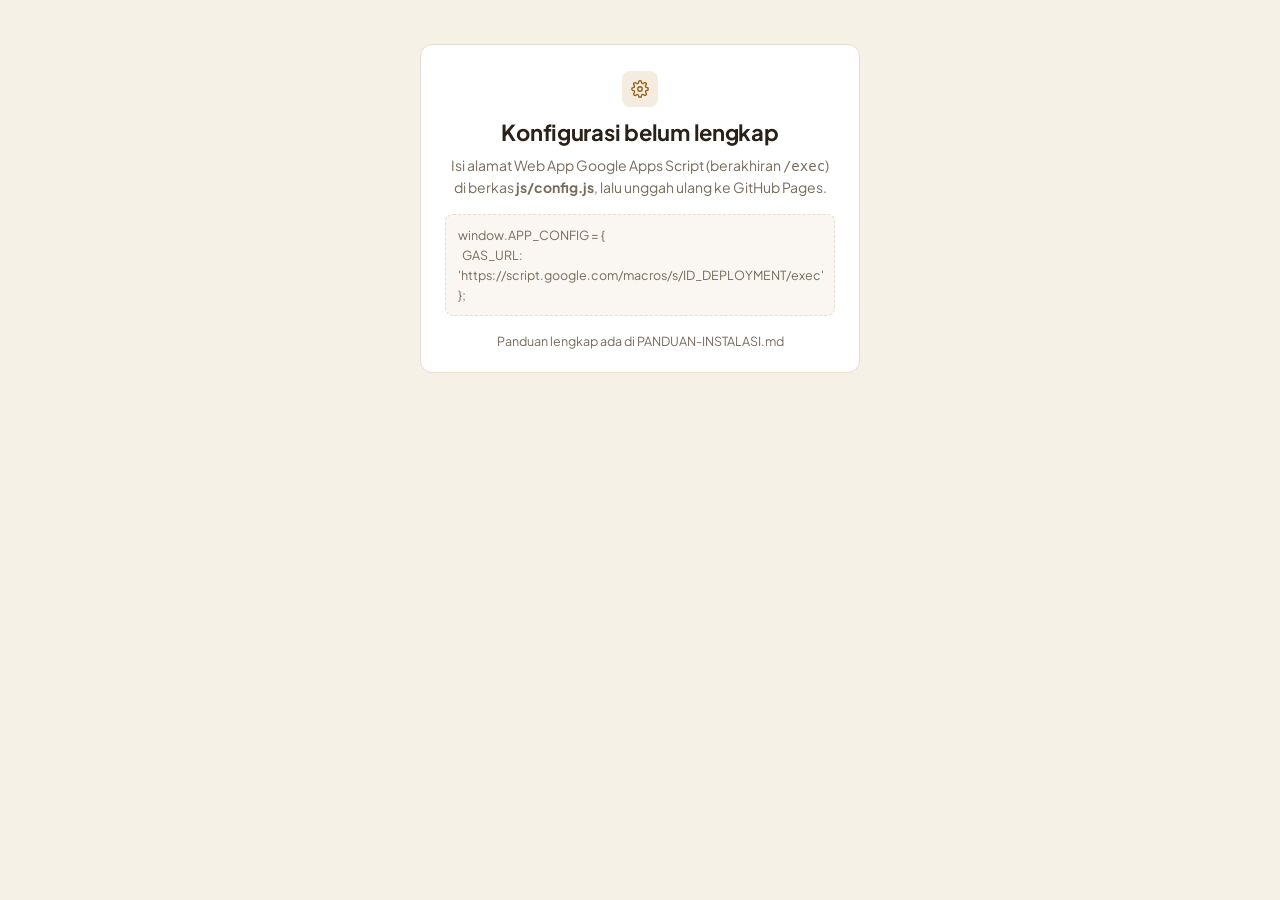
==== commit 1d53e5dd: "Rilis versi 4" ====
--- a/index.html
+++ b/index.html
@@ -28,6 +28,7 @@
   <noscript><p style="padding:24px;text-align:center">Aplikasi ini membutuhkan JavaScript.</p></noscript>
   <script src="js/config.js?v=1.1.0"></script>
   <script src="js/core.js?v=1.1.0"></script>
+  <script src="js/gerak.js?v=1.1.0"></script>
   <script src="js/charts.js?v=1.1.0"></script>
   <script src="js/qr.js?v=1.1.0"></script>
   <script src="js/app.js?v=1.1.0"></script>
--- a/css/style.css
+++ b/css/style.css
@@ -465,9 +465,40 @@
 /* ============================ GERAK ============================
    Hanya satu transisi halaman yang tenang. Tidak ada animasi bertingkat
    (kartu tidak "berkedip" saat data diperbarui). */
-.view { animation: halaman .16s var(--ease) backwards; }
+.view { animation: halaman .22s var(--ease) backwards; }
 @keyframes halaman { from { opacity: 0; } }
-.anim > *, .stagger > *, .fade-swap, .insight { animation: none; }
+.view > .page-head { animation: naik .4s var(--ease) backwards; }
+/* ---------- Gerak (lihat js/gerak.js) ----------
+   fill-mode "backwards" disengaja: setelah selesai, animasi tidak meninggalkan transform
+   (transform yang tertinggal membuat elemen fixed di dalamnya — mis. sheet keranjang — salah posisi). */
+.masuk { animation: naik .5s var(--ease) backwards; animation-delay: var(--d, 0ms); }
+@keyframes naik { from { opacity: 0; transform: translateY(14px); } }
+.masuk :is(tbody > tr, .li, .timeline > .ev, .hbar > .r, .menu-grid > *, .menu-list > .mrow, .insight, .sig, .donut-legend > .r) { animation: pudarNaik .38s var(--ease) backwards; animation-delay: calc(var(--d, 0ms) + 140ms + var(--r, 0) * 32ms); }
+.masuk :is(tbody > tr, .li, .timeline > .ev, .hbar > .r, .menu-grid > *, .menu-list > .mrow, .insight, .sig, .donut-legend > .r):nth-child(2) { --r: 1; }
+.masuk :is(tbody > tr, .li, .timeline > .ev, .hbar > .r, .menu-grid > *, .menu-list > .mrow, .insight, .sig, .donut-legend > .r):nth-child(3) { --r: 2; }
+.masuk :is(tbody > tr, .li, .timeline > .ev, .hbar > .r, .menu-grid > *, .menu-list > .mrow, .insight, .sig, .donut-legend > .r):nth-child(4) { --r: 3; }
+.masuk :is(tbody > tr, .li, .timeline > .ev, .hbar > .r, .menu-grid > *, .menu-list > .mrow, .insight, .sig, .donut-legend > .r):nth-child(5) { --r: 4; }
+.masuk :is(tbody > tr, .li, .timeline > .ev, .hbar > .r, .menu-grid > *, .menu-list > .mrow, .insight, .sig, .donut-legend > .r):nth-child(6) { --r: 5; }
+.masuk :is(tbody > tr, .li, .timeline > .ev, .hbar > .r, .menu-grid > *, .menu-list > .mrow, .insight, .sig, .donut-legend > .r):nth-child(7) { --r: 6; }
+.masuk :is(tbody > tr, .li, .timeline > .ev, .hbar > .r, .menu-grid > *, .menu-list > .mrow, .insight, .sig, .donut-legend > .r):nth-child(8) { --r: 7; }
+.masuk :is(tbody > tr, .li, .timeline > .ev, .hbar > .r, .menu-grid > *, .menu-list > .mrow, .insight, .sig, .donut-legend > .r):nth-child(9) { --r: 8; }
+.masuk :is(tbody > tr, .li, .timeline > .ev, .hbar > .r, .menu-grid > *, .menu-list > .mrow, .insight, .sig, .donut-legend > .r):nth-child(n+10) { --r: 9; }
+.masuk .segbar { animation: buka .85s var(--ease) backwards; animation-delay: calc(var(--d, 0ms) + 180ms); }
+@keyframes buka { from { clip-path: inset(0 100% 0 0); } }
+.masuk .heat { animation: buka 1s var(--ease) backwards; animation-delay: calc(var(--d, 0ms) + 160ms); }
+.masuk .donut-center .v { animation: pudar .5s var(--ease) backwards; animation-delay: calc(var(--d, 0ms) + 350ms); }
+.ganti { animation: pudarNaik .26s var(--ease) backwards; }
+@keyframes pudarNaik { from { opacity: 0; transform: translateY(6px); } }
+.pop { animation: pop .26s var(--ease); display: inline-block; }
+@keyframes pop { 40% { transform: scale(1.22); } }
+/* sentuhan saat diarahkan (hanya perangkat bermouse) */
+.qa .chev { transition: transform .18s var(--ease); }
+@media (hover: hover) and (pointer: fine) {
+  .card.kpi, .qa, .mcard:not(.off), .preset, .user-pick button { transition: transform .2s var(--ease), box-shadow .2s var(--ease), border-color .15s, background .15s; }
+  .card.kpi:hover, .mcard:not(.off):hover, .preset:hover { transform: translateY(-2px); box-shadow: 0 8px 20px -10px rgba(42, 33, 24, .28); }
+  .qa:hover { transform: translateX(2px); } .qa:hover .chev { transform: translateX(3px); }
+}
+.btn:active:not(:disabled), .chip:active, .stepper button:active:not(:disabled), .pin-pad button:active { transform: scale(.97); }
 @media (prefers-reduced-motion: reduce) { *, *::before, *::after { animation-duration: .01ms !important; animation-iteration-count: 1 !important; transition-duration: .01ms !important; } }
 
 /* ============================ GRAFIK ============================ */
@@ -476,14 +507,15 @@
 .chart .axis text { font-size: 11px; fill: var(--c-muted); font-variant-numeric: tabular-nums; font-family: var(--font-body); }
 .chart .grid line { stroke: var(--c-line); stroke-width: 1; }
 .chart .ln { fill: none; stroke-width: 2; stroke-linejoin: round; stroke-linecap: round; }
-.chart .ln.draw { stroke-dasharray: var(--len); stroke-dashoffset: var(--len); animation: garis .8s var(--ease) forwards; }
+.chart .ln.draw { stroke-dasharray: var(--len); stroke-dashoffset: var(--len); animation: garis .9s var(--ease) forwards; }
+.chart .ar.draw { animation: pudar .9s var(--ease) backwards; }
+.chart .akhir.draw { animation: pudar .3s var(--ease) backwards; }
 @keyframes garis { to { stroke-dashoffset: 0; } }
 .chart .ar { opacity: .1; }
 .chart .grid line.nol { stroke: var(--c-muted); opacity: .6; }
 .legend-row { display: flex; gap: 16px; margin-top: 8px; padding-left: 50px; font-size: 12px; } .legend-row i { display: inline-block; width: 10px; height: 10px; border-radius: 2px; margin-right: 6px; vertical-align: -1px; }
-.chart .bar { transition: opacity .15s; transform-box: fill-box; transform-origin: bottom; animation: tumbuh .5s var(--ease) both; }
-.chart .bar.h { transform-origin: left; animation-name: tumbuhH; }
-.chart.diam .bar, .chart.diam .ln.draw { animation: none; stroke-dashoffset: 0; }
+.chart .bar { transition: opacity .15s; transform-box: fill-box; transform-origin: bottom; }
+.chart .bar.draw { animation: tumbuh .55s var(--ease) backwards; }
 @keyframes tumbuh { from { transform: scaleY(0); } } @keyframes tumbuhH { from { transform: scaleX(0); } }
 .chart:hover .bar.dim { opacity: .35; }
 .chart .hit { fill: transparent; cursor: crosshair; }
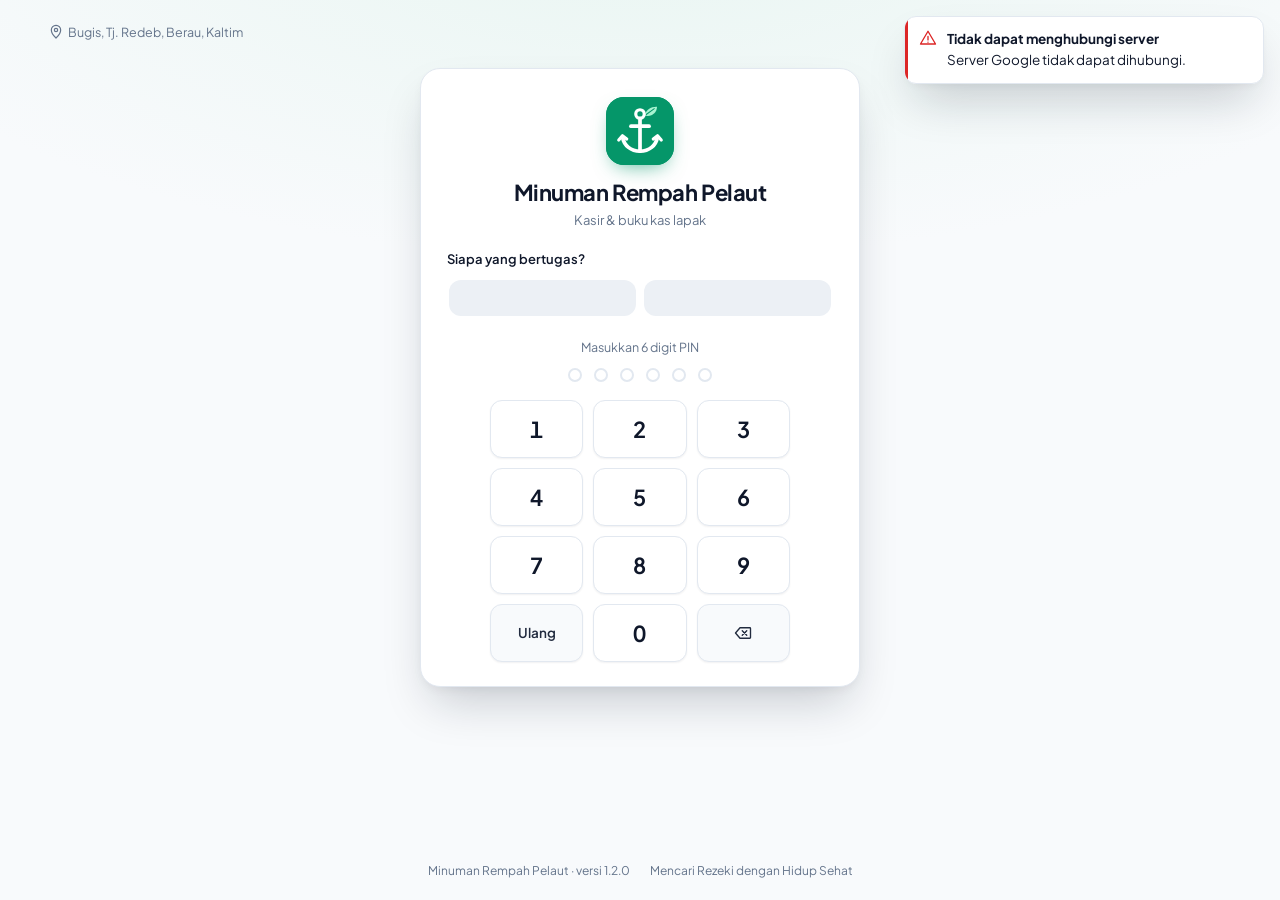
==== commit 6ea68d7e: "Versi animasi terbaru" ====
--- a/index.html
+++ b/index.html
@@ -5,7 +5,7 @@
   <meta name="viewport" content="width=device-width, initial-scale=1, viewport-fit=cover">
   <title>Minuman Rempah Pelaut — Management System</title>
   <meta name="description" content="Kasir POS, pembukuan kas, stok, aset, dan dokumen resmi untuk Minuman Rempah Pelaut, Bugis – Tanjung Redeb, Berau.">
-  <meta name="theme-color" content="#F6F1E7">
+  <meta name="theme-color" content="#F8FAFC">
   <meta name="apple-mobile-web-app-capable" content="yes">
   <meta name="apple-mobile-web-app-title" content="Rempah Pelaut">
   <link rel="manifest" href="manifest.webmanifest">
@@ -16,7 +16,7 @@
   <link rel="preconnect" href="https://script.google.com">
   <link rel="preconnect" href="https://script.googleusercontent.com">
   <link id="gfont" rel="stylesheet" href="https://fonts.googleapis.com/css2?family=Plus+Jakarta+Sans:wght@400;500;600;700;800&display=swap">
-  <link rel="stylesheet" href="css/style.css?v=1.1.0">
+  <link rel="stylesheet" href="css/style.css?v=1.2.0">
 </head>
 <body>
   <div class="boot-screen" id="boot-screen">
@@ -26,15 +26,15 @@
     </div>
   </div>
   <noscript><p style="padding:24px;text-align:center">Aplikasi ini membutuhkan JavaScript.</p></noscript>
-  <script src="js/config.js?v=1.1.0"></script>
-  <script src="js/core.js?v=1.1.0"></script>
-  <script src="js/gerak.js?v=1.1.0"></script>
-  <script src="js/charts.js?v=1.1.0"></script>
-  <script src="js/qr.js?v=1.1.0"></script>
-  <script src="js/app.js?v=1.1.0"></script>
-  <script src="js/pages-kasir.js?v=1.1.0"></script>
-  <script src="js/pages-owner.js?v=1.1.0"></script>
-  <script src="js/pages-gudang.js?v=1.1.0"></script>
-  <script src="js/pages-admin.js?v=1.1.0"></script>
+  <script src="js/config.js?v=1.2.0"></script>
+  <script src="js/core.js?v=1.2.0"></script>
+  <script src="js/gerak.js?v=1.2.0"></script>
+  <script src="js/charts.js?v=1.2.0"></script>
+  <script src="js/qr.js?v=1.2.0"></script>
+  <script src="js/app.js?v=1.2.0"></script>
+  <script src="js/pages-kasir.js?v=1.2.0"></script>
+  <script src="js/pages-owner.js?v=1.2.0"></script>
+  <script src="js/pages-gudang.js?v=1.2.0"></script>
+  <script src="js/pages-admin.js?v=1.2.0"></script>
 </body>
 </html>
--- a/css/style.css
+++ b/css/style.css
@@ -1,36 +1,44 @@
 /* =====================================================================
-   MINUMAN REMPAH PELAUT — Sistem Desain v1.1 "kedai hangat & rapi"
-   Latar krem polos · kartu putih bergaris tipis · sudut kecil · tanpa kaca/gradien.
-   Emas kuningan hanya untuk tombol utama & angka penting.
-   Warna, font, dan sudut dapat diubah Owner (Pengaturan → Warna & Font);
-   js/core.js menulis ulang variabel di :root.
+   MINUMAN REMPAH PELAUT — Sistem Desain v1.2 "Clean SaaS · hijau rempah"
+   Latar slate sangat terang · kartu putih radius 16 + garis tipis + bayangan halus
+   Aksen hijau rempah (emerald) · teks slate · kapsul (pill) untuk filter & segmen.
+   Warna, font, dan sudut dapat diubah Owner (Pengaturan → Warna & font);
+   js/core.js (terapkanTema) menulis ulang variabel di :root.
+   Semua animasi hanya memakai transform & opacity (dipercepat GPU).
    ===================================================================== */
 :root {
-  --c-primary: #A8782A; --c-primary-h: #8E6420; --c-secondary: #5B3E26;
-  --c-bg: #F6F1E7; --c-card: #FFFFFF; --c-text: #2A2118; --c-muted: #776B5C; --c-border: #E6DDCC;
-  --c-success: #2F7A4D; --c-danger: #B23A2A; --c-warning: #B7791F; --c-info: #2F6EA8;
-  --c-success-t: color-mix(in srgb, var(--c-success) 11%, var(--c-card));
-  --c-danger-t: color-mix(in srgb, var(--c-danger) 10%, var(--c-card));
-  --c-warning-t: color-mix(in srgb, var(--c-warning) 14%, var(--c-card));
-  --c-info-t: color-mix(in srgb, var(--c-info) 10%, var(--c-card));
-  --c-primary-t: color-mix(in srgb, var(--c-primary) 11%, var(--c-card));
-  --c-secondary-t: color-mix(in srgb, var(--c-secondary) 8%, var(--c-card));
-  --c-inset: color-mix(in srgb, var(--c-bg) 55%, var(--c-card));
-  --c-line: color-mix(in srgb, var(--c-border) 65%, var(--c-card));
-  --c-hover: color-mix(in srgb, var(--c-bg) 70%, var(--c-card));
+  /* ---- token inti ---- */
+  --c-primary: #059669; --c-primary-h: #047857; --c-secondary: #0F172A;
+  --c-bg: #F8FAFC; --c-card: #FFFFFF; --c-text: #0F172A; --c-muted: #64748B; --c-border: #E2E8F0;
+  --c-success: #16A34A; --c-danger: #DC2626; --c-warning: #D97706; --c-info: #2563EB;
+  /* ---- turunan (ikut berubah bila Owner mengganti warna) ---- */
+  --c-primary-t: color-mix(in srgb, var(--c-primary) 9%, var(--c-card));      /* latar aksen lembut ≈ #ECFDF5 */
+  --c-primary-b: color-mix(in srgb, var(--c-primary) 30%, var(--c-border));    /* garis aksen */
+  --c-success-t: color-mix(in srgb, var(--c-success) 10%, var(--c-card));
+  --c-danger-t: color-mix(in srgb, var(--c-danger) 9%, var(--c-card));
+  --c-warning-t: color-mix(in srgb, var(--c-warning) 12%, var(--c-card));
+  --c-info-t: color-mix(in srgb, var(--c-info) 9%, var(--c-card));
+  --c-secondary-t: color-mix(in srgb, var(--c-secondary) 6%, var(--c-card));
+  --c-inset: var(--c-bg);
+  --c-line: color-mix(in srgb, var(--c-border) 60%, var(--c-card));
+  --c-hover: color-mix(in srgb, var(--c-text) 4%, var(--c-card));
+  --c-track: color-mix(in srgb, var(--c-border) 55%, var(--c-bg));
+  --c-text-2: color-mix(in srgb, var(--c-text) 78%, var(--c-muted));
   --c-on-primary: #fff;
   --c-glass: var(--c-card);
-  /* grafik — palet kategori tervalidasi (urutan tetap, aman buta warna) */
-  --s1: #A8782A; --s2: #2F6EA8; --s3: #2A9D8F; --s4: #7E5BB0; --s5: #D46F3E;
-  --radius: 8px; --radius-md: 8px; --radius-sm: 6px; --radius-xs: 4px; --radius-lg: 12px;
+  /* ---- grafik: palet kategori tervalidasi buta warna (urutan tetap) ---- */
+  --s1: #059669; --s2: #2563EB; --s3: #D97706; --s4: #7C3AED; --s5: #DB2777;
+  /* ---- bentuk ---- */
+  --radius: 16px; --radius-md: 12px; --radius-sm: 10px; --radius-xs: 6px; --radius-lg: 20px; --pill: 999px;
   --font-head: 'Plus Jakarta Sans', system-ui, -apple-system, 'Segoe UI', Roboto, sans-serif;
   --font-body: 'Plus Jakarta Sans', system-ui, -apple-system, 'Segoe UI', Roboto, sans-serif;
-  --sh-1: none;
-  --sh-2: 0 1px 2px rgba(42, 33, 24, .06);
-  --sh-3: 0 12px 32px -8px rgba(42, 33, 24, .22), 0 2px 6px rgba(42, 33, 24, .06);
-  --sh-btn: none;
-  --ease: cubic-bezier(.2, .7, .2, 1); --ease-spring: cubic-bezier(.2, .7, .2, 1);
-  --sidebar: 248px; --topbar: 60px;
+  --sh-1: 0 1px 3px 0 rgba(0, 0, 0, .04), 0 1px 2px -1px rgba(0, 0, 0, .04);
+  --sh-2: 0 12px 24px -12px rgba(15, 23, 42, .16), 0 2px 6px -2px rgba(15, 23, 42, .06);
+  --sh-3: 0 24px 48px -12px rgba(15, 23, 42, .22), 0 4px 12px -4px rgba(15, 23, 42, .08);
+  --sh-btn: 0 1px 2px rgba(15, 23, 42, .06);
+  --ring: 0 0 0 3px color-mix(in srgb, var(--c-primary) 22%, transparent);
+  --ease: cubic-bezier(.16, 1, .3, 1); --ease-spring: cubic-bezier(.16, 1, .3, 1); --ease-io: cubic-bezier(.4, 0, .2, 1);
+  --sidebar: 260px; --topbar: 64px;
 }
 
 * { box-sizing: border-box; }
@@ -38,12 +46,12 @@
 html { -webkit-text-size-adjust: 100%; }
 body {
   font-family: var(--font-body); font-size: 14px; line-height: 1.5; color: var(--c-text); background: var(--c-bg);
-  min-height: 100vh; -webkit-font-smoothing: antialiased; -webkit-tap-highlight-color: transparent; overflow-x: hidden;
-}
-h1, h2, h3, h4 { font-family: var(--font-head); color: var(--c-text); margin: 0; letter-spacing: -.012em; font-weight: 700; }
-h1 { font-size: 22px; line-height: 1.25; }
-h2 { font-size: 17px; line-height: 1.3; font-weight: 650; }
-h3 { font-size: 15px; line-height: 1.35; font-weight: 650; }
+  min-height: 100vh; -webkit-font-smoothing: antialiased; -moz-osx-font-smoothing: grayscale; -webkit-tap-highlight-color: transparent; overflow-x: hidden;
+}
+h1, h2, h3, h4 { font-family: var(--font-head); color: var(--c-text); margin: 0; letter-spacing: -.02em; font-weight: 700; }
+h1 { font-size: 24px; line-height: 1.25; }
+h2 { font-size: 17px; line-height: 1.3; font-weight: 700; letter-spacing: -.015em; }
+h3 { font-size: 15px; line-height: 1.35; font-weight: 650; letter-spacing: -.01em; }
 p { margin: 0; }
 a { color: var(--c-primary-h); text-decoration: none; }
 button, input, select, textarea { font: inherit; color: inherit; }
@@ -51,334 +59,357 @@
 .num, .tnum, table td, .kpi-val, .rp { font-variant-numeric: tabular-nums; }
 .muted { color: var(--c-muted); } .small { font-size: 12.5px; } .xs { font-size: 11.5px; }
 .strong { font-weight: 650; } .center { text-align: center; } .right { text-align: right; }
-.ok { color: var(--c-success); } .bad { color: var(--c-danger); } .warn { color: color-mix(in srgb, var(--c-warning) 80%, #000); }
+.ok { color: var(--c-success); } .bad { color: var(--c-danger); } .warn { color: color-mix(in srgb, var(--c-warning) 82%, #000); }
 .gold { color: var(--c-primary-h); }
-/* label kecil (bukan huruf kapital) */
-.eyebrow { font-size: 12px; font-weight: 600; color: var(--c-muted); letter-spacing: 0; text-transform: none; }
+.eyebrow { font-size: 12px; font-weight: 600; color: var(--c-muted); }
 .hidden { display: none !important; }
 .sr-only { position: absolute; width: 1px; height: 1px; overflow: hidden; clip: rect(0 0 0 0); white-space: nowrap; }
 .truncate { overflow: hidden; text-overflow: ellipsis; white-space: nowrap; }
+.nowrap { white-space: nowrap; }
 .row { display: flex; align-items: center; gap: 12px; } .row.wrap { flex-wrap: wrap; } .row.between { justify-content: space-between; } .row.top { align-items: flex-start; }
 .col { display: flex; flex-direction: column; gap: 12px; }
 .grow { flex: 1; min-width: 0; }
-.gap-4 { gap: 4px; } .gap-8 { gap: 8px; } .gap-16 { gap: 16px; } .gap-20 { gap: 20px; }
+.gap-4 { gap: 4px; } .gap-8 { gap: 8px; } .gap-12 { gap: 12px; } .gap-16 { gap: 16px; } .gap-20 { gap: 20px; }
 .mt-4 { margin-top: 4px; } .mt-8 { margin-top: 8px; } .mt-12 { margin-top: 12px; } .mt-16 { margin-top: 16px; } .mt-20 { margin-top: 20px; } .mb-8 { margin-bottom: 8px; } .mb-12 { margin-bottom: 12px; } .mb-16 { margin-bottom: 16px; }
 .icon { width: 18px; height: 18px; flex: none; stroke: currentColor; fill: none; stroke-width: 1.8; stroke-linecap: round; stroke-linejoin: round; }
 .icon.sm { width: 16px; height: 16px; } .icon.lg { width: 22px; height: 22px; } .icon.xl { width: 26px; height: 26px; }
-::selection { background: color-mix(in srgb, var(--c-primary) 28%, transparent); }
-:focus-visible { outline: 2px solid var(--c-primary); outline-offset: 2px; border-radius: var(--radius-sm); }
-::-webkit-scrollbar { width: 10px; height: 10px; } ::-webkit-scrollbar-thumb { background: color-mix(in srgb, var(--c-secondary) 20%, transparent); border-radius: 10px; border: 3px solid transparent; background-clip: padding-box; } ::-webkit-scrollbar-track { background: transparent; }
+::selection { background: color-mix(in srgb, var(--c-primary) 22%, transparent); }
+:focus-visible { outline: 2px solid var(--c-primary); outline-offset: 2px; border-radius: var(--radius-xs); }
+::-webkit-scrollbar { width: 10px; height: 10px; } ::-webkit-scrollbar-thumb { background: color-mix(in srgb, var(--c-muted) 28%, transparent); border-radius: 10px; border: 3px solid transparent; background-clip: padding-box; } ::-webkit-scrollbar-track { background: transparent; }
 
 /* ============================ KARTU ============================ */
-.card { background: var(--c-card); border: 1px solid var(--c-border); border-radius: var(--radius); padding: 18px; position: relative; min-width: 0; }
-.card.click { cursor: pointer; transition: border-color .15s; } .card.click:hover { border-color: color-mix(in srgb, var(--c-primary) 45%, var(--c-border)); }
+.card { background: var(--c-card); border: 1px solid var(--c-border); border-radius: var(--radius); padding: 20px; position: relative; min-width: 0; box-shadow: var(--sh-1); }
+.card.click { cursor: pointer; transition: border-color .2s, box-shadow .2s, transform .2s var(--ease); } .card.click:hover { border-color: var(--c-primary-b); box-shadow: var(--sh-2); }
 .card.click:active { transform: scale(.99); }
 .card.flat { box-shadow: none; }
-.card.pad-0 { padding: 0; } .card.pad-s { padding: 12px; } .card.pad-l { padding: 24px; }
-.card-head { display: flex; align-items: flex-start; justify-content: space-between; gap: 12px; margin-bottom: 14px; }
-.card-head .sub { color: var(--c-muted); font-size: 12.5px; margin-top: 2px; }
+.card.pad-0 { padding: 0; } .card.pad-s { padding: 12px; } .card.pad-l { padding: 26px; }
+.card-head { display: flex; align-items: flex-start; justify-content: space-between; gap: 12px; margin-bottom: 16px; }
+.card-head .sub { color: var(--c-muted); font-size: 12.5px; margin-top: 3px; }
 .card-accent { border-left: 3px solid var(--c-primary); }
-.card-dark { background: var(--c-secondary); color: #F6F1E7; border-color: transparent; }
-.card-dark h2, .card-dark h3 { color: #FFFDF8; }
-.inset { background: var(--c-inset); border: 1px solid var(--c-line); border-radius: var(--radius); padding: 12px 14px; }
+.card-dark { background: var(--c-secondary); color: #E2E8F0; border-color: transparent; }
+.card-dark h2, .card-dark h3 { color: #fff; }
+.inset { background: var(--c-inset); border: 1px solid var(--c-line); border-radius: var(--radius-md); padding: 12px 14px; }
 .divider { height: 1px; background: var(--c-line); margin: 14px 0; border: 0; }
 .dotted { border-bottom: 1px dashed var(--c-border); }
-.icon-box { width: 36px; height: 36px; border-radius: var(--radius); display: grid; place-items: center; background: var(--c-inset); color: var(--c-secondary); flex: none; border: 1px solid var(--c-line); }
-.icon-box.s { width: 30px; height: 30px; }
+.icon-box { width: 38px; height: 38px; border-radius: var(--radius-sm); display: grid; place-items: center; background: var(--c-inset); color: var(--c-text-2); flex: none; border: 1px solid var(--c-line); }
+.icon-box.s { width: 32px; height: 32px; }
 .icon-box.success { background: var(--c-success-t); color: var(--c-success); border-color: transparent; } .icon-box.danger { background: var(--c-danger-t); color: var(--c-danger); border-color: transparent; }
-.icon-box.warning { background: var(--c-warning-t); color: color-mix(in srgb, var(--c-warning) 80%, #000); border-color: transparent; } .icon-box.info { background: var(--c-info-t); color: var(--c-info); border-color: transparent; } .icon-box.wood { background: var(--c-secondary-t); color: var(--c-secondary); }
+.icon-box.warning { background: var(--c-warning-t); color: color-mix(in srgb, var(--c-warning) 85%, #000); border-color: transparent; } .icon-box.info { background: var(--c-info-t); color: var(--c-info); border-color: transparent; } .icon-box.wood { background: var(--c-secondary-t); color: var(--c-secondary); border-color: transparent; }
 .icon-box.solid { background: var(--c-primary); color: #fff; border-color: transparent; }
+.icon-box.accent { background: var(--c-primary-t); color: var(--c-primary-h); border-color: transparent; }
 
 /* ============================ TOMBOL ============================ */
 .btn {
   --bg: var(--c-card); --fg: var(--c-text); --bd: var(--c-border);
   display: inline-flex; align-items: center; justify-content: center; gap: 8px; min-height: 40px; padding: 8px 16px;
   border-radius: var(--radius-sm); border: 1px solid var(--bd); background: var(--bg); color: var(--fg); font-weight: 600; font-size: 14px;
-  cursor: pointer; position: relative; white-space: nowrap; user-select: none; text-decoration: none;
-  transition: background .15s, border-color .15s, color .15s, transform .08s;
+  cursor: pointer; position: relative; white-space: nowrap; user-select: none; text-decoration: none; box-shadow: var(--sh-btn);
+  transition: background .2s var(--ease-io), border-color .2s var(--ease-io), color .2s var(--ease-io), box-shadow .2s var(--ease-io), transform .12s var(--ease);
 }
 .btn:hover { --bg: var(--c-hover); }
-.btn:active { transform: scale(.98); }
+.btn:focus-visible { outline: none; box-shadow: var(--ring); }
 .btn[disabled], .btn.busy { opacity: .55; pointer-events: none; }
-.btn.primary { --bg: var(--c-primary); --fg: var(--c-on-primary); --bd: var(--c-primary); }
+.btn.primary { --bg: var(--c-primary); --fg: var(--c-on-primary); --bd: var(--c-primary); box-shadow: 0 1px 2px color-mix(in srgb, var(--c-primary) 30%, transparent), inset 0 1px 0 rgba(255, 255, 255, .12); }
 .btn.primary:hover { --bg: var(--c-primary-h); --bd: var(--c-primary-h); }
-.btn.dark { --bg: var(--c-secondary); --fg: #FFFDF8; --bd: var(--c-secondary); } .btn.dark:hover { --bg: color-mix(in srgb, var(--c-secondary) 88%, #000); }
-.btn.danger { --bg: var(--c-card); --fg: var(--c-danger); --bd: color-mix(in srgb, var(--c-danger) 35%, var(--c-border)); } .btn.danger:hover { --bg: var(--c-danger-t); }
+.btn.dark { --bg: var(--c-secondary); --fg: #fff; --bd: var(--c-secondary); } .btn.dark:hover { --bg: color-mix(in srgb, var(--c-secondary) 86%, #fff); }
+.btn.danger { --bg: var(--c-card); --fg: var(--c-danger); --bd: color-mix(in srgb, var(--c-danger) 30%, var(--c-border)); } .btn.danger:hover { --bg: var(--c-danger-t); }
 .btn.danger.solid { --bg: var(--c-danger); --fg: #fff; --bd: var(--c-danger); }
 .btn.success { --bg: var(--c-success); --fg: #fff; --bd: var(--c-success); }
-.btn.ghost { --bg: transparent; --bd: transparent; } .btn.ghost:hover { --bg: var(--c-hover); }
-.btn.sm { min-height: 34px; padding: 5px 12px; font-size: 13px; } .btn.xs { min-height: 28px; padding: 3px 9px; font-size: 12px; }
+.btn.ghost { --bg: transparent; --bd: transparent; box-shadow: none; } .btn.ghost:hover { --bg: var(--c-hover); }
+.btn.soft { --bg: var(--c-primary-t); --fg: var(--c-primary-h); --bd: transparent; box-shadow: none; } .btn.soft:hover { --bg: color-mix(in srgb, var(--c-primary) 15%, var(--c-card)); }
+.btn.sm { min-height: 34px; padding: 5px 12px; font-size: 13px; } .btn.xs { min-height: 28px; padding: 3px 10px; font-size: 12px; border-radius: var(--radius-xs); }
 .btn.lg { min-height: 48px; padding: 12px 22px; font-size: 15px; }
 .btn.block { width: 100%; } .btn.icon-only { padding: 0; width: 40px; } .btn.icon-only.sm { width: 34px; }
-.btn .kbd { font-size: 11px; padding: 0 6px; border-radius: 4px; border: 1px solid currentColor; opacity: .7; font-weight: 600; }
+.btn .kbd, .kbd { font-size: 11px; padding: 1px 6px; border-radius: 5px; border: 1px solid currentColor; opacity: .75; font-weight: 600; line-height: 1.4; }
 .ripple { display: none; }
 .btn .spin, .spin { width: 16px; height: 16px; border-radius: 50%; border: 2px solid currentColor; border-right-color: transparent; animation: putar .7s linear infinite; display: inline-block; flex: none; }
 .link-btn { background: none; border: 0; padding: 0; color: var(--c-primary-h); font-weight: 600; cursor: pointer; display: inline-flex; align-items: center; gap: 4px; }
 .link-btn:hover { text-decoration: underline; }
 
-/* ============================ BADGE / CHIP / SEGMEN ============================ */
-.badge { display: inline-flex; align-items: center; gap: 5px; min-height: 22px; padding: 2px 8px; border-radius: var(--radius-xs); font-size: 12px; font-weight: 600; white-space: nowrap; background: var(--c-inset); color: var(--c-secondary); border: 1px solid var(--c-line); }
+/* ============================ BADGE / CHIP / SEGMEN (kapsul) ============================ */
+.badge { display: inline-flex; align-items: center; gap: 5px; min-height: 22px; padding: 2px 9px; border-radius: var(--pill); font-size: 12px; font-weight: 600; white-space: nowrap; background: var(--c-inset); color: var(--c-text-2); border: 1px solid var(--c-border); }
 .badge::before { content: ''; width: 6px; height: 6px; border-radius: 50%; background: currentColor; }
 .badge.plain::before { display: none; }
 .badge.success { background: var(--c-success-t); color: var(--c-success); border-color: transparent; } .badge.danger { background: var(--c-danger-t); color: var(--c-danger); border-color: transparent; }
-.badge.warning { background: var(--c-warning-t); color: color-mix(in srgb, var(--c-warning) 75%, #000); border-color: transparent; } .badge.info { background: var(--c-info-t); color: var(--c-info); border-color: transparent; } .badge.gold { background: var(--c-primary-t); color: var(--c-primary-h); border-color: transparent; }
+.badge.warning { background: var(--c-warning-t); color: color-mix(in srgb, var(--c-warning) 80%, #000); border-color: transparent; } .badge.info { background: var(--c-info-t); color: var(--c-info); border-color: transparent; } .badge.gold { background: var(--c-primary-t); color: var(--c-primary-h); border-color: transparent; }
 .badge.pulse::before { animation: kedip 1.2s ease-in-out infinite; }
 @keyframes kedip { 50% { opacity: .25; } }
 .chips { display: flex; gap: 6px; flex-wrap: wrap; }
 .chips.scroll { flex-wrap: nowrap; overflow-x: auto; padding-bottom: 2px; scrollbar-width: none; } .chips.scroll::-webkit-scrollbar { display: none; }
-.chip { min-height: 34px; padding: 5px 12px; border-radius: var(--radius-sm); border: 1px solid var(--c-border); background: var(--c-card); color: var(--c-text); font-weight: 600; font-size: 13px; cursor: pointer; white-space: nowrap; display: inline-flex; align-items: center; gap: 6px; transition: background .15s, border-color .15s, color .15s; }
-.chip:hover { border-color: color-mix(in srgb, var(--c-secondary) 40%, var(--c-border)); }
-.chip.on { background: var(--c-secondary); color: #FFFDF8; border-color: var(--c-secondary); }
+.chip { min-height: 34px; padding: 5px 14px; border-radius: var(--pill); border: 1px solid var(--c-border); background: var(--c-card); color: var(--c-text-2); font-weight: 600; font-size: 13px; cursor: pointer; white-space: nowrap; display: inline-flex; align-items: center; gap: 6px; transition: background .25s var(--ease-io), border-color .25s var(--ease-io), color .25s var(--ease-io), transform .12s var(--ease); }
+.chip:hover { border-color: var(--c-primary-b); color: var(--c-text); }
+.chip.on { background: var(--c-primary-t); color: var(--c-primary-h); border-color: var(--c-primary-b); }
 .chip .n { font-size: 11.5px; opacity: .7; font-variant-numeric: tabular-nums; }
-.seg { display: inline-flex; padding: 3px; border-radius: var(--radius-sm); background: var(--c-inset); border: 1px solid var(--c-border); position: relative; gap: 2px; }
-.seg button { position: relative; z-index: 1; border: 0; background: transparent; padding: 5px 12px; min-height: 32px; border-radius: calc(var(--radius-sm) - 2px); font-weight: 600; font-size: 13px; color: var(--c-muted); cursor: pointer; transition: color .15s; white-space: nowrap; display: inline-flex; align-items: center; gap: 6px; }
+.chip.on .n { opacity: .9; }
+.seg { display: inline-flex; padding: 4px; border-radius: var(--pill); background: var(--c-track); border: 1px solid var(--c-line); position: relative; gap: 2px; }
+.seg button { position: relative; z-index: 1; border: 0; background: transparent; padding: 5px 14px; min-height: 30px; border-radius: var(--pill); font-weight: 600; font-size: 13px; color: var(--c-muted); cursor: pointer; transition: color .25s var(--ease-io); white-space: nowrap; display: inline-flex; align-items: center; gap: 6px; }
+.seg button:hover { color: var(--c-text); }
 .seg button.on { color: var(--c-text); }
-.seg .ind { position: absolute; z-index: 0; top: 3px; bottom: 3px; border-radius: calc(var(--radius-sm) - 2px); background: var(--c-card); border: 1px solid var(--c-border); transition: left .2s var(--ease), width .2s var(--ease); }
+.seg .ind { position: absolute; z-index: 0; top: 4px; bottom: 4px; border-radius: var(--pill); background: var(--c-card); box-shadow: 0 1px 3px rgba(15, 23, 42, .1), 0 1px 2px rgba(15, 23, 42, .06); transition: left .3s var(--ease), width .3s var(--ease); will-change: left, width; }
 .seg.full { display: flex; } .seg.full button { flex: 1; justify-content: center; }
-.seg.mini button { min-height: 30px; padding: 4px 9px; }
+.seg.mini button { min-height: 28px; padding: 3px 11px; }
 
 /* ============================ FORM ============================ */
-.field { display: flex; flex-direction: column; gap: 5px; min-width: 0; }
+.field { display: flex; flex-direction: column; gap: 6px; min-width: 0; }
 .field > label, .lbl { font-size: 13px; font-weight: 600; color: var(--c-text); display: flex; justify-content: space-between; gap: 8px; }
 .field > label .hint, .lbl .hint { font-weight: 500; color: var(--c-muted); }
 .field .help { font-size: 12px; color: var(--c-muted); }
 .field .help.bad { color: var(--c-danger); }
 .input, select.input, textarea.input {
   width: 100%; min-height: 40px; padding: 8px 12px; border-radius: var(--radius-sm); border: 1px solid var(--c-border);
-  background: var(--c-card); outline: none; transition: border-color .15s, box-shadow .15s; appearance: none; -webkit-appearance: none;
-}
-textarea.input { min-height: 80px; resize: vertical; }
-select.input { padding-right: 34px; background-image: url("data:image/svg+xml,%3Csvg xmlns='http://www.w3.org/2000/svg' width='16' height='16' viewBox='0 0 24 24' fill='none' stroke='%23776B5C' stroke-width='2' stroke-linecap='round'%3E%3Cpath d='m6 9 6 6 6-6'/%3E%3C/svg%3E"); background-repeat: no-repeat; background-position: right 10px center; }
-.input:hover { border-color: color-mix(in srgb, var(--c-secondary) 30%, var(--c-border)); }
-.input:focus { border-color: var(--c-primary); box-shadow: 0 0 0 3px color-mix(in srgb, var(--c-primary) 16%, transparent); }
-.input[readonly], .input:disabled { background: var(--c-inset); color: var(--c-muted); }
+  background: var(--c-card); outline: none; transition: border-color .2s, box-shadow .2s; appearance: none; -webkit-appearance: none; box-shadow: var(--sh-btn);
+}
+textarea.input { min-height: 84px; resize: vertical; }
+select.input { padding-right: 34px; background-image: url("data:image/svg+xml,%3Csvg xmlns='http://www.w3.org/2000/svg' width='16' height='16' viewBox='0 0 24 24' fill='none' stroke='%2364748B' stroke-width='2' stroke-linecap='round'%3E%3Cpath d='m6 9 6 6 6-6'/%3E%3C/svg%3E"); background-repeat: no-repeat; background-position: right 10px center; }
+.input:hover { border-color: color-mix(in srgb, var(--c-muted) 35%, var(--c-border)); }
+.input:focus { border-color: var(--c-primary); box-shadow: var(--ring); }
+.input[readonly], .input:disabled { background: var(--c-inset); color: var(--c-muted); box-shadow: none; }
 .input::placeholder { color: color-mix(in srgb, var(--c-muted) 75%, transparent); }
-.input.err { border-color: var(--c-danger); box-shadow: 0 0 0 3px color-mix(in srgb, var(--c-danger) 12%, transparent); }
+.input.err { border-color: var(--c-danger); box-shadow: 0 0 0 3px color-mix(in srgb, var(--c-danger) 14%, transparent); }
 .input-rp { position: relative; } .input-rp > span { position: absolute; left: 12px; top: 50%; transform: translateY(-50%); font-weight: 600; color: var(--c-muted); pointer-events: none; font-size: 13px; }
 .input-rp > .input { padding-left: 36px; font-weight: 600; font-variant-numeric: tabular-nums; }
-.search { position: relative; } .search .icon { position: absolute; left: 11px; top: 50%; transform: translateY(-50%); color: var(--c-muted); pointer-events: none; }
-.search .input { padding-left: 36px; }
-.form-grid { display: grid; grid-template-columns: repeat(2, minmax(0, 1fr)); gap: 12px 14px; }
+.search { position: relative; } .search .icon { position: absolute; left: 12px; top: 50%; transform: translateY(-50%); color: var(--c-muted); pointer-events: none; }
+.search .input { padding-left: 38px; }
+.form-grid { display: grid; grid-template-columns: repeat(2, minmax(0, 1fr)); gap: 14px 16px; }
 .form-grid .span-2 { grid-column: span 2; }
-.check { display: flex; align-items: flex-start; gap: 10px; cursor: pointer; padding: 8px 10px; border-radius: var(--radius-sm); }
+.check { display: flex; align-items: flex-start; gap: 10px; cursor: pointer; padding: 9px 10px; border-radius: var(--radius-sm); transition: background .15s; }
 .check:hover { background: var(--c-hover); }
-.check input, input.ck { width: 18px; height: 18px; accent-color: var(--c-secondary); flex: none; margin: 1px 0 0; cursor: pointer; }
+.check input, input.ck { width: 18px; height: 18px; accent-color: var(--c-primary); flex: none; margin: 1px 0 0; cursor: pointer; }
 .switch { position: relative; display: inline-block; vertical-align: middle; width: 40px; height: 22px; flex: none; }
 .switch input { opacity: 0; width: 0; height: 0; position: absolute; }
-.switch span { position: absolute; inset: 0; border-radius: 99px; background: var(--c-border); cursor: pointer; transition: background .15s; }
-.switch span::after { content: ''; position: absolute; left: 2px; top: 2px; width: 18px; height: 18px; border-radius: 50%; background: #fff; box-shadow: 0 1px 2px rgba(0, 0, 0, .2); transition: transform .15s var(--ease); }
-.switch input:checked + span { background: var(--c-success); } .switch input:checked + span::after { transform: translateX(18px); }
+.switch span { position: absolute; inset: 0; border-radius: 99px; background: color-mix(in srgb, var(--c-muted) 35%, var(--c-border)); cursor: pointer; transition: background .25s var(--ease-io); }
+.switch span::after { content: ''; position: absolute; left: 2px; top: 2px; width: 18px; height: 18px; border-radius: 50%; background: #fff; box-shadow: 0 1px 3px rgba(15, 23, 42, .25); transition: transform .3s var(--ease); }
+.switch input:checked + span { background: var(--c-primary); } .switch input:checked + span::after { transform: translateX(18px); }
+.switch input:focus-visible + span { box-shadow: var(--ring); }
 .stepper { display: flex; align-items: center; gap: 4px; }
-.stepper button { width: 36px; height: 36px; border-radius: var(--radius-sm); border: 1px solid var(--c-border); background: var(--c-card); color: var(--c-text); display: grid; place-items: center; cursor: pointer; transition: background .12s, transform .08s; }
-.stepper button:hover { background: var(--c-hover); } .stepper button:active { transform: scale(.92); }
-.stepper button.plus { background: var(--c-secondary); color: #fff; border-color: var(--c-secondary); }
+.stepper button { width: 34px; height: 34px; border-radius: var(--pill); border: 1px solid var(--c-border); background: var(--c-card); color: var(--c-text); display: grid; place-items: center; cursor: pointer; transition: background .15s, transform .12s var(--ease), border-color .15s; }
+.stepper button:hover { background: var(--c-hover); } .stepper button:active { transform: scale(.9); }
+.stepper button.plus { background: var(--c-primary); color: #fff; border-color: var(--c-primary); } .stepper button.plus:hover { background: var(--c-primary-h); }
 .stepper button[disabled] { opacity: .4; pointer-events: none; }
 .stepper .val { min-width: 28px; text-align: center; font-weight: 700; font-size: 16px; font-variant-numeric: tabular-nums; }
 
 /* ============================ TABEL ============================ */
-.table-wrap { overflow-x: auto; }
+.table-wrap { overflow-x: auto; border-radius: var(--radius-md); }
 table.tbl { width: 100%; border-collapse: collapse; font-size: 13.5px; }
-.tbl th { text-align: left; font-size: 12px; color: var(--c-muted); font-weight: 600; padding: 9px 12px; background: var(--c-inset); border-bottom: 1px solid var(--c-border); white-space: nowrap; position: sticky; top: 0; z-index: 1; }
-.tbl td { padding: 10px 12px; border-bottom: 1px solid var(--c-line); vertical-align: middle; }
+.tbl th { text-align: left; font-size: 12px; color: var(--c-muted); font-weight: 600; padding: 10px 14px; background: var(--c-inset); border-bottom: 1px solid var(--c-border); white-space: nowrap; position: sticky; top: 0; z-index: 1; }
+.tbl td { padding: 12px 14px; border-bottom: 1px solid var(--c-line); vertical-align: middle; }
+.tbl tbody tr { transition: background .15s; }
+.tbl tbody tr:last-child td { border-bottom: 0; }
 .tbl tbody tr:hover { background: var(--c-hover); }
 .tbl tbody tr.sel { background: var(--c-primary-t); }
-.tbl tr.flash { animation: flash 1.4s var(--ease); }
-@keyframes flash { 0% { background: color-mix(in srgb, var(--c-success) 18%, transparent); } 100% { background: transparent; } }
+.tbl tr.flash { animation: flash 1.4s var(--ease-io); }
+@keyframes flash { 0% { background: color-mix(in srgb, var(--c-primary) 16%, transparent); } 100% { background: transparent; } }
 .tbl .r, .tbl th.r { text-align: right; } .tbl .c { text-align: center; }
-.tbl th.ck, .tbl td.ck { width: 36px; padding-right: 0; }
+.tbl th.ck, .tbl td.ck { width: 38px; padding-right: 0; }
 .tbl .id { font-size: 12px; color: var(--c-muted); white-space: nowrap; font-variant-numeric: tabular-nums; }
 .tbl td.r b, .tbl td.r > span, .tbl td .tnum { white-space: nowrap; }
 .tbl tr.pending td { opacity: .75; }
 .tbl tr.batal td { color: var(--c-muted); } .tbl tr.batal td .coret { text-decoration: line-through; }
-.tbl-empty { padding: 36px 16px; text-align: center; color: var(--c-muted); }
+.tbl tr.redup > td:not(.ck) { opacity: .55; } .tbl tr.redup:hover > td:not(.ck) { opacity: .8; }
+.tbl-empty { padding: 40px 16px; text-align: center; color: var(--c-muted); }
 .tbl-empty .icon { width: 32px; height: 32px; margin: 0 auto 8px; opacity: .45; }
-.pager { display: flex; align-items: center; justify-content: space-between; gap: 12px; padding-top: 12px; flex-wrap: wrap; }
+.pager { display: flex; align-items: center; justify-content: space-between; gap: 12px; padding-top: 14px; flex-wrap: wrap; }
 .pager .pages { display: flex; gap: 4px; }
-.pager .pg { min-width: 32px; height: 32px; border-radius: var(--radius-sm); border: 1px solid var(--c-border); background: var(--c-card); cursor: pointer; font-weight: 600; font-size: 13px; }
-.pager .pg.on { background: var(--c-secondary); color: #fff; border-color: var(--c-secondary); } .pager .pg:hover:not(.on) { background: var(--c-hover); }
+.pager .pg { min-width: 32px; height: 32px; border-radius: var(--pill); border: 1px solid var(--c-border); background: var(--c-card); cursor: pointer; font-weight: 600; font-size: 13px; transition: background .2s, color .2s, border-color .2s; }
+.pager .pg.on { background: var(--c-primary); color: #fff; border-color: var(--c-primary); } .pager .pg:hover:not(.on) { background: var(--c-hover); }
 .thumb { width: 40px; height: 40px; border-radius: var(--radius-sm); object-fit: cover; background: var(--c-inset); border: 1px solid var(--c-line); flex: none; }
 .thumb.s { width: 32px; height: 32px; }
 
 /* Bilah aksi massal (muncul saat ada baris dicentang) */
-.bulk-bar { display: flex; align-items: center; gap: 10px; flex-wrap: wrap; padding: 8px 10px 8px 14px; margin-bottom: 12px; border-radius: var(--radius); background: var(--c-secondary); color: #FFFDF8; font-size: 13.5px; }
-.bulk-bar .btn { --bg: transparent; --fg: #FFFDF8; --bd: color-mix(in srgb, #fff 35%, transparent); }
-.bulk-bar .btn:hover { --bg: color-mix(in srgb, #fff 12%, transparent); }
+.bulk-bar { display: flex; align-items: center; gap: 10px; flex-wrap: wrap; padding: 8px 10px 8px 16px; margin-bottom: 12px; border-radius: var(--radius-md); background: var(--c-secondary); color: #F8FAFC; font-size: 13.5px; box-shadow: var(--sh-2); animation: pudarNaik .25s var(--ease) backwards; }
+.bulk-bar .btn { --bg: transparent; --fg: #F8FAFC; --bd: color-mix(in srgb, #fff 28%, transparent); box-shadow: none; }
+.bulk-bar .btn:hover { --bg: color-mix(in srgb, #fff 10%, transparent); }
 .bulk-bar .btn.danger { --bg: var(--c-danger); --bd: var(--c-danger); --fg: #fff; }
 .bulk-bar .grow b { font-weight: 700; }
 
 /* ============================ LAYOUT APLIKASI ============================ */
 .app { display: grid; grid-template-columns: var(--sidebar) minmax(0, 1fr); min-height: 100vh; }
-.sidebar { position: sticky; top: 0; height: 100vh; padding: 16px 12px; display: flex; flex-direction: column; gap: 12px; background: var(--c-card); border-right: 1px solid var(--c-border); z-index: 30; overflow-y: auto; scrollbar-width: thin; }
-.brand { display: flex; align-items: center; gap: 10px; padding: 2px 6px 6px; }
-.brand img, .brand .logo { width: 38px; height: 38px; border-radius: var(--radius); object-fit: cover; background: var(--c-secondary); flex: none; }
-.brand .nm { font-family: var(--font-head); font-weight: 700; font-size: 15.5px; line-height: 1.2; }
+.sidebar { position: sticky; top: 0; height: 100vh; padding: 18px 14px; display: flex; flex-direction: column; gap: 14px; background: var(--c-card); border-right: 1px solid var(--c-border); z-index: 30; overflow-y: auto; scrollbar-width: thin; }
+.brand { display: flex; align-items: center; gap: 11px; padding: 2px 8px 8px; }
+.brand img, .brand .logo { width: 38px; height: 38px; border-radius: 11px; object-fit: cover; background: var(--c-primary); flex: none; box-shadow: 0 2px 6px -2px color-mix(in srgb, var(--c-primary) 60%, transparent); }
+.brand .nm { font-family: var(--font-head); font-weight: 750; font-size: 16px; line-height: 1.2; letter-spacing: -.02em; }
 .brand .sb { font-size: 12px; color: var(--c-muted); margin-top: 1px; }
-.lapak-card { display: flex; gap: 10px; align-items: center; padding: 8px 10px; border-radius: var(--radius); background: var(--c-inset); border: 1px solid var(--c-line); font-size: 12.5px; }
-.nav { display: flex; flex-direction: column; gap: 1px; }
-.nav .grp { font-size: 12px; color: var(--c-muted); font-weight: 600; padding: 14px 10px 4px; }
-.nav a { display: flex; align-items: center; gap: 10px; padding: 8px 10px; min-height: 38px; border-radius: var(--radius-sm); color: var(--c-text); font-weight: 500; position: relative; transition: background .12s; }
-.nav a .icon { color: var(--c-muted); }
-.nav a:hover { background: var(--c-hover); }
-.nav a.on { background: var(--c-primary-t); color: var(--c-text); font-weight: 650; }
-.nav a.on .icon { color: var(--c-primary-h); }
-.nav a.on::before { content: ''; position: absolute; left: -12px; top: 8px; bottom: 8px; width: 3px; border-radius: 0 3px 3px 0; background: var(--c-primary); }
-.nav a .cnt { margin-left: auto; min-width: 20px; height: 20px; padding: 0 6px; border-radius: 10px; background: var(--c-danger); color: #fff; font-size: 11px; font-weight: 700; display: grid; place-items: center; }
+.lapak-card { display: flex; gap: 10px; align-items: center; padding: 8px 10px; border-radius: var(--radius-sm); background: var(--c-inset); border: 1px solid var(--c-line); font-size: 12.5px; }
+.nav { display: flex; flex-direction: column; gap: 2px; }
+.nav .grp { font-size: 11.5px; color: var(--c-muted); font-weight: 600; padding: 16px 12px 6px; letter-spacing: .01em; }
+.nav .grp:first-child { padding-top: 4px; }
+.nav a { display: flex; align-items: center; gap: 11px; padding: 9px 12px; min-height: 40px; border-radius: var(--radius-sm); color: var(--c-text-2); font-weight: 550; position: relative; transition: background .2s var(--ease-io), color .2s var(--ease-io); }
+.nav a .icon { color: var(--c-muted); transition: color .2s var(--ease-io); }
+.nav a:hover { background: var(--c-hover); color: var(--c-text); }
+.nav a.on { background: var(--c-primary-t); color: var(--c-primary-h); font-weight: 650; }
+.nav a.on .icon { color: var(--c-primary); }
+.nav a::before { content: ''; position: absolute; left: -14px; top: 9px; bottom: 9px; width: 4px; border-radius: 0 4px 4px 0; background: var(--c-primary); transform: scaleY(0); opacity: 0; transition: transform .3s var(--ease), opacity .2s; }
+.nav a.on::before { transform: scaleY(1); opacity: 1; }
+.nav a .cnt { margin-left: auto; min-width: 20px; height: 20px; padding: 0 6px; border-radius: var(--pill); background: var(--c-danger-t); color: var(--c-danger); font-size: 11px; font-weight: 700; display: grid; place-items: center; font-variant-numeric: tabular-nums; }
+.nav a.on .cnt { background: var(--c-card); }
 .sidebar .foot { margin-top: auto; display: flex; flex-direction: column; gap: 8px; }
-.net-chip { display: flex; align-items: center; justify-content: space-between; gap: 8px; padding: 8px 10px; border-radius: var(--radius); background: var(--c-inset); font-size: 12.5px; font-weight: 600; border: 1px solid var(--c-line); cursor: pointer; }
-.net-chip .dot { width: 8px; height: 8px; border-radius: 50%; background: var(--c-success); }
-.net-chip.off .dot { background: var(--c-danger); } .net-chip.warn .dot { background: var(--c-warning); }
+.net-chip { display: flex; align-items: center; justify-content: space-between; gap: 8px; padding: 10px 12px; border-radius: var(--radius-md); background: var(--c-inset); font-size: 12.5px; font-weight: 600; border: 1px solid var(--c-line); cursor: pointer; transition: border-color .2s; }
+.net-chip:hover { border-color: var(--c-primary-b); }
+.net-chip .dot { width: 8px; height: 8px; border-radius: 50%; background: var(--c-success); box-shadow: 0 0 0 3px color-mix(in srgb, var(--c-success) 20%, transparent); }
+.net-chip.off .dot { background: var(--c-danger); box-shadow: 0 0 0 3px var(--c-danger-t); } .net-chip.warn .dot { background: var(--c-warning); box-shadow: 0 0 0 3px var(--c-warning-t); }
 
 .main { min-width: 0; display: flex; flex-direction: column; }
-.topbar { position: sticky; top: 0; z-index: 25; height: var(--topbar); display: flex; align-items: center; gap: 12px; padding: 0 24px; background: var(--c-bg); border-bottom: 1px solid var(--c-border); }
-.topbar .search { flex: 1; max-width: 400px; }
-.topbar .search .input { background: var(--c-card); min-height: 36px; }
-.topbar .who { display: flex; align-items: center; gap: 10px; cursor: pointer; padding: 4px 8px 4px 4px; border-radius: var(--radius); border: 0; background: transparent; text-align: left; }
-.topbar .who:hover { background: var(--c-hover); }
-.avatar { width: 34px; height: 34px; border-radius: 50%; display: grid; place-items: center; background: var(--c-secondary); color: #FFFDF8; font-weight: 700; font-size: 13px; flex: none; }
+.topbar { position: sticky; top: 0; z-index: 25; height: var(--topbar); display: flex; align-items: center; gap: 10px; padding: 0 28px; background: color-mix(in srgb, var(--c-card) 88%, transparent); -webkit-backdrop-filter: saturate(1.4) blur(10px); backdrop-filter: saturate(1.4) blur(10px); border-bottom: 1px solid var(--c-border); }
+.topbar .search { flex: 1 1 380px; max-width: 440px; min-width: 180px; }
+.topbar > .grow { flex: 1 1 0; min-width: 0; }
+.topbar > .btn, .topbar > .badge, .topbar .who { flex-shrink: 0; white-space: nowrap; }   /* yang menyusut hanya kolom pencarian */
+.topbar .search .input { background: var(--c-inset); min-height: 40px; padding-right: 64px; box-shadow: none; }
+.topbar .search .input:focus { background: var(--c-card); }
+.topbar .search .kbd { position: absolute; right: 10px; top: 50%; transform: translateY(-50%); color: var(--c-muted); border-color: var(--c-border); background: var(--c-card); opacity: 1; pointer-events: none; }
+.topbar .who { display: flex; align-items: center; gap: 10px; cursor: pointer; padding: 4px 10px 4px 4px; border-radius: var(--pill); border: 1px solid var(--c-border); background: var(--c-card); text-align: left; transition: border-color .2s, box-shadow .2s; }
+.topbar .who:hover { border-color: var(--c-primary-b); box-shadow: var(--sh-1); }
+.avatar { width: 34px; height: 34px; border-radius: 50%; display: grid; place-items: center; background: var(--c-primary-t); color: var(--c-primary-h); font-weight: 700; font-size: 13px; flex: none; box-shadow: inset 0 0 0 1px var(--c-primary-b); }
 .avatar.s { width: 28px; height: 28px; font-size: 11.5px; }
 .who .nm { font-weight: 650; font-size: 13.5px; line-height: 1.2; } .who .rl { font-size: 12px; color: var(--c-muted); }
-.bell { position: relative; } .bell .cnt { position: absolute; top: 2px; right: 2px; min-width: 17px; height: 17px; border-radius: 9px; background: var(--c-danger); color: #fff; font-size: 10px; font-weight: 700; display: grid; place-items: center; padding: 0 4px; }
+.bell { position: relative; border-radius: var(--pill) !important; }
+.bell .cnt { position: absolute; top: 8px; right: 9px; width: 9px; height: 9px; min-width: 0; padding: 0; border-radius: 50%; background: var(--c-danger); font-size: 0; color: transparent; box-shadow: 0 0 0 2px var(--c-card); animation: denyut 2s var(--ease-io) infinite; }
+@keyframes denyut { 0%, 100% { box-shadow: 0 0 0 2px var(--c-card), 0 0 0 2px color-mix(in srgb, var(--c-danger) 40%, transparent); } 50% { box-shadow: 0 0 0 2px var(--c-card), 0 0 0 6px transparent; } }
 .burger { display: none; }
-.content { padding: 22px 24px 40px; max-width: 1440px; width: 100%; margin: 0 auto; flex: 1; }
-.page-head { display: flex; align-items: flex-end; justify-content: space-between; gap: 16px; margin-bottom: 18px; flex-wrap: wrap; }
-.page-head .desc { color: var(--c-muted); margin-top: 4px; max-width: 640px; font-size: 13.5px; }
+.content { padding: 28px 28px 48px; max-width: 1440px; width: 100%; margin: 0 auto; flex: 1; }
+.page-head { display: flex; align-items: flex-end; justify-content: space-between; gap: 16px; margin-bottom: 22px; flex-wrap: wrap; }
+.page-head .desc { color: var(--c-muted); margin-top: 6px; max-width: 640px; font-size: 13.5px; }
 .page-head .acts { display: flex; gap: 8px; flex-wrap: wrap; max-width: 100%; } .page-head .acts > .row { flex-wrap: wrap; }
 .page-head .acts > *, .card-head > * { min-width: 0; max-width: 100%; }
-.foot-bar { display: flex; justify-content: space-between; gap: 12px; flex-wrap: wrap; padding: 14px 24px; font-size: 12px; color: var(--c-muted); border-top: 1px solid var(--c-border); }
+.foot-bar { display: flex; justify-content: space-between; gap: 12px; flex-wrap: wrap; padding: 16px 28px; font-size: 12px; color: var(--c-muted); border-top: 1px solid var(--c-border); }
 
 /* Banner (offline, hari tutup buku, versi) */
-.banner { display: flex; align-items: center; gap: 12px; padding: 9px 24px; background: var(--c-warning-t); color: color-mix(in srgb, var(--c-warning) 55%, #000); font-size: 13px; border-bottom: 1px solid color-mix(in srgb, var(--c-warning) 25%, transparent); }
+.banner { display: flex; align-items: center; gap: 12px; padding: 10px 28px; background: var(--c-warning-t); color: color-mix(in srgb, var(--c-warning) 55%, #000); font-size: 13px; border-bottom: 1px solid color-mix(in srgb, var(--c-warning) 22%, transparent); }
 .banner.ok { background: var(--c-success-t); color: var(--c-success); }
 .banner .grow b { font-weight: 700; }
-.closed-note { display: flex; gap: 12px; align-items: center; padding: 12px 14px; margin-bottom: 14px; border-radius: var(--radius); background: var(--c-secondary); color: #FFFDF8; }
-.closed-note .icon { color: #F2D9A6; }
-.closed-note .btn { --bg: transparent; --fg: #FFFDF8; --bd: color-mix(in srgb, #fff 40%, transparent); margin-left: auto; }
+.closed-note { display: flex; gap: 12px; align-items: center; padding: 12px 16px; margin-bottom: 16px; border-radius: var(--radius-md); background: var(--c-secondary); color: #F8FAFC; box-shadow: var(--sh-2); }
+.closed-note .icon { color: color-mix(in srgb, var(--c-primary) 55%, #fff); }
+.closed-note .btn { --bg: transparent; --fg: #F8FAFC; --bd: color-mix(in srgb, #fff 35%, transparent); margin-left: auto; box-shadow: none; }
 
 /* Grid */
-.grid { display: grid; gap: 16px; }
+.grid { display: grid; gap: 18px; }
 .g-2 { grid-template-columns: repeat(2, minmax(0, 1fr)); } .g-3 { grid-template-columns: repeat(3, minmax(0, 1fr)); } .g-4 { grid-template-columns: repeat(4, minmax(0, 1fr)); }
 .g-main { grid-template-columns: minmax(0, 1fr) 360px; align-items: start; }
 .g-main-l { grid-template-columns: minmax(0, 1.45fr) minmax(0, 1fr); align-items: start; }
 .g-side { grid-template-columns: 380px minmax(0, 1fr); align-items: start; }
-.g-set { grid-template-columns: 240px minmax(0, 1fr); align-items: start; }
-.set-tabs { position: sticky; top: calc(var(--topbar) + 14px); }
-.stack { display: flex; flex-direction: column; gap: 16px; min-width: 0; }
+.g-set { grid-template-columns: 250px minmax(0, 1fr); align-items: start; }
+.set-tabs { position: sticky; top: calc(var(--topbar) + 16px); }
+.stack { display: flex; flex-direction: column; gap: 18px; min-width: 0; }
 .span-2 { grid-column: span 2; } .span-all { grid-column: 1 / -1; }
 
-/* ============================ KPI ============================ */
-.kpi { display: flex; flex-direction: column; gap: 6px; overflow: hidden; }
+/* ============================ KPI + SPARKLINE ============================ */
+.kpi { display: flex; flex-direction: column; gap: 6px; overflow: hidden; padding: 18px 20px 16px; }
 .kpi .top { display: flex; justify-content: space-between; align-items: center; gap: 10px; }
-.kpi .top .icon-box { width: 30px; height: 30px; }
+.kpi .top .icon-box { width: 32px; height: 32px; }
 .kpi .lbl2 { font-size: 13px; color: var(--c-muted); font-weight: 550; }
-.kpi-val { font-size: 24px; font-weight: 700; letter-spacing: -.02em; line-height: 1.15; }
-.kpi-val small { font-size: .6em; font-weight: 600; color: var(--c-muted); letter-spacing: 0; }
+.kpi-val { font-size: 28px; font-weight: 750; letter-spacing: -.03em; line-height: 1.15; color: var(--c-text); }
+.kpi-val small { font-size: .5em; font-weight: 600; color: var(--c-muted); letter-spacing: 0; }
 .kpi .foot { display: flex; align-items: center; gap: 8px; font-size: 12.5px; color: var(--c-muted); flex-wrap: wrap; }
-.delta { display: inline-flex; align-items: center; gap: 2px; padding: 1px 6px; border-radius: var(--radius-xs); font-size: 12px; font-weight: 650; }
+.delta { display: inline-flex; align-items: center; gap: 2px; padding: 1px 8px; border-radius: var(--pill); font-size: 12px; font-weight: 650; }
 .delta.up { background: var(--c-success-t); color: var(--c-success); } .delta.down { background: var(--c-danger-t); color: var(--c-danger); } .delta.flat { background: var(--c-inset); color: var(--c-muted); }
 .kpi.hero .kpi-val { color: var(--c-primary-h); }
+.kpi.hero { background: linear-gradient(180deg, var(--c-primary-t), var(--c-card) 70%); border-color: var(--c-primary-b); }
 .kpi .deco { display: none; }
-.meter { height: 6px; border-radius: 3px; background: var(--c-inset); border: 1px solid var(--c-line); overflow: hidden; }
-.meter > i { display: block; height: 100%; background: var(--c-primary); width: 0; transition: width .6s var(--ease); }
+.kpi .spark { margin: 6px -6px -6px; height: 46px; }
+.kpi .spark svg { display: block; width: 100%; height: 100%; overflow: visible; }
+.spark .ln { fill: none; stroke-width: 2; stroke-linecap: round; stroke-linejoin: round; }
+.meter { height: 6px; border-radius: var(--pill); background: var(--c-track); overflow: hidden; }
+.meter > i { display: block; height: 100%; border-radius: var(--pill); background: var(--c-primary); width: 0; transition: width .6s var(--ease); }
 .meter.success > i { background: var(--c-success); } .meter.danger > i { background: var(--c-danger); } .meter.warning > i { background: var(--c-warning); }
 .meter.s { height: 5px; }
 
-/* Sapaan / kepala beranda (datar) */
-.hello { display: flex; justify-content: space-between; gap: 20px; align-items: center; padding: 18px 20px; }
+/* Sapaan / kepala beranda */
+.hello { display: flex; justify-content: space-between; gap: 20px; align-items: center; padding: 20px 22px; }
 .hello .quote { display: none; }
-.hello .status-box { display: flex; gap: 12px; align-items: center; padding: 10px 14px; border-radius: var(--radius); background: var(--c-inset); border: 1px solid var(--c-line); }
+.hello .status-box { display: flex; flex-wrap: wrap; gap: 10px 12px; align-items: center; padding: 10px 14px; border-radius: var(--radius-md); background: var(--c-inset); border: 1px solid var(--c-line); }
+.hello .status-box > div { flex: 1 1 auto; min-width: 0; }
 
 /* Aksi cepat */
-.qa { display: flex; align-items: center; gap: 12px; padding: 12px 14px; border-radius: var(--radius); cursor: pointer; text-align: left; border: 1px solid var(--c-border); background: var(--c-card); transition: border-color .15s, background .15s; width: 100%; }
-.qa:hover { border-color: color-mix(in srgb, var(--c-primary) 45%, var(--c-border)); }
+.qa { display: flex; align-items: center; gap: 12px; padding: 12px 14px; border-radius: var(--radius-md); cursor: pointer; text-align: left; border: 1px solid var(--c-border); background: var(--c-card); width: 100%; }
+.qa .icon-box { background: var(--c-primary-t); color: var(--c-primary-h); border-color: transparent; }
 .qa:active { transform: scale(.99); }
-.qa .t { font-weight: 650; font-size: 14px; } .qa .s { font-size: 12.5px; color: var(--c-muted); margin-top: 1px; }
+.qa .t { font-weight: 650; font-size: 14px; color: var(--c-text); } .qa .s { font-size: 12.5px; color: var(--c-muted); margin-top: 1px; }
 .qa .chev { margin-left: auto; color: var(--c-muted); }
 .qa-list .qa { background: var(--c-inset); border-color: var(--c-line); }
 
 /* Daftar ringkas */
-.li { display: flex; align-items: center; gap: 12px; padding: 10px 4px; }
+.li { display: flex; align-items: center; gap: 12px; padding: 11px 4px; }
 .li + .li { border-top: 1px solid var(--c-line); }
 .li .t { font-weight: 600; font-size: 13.5px; } .li .s { font-size: 12.5px; color: var(--c-muted); }
-.li-box { background: var(--c-inset); border: 1px solid var(--c-line); border-radius: var(--radius); padding: 0 10px; }
+.li-box { background: var(--c-inset); border: 1px solid var(--c-line); border-radius: var(--radius-md); padding: 0 12px; }
 .li-box + .li-box { margin-top: 8px; }
 .timeline { position: relative; padding-left: 22px; }
 .timeline::before { content: ''; position: absolute; left: 6px; top: 6px; bottom: 6px; width: 1px; background: var(--c-border); }
 .timeline .ev { position: relative; padding: 3px 0 12px; }
 .timeline .ev::before { content: ''; position: absolute; left: -20px; top: 8px; width: 9px; height: 9px; border-radius: 50%; background: var(--c-card); border: 2px solid var(--c-muted); }
-.timeline .ev.ok::before { border-color: var(--c-success); background: var(--c-success); } .timeline .ev.bad::before { border-color: var(--c-danger); }
+.timeline .ev.ok::before { border-color: var(--c-primary); background: var(--c-primary); } .timeline .ev.bad::before { border-color: var(--c-danger); }
 
 /* Baris ringkasan (closing) */
-.sum-row { display: flex; justify-content: space-between; align-items: center; gap: 12px; padding: 9px 2px; }
+.sum-row { display: flex; justify-content: space-between; align-items: center; gap: 12px; padding: 10px 2px; }
 .sum-row + .sum-row { border-top: 1px solid var(--c-line); }
 .sum-row .v { font-weight: 650; font-variant-numeric: tabular-nums; white-space: nowrap; }
 .sum-row.hl-ok { color: var(--c-success); font-weight: 650; }
 .sum-row.hl-bad { color: var(--c-danger); }
-.big-total { padding: 14px 16px; border-radius: var(--radius); background: var(--c-inset); border: 1px solid var(--c-border); display: flex; justify-content: space-between; align-items: center; gap: 12px; flex-wrap: wrap; }
-.big-total .v { font-size: 26px; font-weight: 750; color: var(--c-primary-h); letter-spacing: -.02em; font-variant-numeric: tabular-nums; white-space: nowrap; }
-.formula { font-size: 12.5px; color: var(--c-muted); background: var(--c-inset); border-radius: var(--radius); padding: 10px 12px; border: 1px dashed var(--c-border); line-height: 1.6; }
-.saldo-akhir { text-align: center; padding: 18px; border-radius: var(--radius); background: var(--c-inset); border: 1px solid var(--c-border); }
-.saldo-akhir .v { font-size: 30px; font-weight: 750; letter-spacing: -.02em; margin: 4px 0 8px; color: var(--c-primary-h); font-variant-numeric: tabular-nums; }
-.notice { display: flex; gap: 12px; padding: 12px 14px; border-radius: var(--radius); background: var(--c-warning-t); border: 1px solid color-mix(in srgb, var(--c-warning) 25%, transparent); color: color-mix(in srgb, var(--c-warning) 45%, #000); font-size: 13.5px; }
-.notice.danger { background: var(--c-danger-t); color: color-mix(in srgb, var(--c-danger) 70%, #000); border-color: color-mix(in srgb, var(--c-danger) 25%, transparent); }
-.notice.success { background: var(--c-success-t); color: color-mix(in srgb, var(--c-success) 70%, #000); border-color: color-mix(in srgb, var(--c-success) 25%, transparent); }
-.notice.info { background: var(--c-info-t); color: color-mix(in srgb, var(--c-info) 70%, #000); border-color: color-mix(in srgb, var(--c-info) 20%, transparent); }
+.big-total { padding: 16px 18px; border-radius: var(--radius-md); background: var(--c-primary-t); border: 1px solid var(--c-primary-b); display: flex; justify-content: space-between; align-items: center; gap: 12px; flex-wrap: wrap; }
+.big-total .v { font-size: 28px; font-weight: 750; color: var(--c-primary-h); letter-spacing: -.03em; font-variant-numeric: tabular-nums; white-space: nowrap; }
+.formula { font-size: 12.5px; color: var(--c-muted); background: var(--c-inset); border-radius: var(--radius-md); padding: 10px 12px; border: 1px dashed var(--c-border); line-height: 1.6; }
+.saldo-akhir { text-align: center; padding: 20px; border-radius: var(--radius-md); background: var(--c-primary-t); border: 1px solid var(--c-primary-b); }
+.saldo-akhir .v { font-size: 32px; font-weight: 750; letter-spacing: -.03em; margin: 4px 0 8px; color: var(--c-primary-h); font-variant-numeric: tabular-nums; }
+.notice { display: flex; gap: 12px; padding: 12px 16px; border-radius: var(--radius-md); background: var(--c-warning-t); border: 1px solid color-mix(in srgb, var(--c-warning) 22%, transparent); color: color-mix(in srgb, var(--c-warning) 45%, #000); font-size: 13.5px; }
+.notice.danger { background: var(--c-danger-t); color: color-mix(in srgb, var(--c-danger) 70%, #000); border-color: color-mix(in srgb, var(--c-danger) 22%, transparent); }
+.notice.success { background: var(--c-success-t); color: color-mix(in srgb, var(--c-success) 70%, #000); border-color: color-mix(in srgb, var(--c-success) 22%, transparent); }
+.notice.info { background: var(--c-info-t); color: color-mix(in srgb, var(--c-info) 70%, #000); border-color: color-mix(in srgb, var(--c-info) 18%, transparent); }
 .notice ul { margin: 6px 0 0; padding-left: 18px; } .notice li { margin: 2px 0; }
 
 /* ============================ POS ============================ */
-.pos { display: grid; grid-template-columns: minmax(0, 1fr) 360px; gap: 16px; align-items: start; }
-.pos-tools { position: sticky; top: calc(var(--topbar) + 8px); z-index: 5; padding: 10px 12px; }
-.menu-grid { display: grid; grid-template-columns: repeat(auto-fill, minmax(176px, 1fr)); gap: 12px; margin-top: 12px; }
-.mcard { padding: 10px; display: flex; flex-direction: column; gap: 8px; cursor: pointer; user-select: none; transition: border-color .12s; }
+.pos { display: grid; grid-template-columns: minmax(0, 1fr) 370px; gap: 18px; align-items: start; }
+.pos-tools { position: sticky; top: calc(var(--topbar) + 10px); z-index: 5; padding: 10px 12px; }
+.menu-grid { display: grid; grid-template-columns: repeat(auto-fill, minmax(178px, 1fr)); gap: 14px; margin-top: 14px; }
+.mcard { padding: 10px; display: flex; flex-direction: column; gap: 8px; cursor: pointer; user-select: none; border-radius: var(--radius-md); }
 .mcard .ph { position: relative; aspect-ratio: 4/3; border-radius: var(--radius-sm); overflow: hidden; background: var(--c-inset); }
-.mcard .ph img { width: 100%; height: 100%; object-fit: cover; }
-.mcard .qty-pill { position: absolute; top: 6px; right: 6px; min-width: 28px; height: 24px; border-radius: var(--radius-xs); background: var(--c-secondary); color: #fff; font-weight: 700; font-size: 13px; display: none; place-items: center; padding: 0 7px; font-variant-numeric: tabular-nums; }
+.mcard .ph img { width: 100%; height: 100%; object-fit: cover; transition: transform .5s var(--ease); }
+.mcard .qty-pill { position: absolute; top: 7px; right: 7px; min-width: 30px; height: 24px; border-radius: var(--pill); background: var(--c-primary); color: #fff; font-weight: 700; font-size: 13px; display: none; place-items: center; padding: 0 8px; font-variant-numeric: tabular-nums; box-shadow: 0 2px 6px -1px color-mix(in srgb, var(--c-primary) 55%, transparent); }
 .mcard.has .qty-pill { display: grid; }
-.mcard.has { border-color: var(--c-secondary); box-shadow: inset 0 0 0 1px var(--c-secondary); }
-.mcard .kat { position: absolute; left: 6px; top: 6px; font-size: 11px; padding: 1px 7px; border-radius: var(--radius-xs); background: rgba(255, 255, 255, .92); color: var(--c-secondary); font-weight: 600; }
+.mcard.has { border-color: var(--c-primary); box-shadow: 0 0 0 3px color-mix(in srgb, var(--c-primary) 14%, transparent); }
+.mcard .kat { position: absolute; left: 7px; top: 7px; font-size: 11px; padding: 2px 8px; border-radius: var(--pill); background: rgba(255, 255, 255, .92); color: var(--c-text-2); font-weight: 600; -webkit-backdrop-filter: blur(4px); backdrop-filter: blur(4px); }
 .mcard .nm { font-weight: 650; font-size: 14px; line-height: 1.3; min-height: 36px; }
-.mcard .hg { color: var(--c-text); font-weight: 650; font-size: 14px; font-variant-numeric: tabular-nums; }
+.mcard .hg { color: var(--c-text); font-weight: 700; font-size: 14px; font-variant-numeric: tabular-nums; }
 .mcard .hg-edit { display: flex; align-items: center; gap: 6px; }
 .mcard .hg-edit input { min-height: 34px; padding: 5px 8px 5px 32px; font-size: 13px; }
 .mcard .stepper { justify-content: space-between; }
 .mcard.off, .mrow.off { opacity: .55; cursor: not-allowed; }
 /* tampilan daftar */
-.menu-list { display: flex; flex-direction: column; margin-top: 12px; }
+.menu-list { display: flex; flex-direction: column; margin-top: 14px; }
 .menu-list .grp-h { font-size: 12.5px; font-weight: 650; color: var(--c-muted); padding: 12px 4px 6px; }
-.mrow { display: grid; grid-template-columns: 44px minmax(0, 1fr) auto auto; align-items: center; gap: 12px; padding: 8px 10px; background: var(--c-card); border: 1px solid var(--c-border); border-bottom-width: 0; cursor: pointer; user-select: none; }
-.mrow:first-of-type, .menu-list .grp-h + .mrow { border-top-left-radius: var(--radius); border-top-right-radius: var(--radius); }
-.mrow.last { border-bottom-width: 1px; border-bottom-left-radius: var(--radius); border-bottom-right-radius: var(--radius); }
+.mrow { display: grid; grid-template-columns: 44px minmax(0, 1fr) auto auto; align-items: center; gap: 12px; padding: 9px 12px; background: var(--c-card); border: 1px solid var(--c-border); border-bottom-width: 0; cursor: pointer; user-select: none; transition: background .15s; }
+.mrow:first-of-type, .menu-list .grp-h + .mrow { border-top-left-radius: var(--radius-md); border-top-right-radius: var(--radius-md); }
+.mrow.last { border-bottom-width: 1px; border-bottom-left-radius: var(--radius-md); border-bottom-right-radius: var(--radius-md); }
 .mrow:hover { background: var(--c-hover); }
 .mrow.has { background: var(--c-primary-t); }
 .mrow .thumb { width: 44px; height: 44px; }
 .mrow .nm { font-weight: 600; font-size: 14px; line-height: 1.3; }
-.mrow .hg { font-weight: 650; font-variant-numeric: tabular-nums; white-space: nowrap; }
+.mrow .hg { font-weight: 700; font-variant-numeric: tabular-nums; white-space: nowrap; }
 .mrow .hg-edit { width: 132px; }
 .mrow .hg-edit input { min-height: 34px; padding: 5px 8px 5px 32px; font-size: 13px; }
 /* keranjang = struk */
-.cart { position: sticky; top: calc(var(--topbar) + 8px); display: flex; flex-direction: column; gap: 12px; max-height: calc(100vh - var(--topbar) - 24px); overflow-y: auto; }
-.struk { border: 1px solid var(--c-border); border-radius: var(--radius); background: var(--c-card); }
-.struk-head { display: flex; justify-content: space-between; align-items: center; gap: 8px; padding: 10px 12px; border-bottom: 1px dashed var(--c-border); }
-.cart-items { display: flex; flex-direction: column; max-height: 32vh; overflow-y: auto; padding: 4px 12px; }
-.cart-item { display: grid; grid-template-columns: 28px minmax(0, 1fr) auto auto; align-items: center; gap: 8px; padding: 7px 0; }
+.cart { position: sticky; top: calc(var(--topbar) + 10px); display: flex; flex-direction: column; gap: 12px; max-height: calc(100vh - var(--topbar) - 28px); overflow-y: auto; }
+.struk { border: 1px solid var(--c-border); border-radius: var(--radius-md); background: var(--c-card); }
+.struk-head { display: flex; justify-content: space-between; align-items: center; gap: 8px; padding: 12px 14px; border-bottom: 1px dashed var(--c-border); }
+.cart-items { display: flex; flex-direction: column; max-height: 32vh; overflow-y: auto; padding: 4px 14px; }
+.cart-item { display: grid; grid-template-columns: 28px minmax(0, 1fr) auto auto; align-items: center; gap: 8px; padding: 8px 0; }
 .cart-item + .cart-item { border-top: 1px dotted var(--c-border); }
-.cart-item .q { font-weight: 700; color: var(--c-secondary); font-variant-numeric: tabular-nums; font-size: 13.5px; }
-.cart-item .nm { font-size: 13.5px; line-height: 1.3; }
+.cart-item .q { font-weight: 700; color: var(--c-primary-h); font-variant-numeric: tabular-nums; font-size: 13.5px; }
+.cart-item .nm { font-size: 13.5px; line-height: 1.3; font-weight: 550; }
 .cart-item .sub { font-size: 12px; color: var(--c-muted); }
-.cart-item .v { font-weight: 600; font-variant-numeric: tabular-nums; white-space: nowrap; font-size: 13.5px; }
-.cart-item .x { border: 0; background: transparent; color: var(--c-muted); width: 26px; height: 26px; border-radius: var(--radius-xs); cursor: pointer; display: grid; place-items: center; }
+.cart-item .v { font-weight: 650; font-variant-numeric: tabular-nums; white-space: nowrap; font-size: 13.5px; }
+.cart-item .x { border: 0; background: transparent; color: var(--c-muted); width: 26px; height: 26px; border-radius: var(--pill); cursor: pointer; display: grid; place-items: center; transition: background .15s, color .15s; }
 .cart-item .x:hover { background: var(--c-danger-t); color: var(--c-danger); }
-.struk-sum { padding: 8px 12px; border-top: 1px dashed var(--c-border); font-size: 13px; }
+.struk-sum { padding: 10px 14px; border-top: 1px dashed var(--c-border); font-size: 13px; }
 .struk-sum .r { display: flex; justify-content: space-between; gap: 8px; padding: 2px 0; color: var(--c-muted); }
 .struk-sum .r b { color: var(--c-text); font-weight: 600; font-variant-numeric: tabular-nums; }
-.struk-total { display: flex; justify-content: space-between; align-items: baseline; gap: 10px; flex-wrap: wrap; padding: 12px; border-top: 1px dashed var(--c-border); }
+.struk-total { display: flex; justify-content: space-between; align-items: baseline; gap: 10px; flex-wrap: wrap; padding: 14px; border-top: 1px dashed var(--c-border); }
 .struk-total .l { font-weight: 650; font-size: 14px; }
-.struk-total .v { font-size: 26px; font-weight: 750; color: var(--c-primary-h); letter-spacing: -.02em; font-variant-numeric: tabular-nums; white-space: nowrap; line-height: 1.1; }
-.cart-opts { display: flex; flex-direction: column; gap: 10px; padding: 10px 12px 12px; border-top: 1px dashed var(--c-border); }
+.struk-total .v { font-size: 28px; font-weight: 750; color: var(--c-primary-h); letter-spacing: -.03em; font-variant-numeric: tabular-nums; white-space: nowrap; line-height: 1.1; }
+.cart-opts { display: flex; flex-direction: column; gap: 12px; padding: 12px 14px 14px; border-top: 1px dashed var(--c-border); }
 .cart-opts details > summary { list-style: none; } .cart-opts details > summary::-webkit-details-marker { display: none; } .cart-opts details > summary::before { content: '+ '; color: var(--c-muted); } .cart-opts details[open] > summary::before { content: '− '; }
-.cart-foot { position: sticky; bottom: 0; background: var(--c-card); border-top: 1px dashed var(--c-border); border-radius: 0 0 var(--radius) var(--radius); }
+.cart-foot { position: sticky; bottom: 0; background: var(--c-card); border-top: 1px dashed var(--c-border); border-radius: 0 0 var(--radius-md) var(--radius-md); }
 .cart-foot .struk-total { border-top: 0; }
 .coret { text-decoration: line-through; }
-.cart-empty { text-align: center; padding: 22px 10px; color: var(--c-muted); font-size: 13px; }
+.cart-empty { text-align: center; padding: 26px 10px; color: var(--c-muted); font-size: 13px; }
 .cart-empty .icon { width: 30px; height: 30px; margin: 0 auto 6px; opacity: .5; }
 .cart-bar { display: none; }
 
@@ -388,63 +419,65 @@
 .sync.ok { color: var(--c-success); } .sync.wait { color: color-mix(in srgb, var(--c-warning) 80%, #000); } .sync.wait::before { animation: kedip 1.2s ease-in-out infinite; } .sync.fail { color: var(--c-danger); }
 
 /* ============================ MODAL / SHEET ============================ */
-.overlay { position: fixed; inset: 0; z-index: 80; background: rgba(42, 33, 24, .38); display: flex; align-items: center; justify-content: center; padding: 20px; animation: pudar .16s var(--ease); }
-.overlay.out { animation: pudar .14s var(--ease) reverse forwards; pointer-events: none; }
-.modal { width: min(560px, 100%); max-height: calc(100vh - 40px); overflow-y: auto; background: var(--c-card); border-radius: var(--radius-lg); box-shadow: var(--sh-3); border: 1px solid var(--c-border); animation: muncul .18s var(--ease); display: flex; flex-direction: column; }
+.overlay { position: fixed; inset: 0; z-index: 80; background: rgba(15, 23, 42, .4); -webkit-backdrop-filter: blur(4px); backdrop-filter: blur(4px); display: flex; align-items: center; justify-content: center; padding: 20px; animation: pudar .2s var(--ease-io); }
+.overlay.out { animation: pudar .16s var(--ease-io) reverse forwards; pointer-events: none; }
+.modal { width: min(560px, 100%); max-height: calc(100vh - 40px); overflow-y: auto; background: var(--c-card); border-radius: var(--radius-lg); box-shadow: var(--sh-3); border: 1px solid var(--c-border); animation: modalMasuk .26s var(--ease); display: flex; flex-direction: column; transform-origin: 50% 40%; }
 .modal.lg { width: min(860px, 100%); } .modal.xl { width: min(1100px, 100%); } .modal.sm { width: min(420px, 100%); }
-.overlay.out .modal { animation: muncul .14s var(--ease) reverse forwards; }
-.modal-head { display: flex; align-items: flex-start; justify-content: space-between; gap: 12px; padding: 18px 20px 10px; position: sticky; top: 0; background: var(--c-card); z-index: 2; }
-.modal-head h2 { font-size: 17px; }
-.modal-body { padding: 6px 20px 18px; }
-.modal-foot { display: flex; justify-content: flex-end; gap: 8px; padding: 12px 20px 16px; border-top: 1px solid var(--c-line); position: sticky; bottom: 0; background: var(--c-card); flex-wrap: wrap; }
+.overlay.out .modal { animation: modalMasuk .16s var(--ease-io) reverse forwards; }
+@keyframes modalMasuk { from { opacity: 0; transform: scale(.96); } to { opacity: 1; transform: scale(1); } }
+.modal-head { display: flex; align-items: flex-start; justify-content: space-between; gap: 12px; padding: 20px 22px 10px; position: sticky; top: 0; background: var(--c-card); z-index: 2; }
+.modal-head h2 { font-size: 18px; }
+.modal-body { padding: 6px 22px 20px; }
+.modal-foot { display: flex; justify-content: flex-end; gap: 8px; padding: 14px 22px 18px; border-top: 1px solid var(--c-line); position: sticky; bottom: 0; background: var(--c-card); flex-wrap: wrap; }
 @keyframes pudar { from { opacity: 0; } }
-@keyframes muncul { from { opacity: 0; transform: translateY(8px) scale(.99); } }
-.drawer-x { width: 34px; height: 34px; border-radius: var(--radius-sm); border: 0; background: transparent; cursor: pointer; display: grid; place-items: center; flex: none; color: var(--c-muted); }
+@keyframes muncul { from { opacity: 0; transform: translateY(6px) scale(.98); } }
+.drawer-x { width: 34px; height: 34px; border-radius: var(--pill); border: 0; background: transparent; cursor: pointer; display: grid; place-items: center; flex: none; color: var(--c-muted); transition: background .15s, color .15s; }
 .drawer-x:hover { background: var(--c-hover); color: var(--c-text); }
 
 /* Pratinjau dokumen */
-.pv-frame { width: 100%; height: min(70vh, 820px); border: 1px solid var(--c-border); border-radius: var(--radius); background: #F2EEE6; }
-.pv-img { max-height: 62vh; margin: 0 auto; border-radius: var(--radius); border: 1px solid var(--c-border); object-fit: contain; background: var(--c-inset); }
-.pv-sheet { border: 1px solid var(--c-border); border-radius: var(--radius); background: #fff; padding: 22px 24px; max-height: 62vh; overflow: auto; color: #2A2118; }
+.pv-frame { width: 100%; height: min(70vh, 820px); border: 1px solid var(--c-border); border-radius: var(--radius-md); background: #EEF2F6; }
+.pv-img { max-height: 62vh; margin: 0 auto; border-radius: var(--radius-md); border: 1px solid var(--c-border); object-fit: contain; background: var(--c-inset); }
+.pv-sheet { border: 1px solid var(--c-border); border-radius: var(--radius-md); background: #fff; padding: 22px 24px; max-height: 62vh; overflow: auto; color: #0F172A; }
 .pv-sheet h3 { font-size: 16px; margin-bottom: 2px; }
 .pv-sheet .meta { font-size: 12px; color: var(--c-muted); margin-bottom: 12px; }
 .pv-sheet table { width: 100%; border-collapse: collapse; font-size: 12.5px; font-variant-numeric: tabular-nums; }
-.pv-sheet th { text-align: left; background: #F4EEE3; padding: 6px 8px; font-weight: 650; border: 1px solid #E6DDCC; white-space: nowrap; }
-.pv-sheet td { padding: 5px 8px; border: 1px solid #EEE7DA; }
+.pv-sheet th { text-align: left; background: #F1F5F9; padding: 6px 8px; font-weight: 650; border: 1px solid #E2E8F0; white-space: nowrap; }
+.pv-sheet td { padding: 5px 8px; border: 1px solid #EDF1F6; }
 .pv-sheet td.r, .pv-sheet th.r { text-align: right; }
 .pv-sheet .ring { margin-top: 12px; display: grid; grid-template-columns: repeat(auto-fill, minmax(200px, 1fr)); gap: 4px 16px; font-size: 12.5px; }
-.pv-sheet .ring div { display: flex; justify-content: space-between; gap: 8px; border-bottom: 1px dotted #E6DDCC; padding: 3px 0; }
+.pv-sheet .ring div { display: flex; justify-content: space-between; gap: 8px; border-bottom: 1px dotted #E2E8F0; padding: 3px 0; }
 .pv-note { font-size: 12px; color: var(--c-muted); margin-top: 8px; }
 
 /* PIN pad */
 .pin-dots { display: flex; gap: 12px; justify-content: center; margin: 12px 0 18px; }
-.pin-dots i { width: 14px; height: 14px; border-radius: 50%; border: 2px solid var(--c-border); transition: background .1s, border-color .1s; }
-.pin-dots i.on { background: var(--c-secondary); border-color: var(--c-secondary); }
+.pin-dots i { width: 14px; height: 14px; border-radius: 50%; border: 2px solid var(--c-border); transition: background .15s, border-color .15s, transform .2s var(--ease); }
+.pin-dots i.on { background: var(--c-primary); border-color: var(--c-primary); transform: scale(1.1); }
 .pin-dots.err i { border-color: var(--c-danger); background: var(--c-danger-t); animation: goyang .3s; }
 @keyframes goyang { 25% { transform: translateX(-4px); } 75% { transform: translateX(4px); } }
 .pin-pad { display: grid; grid-template-columns: repeat(3, 1fr); gap: 10px; max-width: 300px; margin: 0 auto; }
-.pin-pad button { height: 58px; border-radius: var(--radius); border: 1px solid var(--c-border); background: var(--c-card); font-size: 22px; font-weight: 650; cursor: pointer; display: flex; flex-direction: column; align-items: center; justify-content: center; transition: background .1s, transform .06s; color: var(--c-text); font-variant-numeric: tabular-nums; }
+.pin-pad button { height: 58px; border-radius: var(--radius-md); border: 1px solid var(--c-border); background: var(--c-card); font-size: 22px; font-weight: 650; cursor: pointer; display: flex; flex-direction: column; align-items: center; justify-content: center; transition: background .15s, transform .1s var(--ease), border-color .15s; color: var(--c-text); font-variant-numeric: tabular-nums; box-shadow: var(--sh-btn); }
 .pin-pad button small { display: none; }
 .pin-pad button:hover { background: var(--c-hover); }
-.pin-pad button:active { transform: scale(.96); background: var(--c-primary-t); }
-.pin-pad button.alt { background: var(--c-inset); font-size: 13.5px; color: var(--c-secondary); font-weight: 600; }
-.pin-pad button.go { background: var(--c-secondary); color: #fff; border-color: var(--c-secondary); font-size: 14px; }
+.pin-pad button:active { transform: scale(.95); background: var(--c-primary-t); border-color: var(--c-primary-b); }
+.pin-pad button.alt { background: var(--c-inset); font-size: 13.5px; color: var(--c-text-2); font-weight: 600; }
+.pin-pad button.go { background: var(--c-primary); color: #fff; border-color: var(--c-primary); font-size: 14px; }
 
 /* ============================ TOAST ============================ */
-.toasts { position: fixed; top: 14px; right: 14px; z-index: 120; display: flex; flex-direction: column; gap: 8px; pointer-events: none; width: min(360px, calc(100vw - 28px)); }
-.toast { pointer-events: auto; display: flex; gap: 10px; align-items: flex-start; padding: 11px 14px; border-radius: var(--radius); background: var(--c-card); border: 1px solid var(--c-border); border-left: 3px solid currentColor; box-shadow: var(--sh-3); animation: geser .18s var(--ease); position: relative; overflow: hidden; }
-.toast.out { animation: geser .14s var(--ease) reverse forwards; }
+.toasts { position: fixed; top: 16px; right: 16px; z-index: 120; display: flex; flex-direction: column; gap: 8px; pointer-events: none; width: min(360px, calc(100vw - 28px)); }
+.toast { pointer-events: auto; display: flex; gap: 10px; align-items: flex-start; padding: 12px 14px; border-radius: var(--radius-md); background: var(--c-card); border: 1px solid var(--c-border); box-shadow: var(--sh-3); animation: geser .3s var(--ease); position: relative; overflow: hidden; }
+.toast::before { content: ''; position: absolute; left: 0; top: 0; bottom: 0; width: 3px; background: currentColor; }
+.toast.out { animation: geser .16s var(--ease-io) reverse forwards; }
 .toast .bar { display: none; }
 .toast.success { color: var(--c-success); } .toast.error { color: var(--c-danger); } .toast.warning { color: var(--c-warning); } .toast.info { color: var(--c-info); }
 .toast .tx { color: var(--c-text); font-size: 13.5px; } .toast .tx b { display: block; font-size: 13.5px; margin-bottom: 1px; }
-@keyframes geser { from { opacity: 0; transform: translateY(-6px); } }
+@keyframes geser { from { opacity: 0; transform: translateY(-8px) scale(.98); } }
 
 /* ============================ LOADING ============================ */
 .topline { position: fixed; top: 0; left: 0; height: 2px; z-index: 150; background: var(--c-primary); width: 0; opacity: 0; transition: width .3s var(--ease), opacity .2s; }
 .topline.on { opacity: 1; }
-.loader { position: fixed; inset: 0; z-index: 140; display: grid; place-items: center; background: rgba(246, 241, 231, .55); animation: pudar .12s var(--ease); }
-.loader.out { animation: pudar .12s var(--ease) reverse forwards; pointer-events: none; }
-.loader-box { display: flex; align-items: center; gap: 14px; padding: 16px 20px; border-radius: var(--radius-lg); background: var(--c-card); border: 1px solid var(--c-border); box-shadow: var(--sh-3); min-width: 240px; max-width: calc(100vw - 32px); }
+.loader { position: fixed; inset: 0; z-index: 140; display: grid; place-items: center; background: rgba(248, 250, 252, .6); -webkit-backdrop-filter: blur(2px); backdrop-filter: blur(2px); animation: pudar .15s var(--ease-io); }
+.loader.out { animation: pudar .12s var(--ease-io) reverse forwards; pointer-events: none; }
+.loader-box { display: flex; align-items: center; gap: 14px; padding: 16px 20px; border-radius: var(--radius-lg); background: var(--c-card); border: 1px solid var(--c-border); box-shadow: var(--sh-3); min-width: 240px; max-width: calc(100vw - 32px); animation: modalMasuk .25s var(--ease); }
 .loader-art { position: relative; width: 28px; height: 28px; flex: none; }
 .loader-art .ring { position: absolute; inset: 0; border-radius: 50%; border: 3px solid var(--c-line); border-top-color: var(--c-primary); animation: putar .8s linear infinite; }
 .loader-art .ring.r2, .loader-art .rose, .loader-art .steam { display: none; }
@@ -455,24 +488,21 @@
 .loader-done .ring { border-color: var(--c-success); animation: none; }
 .cek-svg path { stroke-dasharray: 40; stroke-dashoffset: 40; animation: gores .3s var(--ease) forwards; }
 @keyframes gores { to { stroke-dashoffset: 0; } }
-.skel { position: relative; overflow: hidden; background: var(--c-line); border-radius: var(--radius-sm); min-height: 14px; }
-.skel::after { content: ''; position: absolute; inset: 0; transform: translateX(-100%); background: linear-gradient(90deg, transparent, rgba(255, 255, 255, .5), transparent); animation: shimmer 1.4s infinite; }
+.skel { position: relative; overflow: hidden; background: var(--c-track); border-radius: var(--radius-md); min-height: 14px; }
+.skel::after { content: ''; position: absolute; inset: 0; transform: translateX(-100%); background: linear-gradient(90deg, transparent, rgba(255, 255, 255, .6), transparent); animation: shimmer 1.4s infinite; }
 @keyframes shimmer { to { transform: translateX(100%); } }
 .skel.h-20 { height: 20px; } .skel.h-36 { height: 36px; } .skel.h-120 { height: 120px; } .skel.h-200 { height: 200px; } .skel.w-50 { width: 50%; } .skel.w-30 { width: 30%; }
-.boot-screen { position: fixed; inset: 0; display: grid; place-items: center; z-index: 200; background: var(--c-bg); transition: opacity .25s var(--ease), visibility .25s; }
+.boot-screen { position: fixed; inset: 0; display: grid; place-items: center; z-index: 200; background: var(--c-bg); transition: opacity .25s var(--ease-io), visibility .25s; }
 .boot-screen.hide { opacity: 0; visibility: hidden; }
 
-/* ============================ GERAK ============================
-   Hanya satu transisi halaman yang tenang. Tidak ada animasi bertingkat
-   (kartu tidak "berkedip" saat data diperbarui). */
-.view { animation: halaman .22s var(--ease) backwards; }
-@keyframes halaman { from { opacity: 0; } }
-.view > .page-head { animation: naik .4s var(--ease) backwards; }
-/* ---------- Gerak (lihat js/gerak.js) ----------
-   fill-mode "backwards" disengaja: setelah selesai, animasi tidak meninggalkan transform
-   (transform yang tertinggal membuat elemen fixed di dalamnya — mis. sheet keranjang — salah posisi). */
+/* ============================ GERAK (lihat js/gerak.js) ============================
+   Semua animasi memakai transform & opacity. fill-mode "backwards" disengaja:
+   setelah selesai, animasi tidak meninggalkan transform (transform yang tertinggal
+   membuat elemen fixed di dalamnya — sheet keranjang & bar kasir di HP — salah posisi). */
+@keyframes pageEnter { from { opacity: 0; transform: translateY(8px); } to { opacity: 1; transform: translateY(0); } }
+.view, .page-active { animation: pageEnter .25s cubic-bezier(.16, 1, .3, 1) backwards; }
 .masuk { animation: naik .5s var(--ease) backwards; animation-delay: var(--d, 0ms); }
-@keyframes naik { from { opacity: 0; transform: translateY(14px); } }
+@keyframes naik { from { opacity: 0; transform: translateY(10px); } }
 .masuk :is(tbody > tr, .li, .timeline > .ev, .hbar > .r, .menu-grid > *, .menu-list > .mrow, .insight, .sig, .donut-legend > .r) { animation: pudarNaik .38s var(--ease) backwards; animation-delay: calc(var(--d, 0ms) + 140ms + var(--r, 0) * 32ms); }
 .masuk :is(tbody > tr, .li, .timeline > .ev, .hbar > .r, .menu-grid > *, .menu-list > .mrow, .insight, .sig, .donut-legend > .r):nth-child(2) { --r: 1; }
 .masuk :is(tbody > tr, .li, .timeline > .ev, .hbar > .r, .menu-grid > *, .menu-list > .mrow, .insight, .sig, .donut-legend > .r):nth-child(3) { --r: 2; }
@@ -486,17 +516,20 @@
 .masuk .segbar { animation: buka .85s var(--ease) backwards; animation-delay: calc(var(--d, 0ms) + 180ms); }
 @keyframes buka { from { clip-path: inset(0 100% 0 0); } }
 .masuk .heat { animation: buka 1s var(--ease) backwards; animation-delay: calc(var(--d, 0ms) + 160ms); }
+.masuk .spark svg { animation: buka 1s var(--ease) backwards; animation-delay: calc(var(--d, 0ms) + 220ms); }
 .masuk .donut-center .v { animation: pudar .5s var(--ease) backwards; animation-delay: calc(var(--d, 0ms) + 350ms); }
 .ganti { animation: pudarNaik .26s var(--ease) backwards; }
 @keyframes pudarNaik { from { opacity: 0; transform: translateY(6px); } }
-.pop { animation: pop .26s var(--ease); display: inline-block; }
+.pop { animation: pop .3s var(--ease); display: inline-block; }
 @keyframes pop { 40% { transform: scale(1.22); } }
 /* sentuhan saat diarahkan (hanya perangkat bermouse) */
-.qa .chev { transition: transform .18s var(--ease); }
+.qa .chev { transition: transform .2s var(--ease); }
 @media (hover: hover) and (pointer: fine) {
-  .card.kpi, .qa, .mcard:not(.off), .preset, .user-pick button { transition: transform .2s var(--ease), box-shadow .2s var(--ease), border-color .15s, background .15s; }
-  .card.kpi:hover, .mcard:not(.off):hover, .preset:hover { transform: translateY(-2px); box-shadow: 0 8px 20px -10px rgba(42, 33, 24, .28); }
-  .qa:hover { transform: translateX(2px); } .qa:hover .chev { transform: translateX(3px); }
+  .card.kpi, .qa, .mcard:not(.off), .preset, .user-pick button { transition: transform .2s ease, box-shadow .2s ease, border-color .2s ease, background .2s ease; }
+  .card.kpi:hover, .mcard:not(.off):hover, .preset:hover, .user-pick button:hover { transform: translateY(-2px); box-shadow: var(--sh-2); }
+  .mcard:not(.off):hover .ph img { transform: scale(1.04); }
+  .qa:hover { border-color: var(--c-primary-b); background: var(--c-card); } .qa:hover .chev { transform: translateX(3px); color: var(--c-primary); }
+  .btn.primary:hover { box-shadow: 0 6px 14px -6px color-mix(in srgb, var(--c-primary) 60%, transparent); }
 }
 .btn:active:not(:disabled), .chip:active, .stepper button:active:not(:disabled), .pin-pad button:active { transform: scale(.97); }
 @media (prefers-reduced-motion: reduce) { *, *::before, *::after { animation-duration: .01ms !important; animation-iteration-count: 1 !important; transition-duration: .01ms !important; } }
@@ -505,117 +538,128 @@
 .chart { position: relative; width: 100%; }
 .chart svg { display: block; width: 100%; overflow: visible; }
 .chart .axis text { font-size: 11px; fill: var(--c-muted); font-variant-numeric: tabular-nums; font-family: var(--font-body); }
-.chart .grid line { stroke: var(--c-line); stroke-width: 1; }
-.chart .ln { fill: none; stroke-width: 2; stroke-linejoin: round; stroke-linecap: round; }
+.chart .grid line { stroke: var(--c-line); stroke-width: 1; stroke-dasharray: 3 4; }
+.chart .ln { fill: none; stroke-width: 2.25; stroke-linejoin: round; stroke-linecap: round; }
 .chart .ln.draw { stroke-dasharray: var(--len); stroke-dashoffset: var(--len); animation: garis .9s var(--ease) forwards; }
 .chart .ar.draw { animation: pudar .9s var(--ease) backwards; }
 .chart .akhir.draw { animation: pudar .3s var(--ease) backwards; }
+.chart .ln.putus { stroke-dasharray: 5 5; stroke-width: 1.75; opacity: .7; }
+.chart .ln.putus.samar { animation: pudar .6s var(--ease) backwards; }
 @keyframes garis { to { stroke-dashoffset: 0; } }
-.chart .ar { opacity: .1; }
-.chart .grid line.nol { stroke: var(--c-muted); opacity: .6; }
-.legend-row { display: flex; gap: 16px; margin-top: 8px; padding-left: 50px; font-size: 12px; } .legend-row i { display: inline-block; width: 10px; height: 10px; border-radius: 2px; margin-right: 6px; vertical-align: -1px; }
-.chart .bar { transition: opacity .15s; transform-box: fill-box; transform-origin: bottom; }
+.chart .ar { opacity: .12; }
+.chart .grid line.nol { stroke: var(--c-muted); opacity: .6; stroke-dasharray: none; }
+.legend-row { display: flex; gap: 16px; margin-top: 8px; padding-left: 50px; font-size: 12px; } .legend-row i { display: inline-block; width: 10px; height: 10px; border-radius: 3px; margin-right: 6px; vertical-align: -1px; }
+.chart .bar { transition: opacity .2s; transform-box: fill-box; transform-origin: bottom; }
 .chart .bar.draw { animation: tumbuh .55s var(--ease) backwards; }
 @keyframes tumbuh { from { transform: scaleY(0); } } @keyframes tumbuhH { from { transform: scaleX(0); } }
 .chart:hover .bar.dim { opacity: .35; }
 .chart .hit { fill: transparent; cursor: crosshair; }
-.chart .xhair { stroke: var(--c-secondary); stroke-width: 1; opacity: 0; pointer-events: none; }
-.chart .mk { stroke: var(--c-card); stroke-width: 2; opacity: 0; pointer-events: none; transition: opacity .12s; }
+.chart .xhair { stroke: var(--c-muted); stroke-width: 1; stroke-dasharray: 3 3; opacity: 0; pointer-events: none; }
+.chart .mk { stroke: var(--c-card); stroke-width: 2.5; opacity: 0; pointer-events: none; transition: opacity .15s; }
 .chart .endlbl { font-size: 11.5px; font-weight: 650; fill: var(--c-text); }
-.tip { position: absolute; z-index: 10; pointer-events: none; padding: 8px 10px; border-radius: var(--radius); background: var(--c-card); border: 1px solid var(--c-border); box-shadow: var(--sh-3); font-size: 12.5px; min-width: 150px; opacity: 0; transition: opacity .1s; white-space: nowrap; }
-.tip.on { opacity: 1; }
-.tip .h { font-weight: 650; margin-bottom: 3px; } .tip .r { display: flex; align-items: center; gap: 8px; justify-content: space-between; } .tip .r span:first-child { display: flex; align-items: center; gap: 6px; color: var(--c-muted); }
-.sw { width: 10px; height: 10px; border-radius: 2px; flex: none; display: inline-block; }
+.tip { position: absolute; z-index: 10; pointer-events: none; padding: 9px 12px; border-radius: var(--radius-md); background: var(--c-card); border: 1px solid var(--c-border); box-shadow: var(--sh-3); font-size: 12.5px; min-width: 150px; opacity: 0; transform: translateY(4px); transition: opacity .15s, transform .2s var(--ease); white-space: nowrap; }
+.tip.on { opacity: 1; transform: none; }
+.tip .h { font-weight: 650; margin-bottom: 4px; } .tip .r { display: flex; align-items: center; gap: 8px; justify-content: space-between; } .tip .r span:first-child { display: flex; align-items: center; gap: 6px; color: var(--c-muted); }
+.sw { width: 10px; height: 10px; border-radius: 3px; flex: none; display: inline-block; }
 .sw.ln2 { height: 3px; border-radius: 2px; width: 14px; }
 .legend { display: flex; flex-wrap: wrap; gap: 6px 14px; font-size: 12px; color: var(--c-muted); }
 .legend span { display: inline-flex; align-items: center; gap: 6px; }
-.donut-wrap { display: flex; align-items: center; gap: 18px; flex-wrap: wrap; }
+.donut-wrap { display: flex; align-items: center; gap: 20px; flex-wrap: wrap; }
 .donut-wrap .chart { width: 160px; flex: none; }
-.donut-legend { flex: 1; min-width: 160px; display: flex; flex-direction: column; gap: 6px; }
+.donut-legend { flex: 1; min-width: 160px; display: flex; flex-direction: column; gap: 7px; }
 .donut-legend .r { display: flex; align-items: center; gap: 10px; font-size: 13px; }
 .donut-legend .r b { margin-left: auto; font-variant-numeric: tabular-nums; font-weight: 600; }
 .donut-center { position: absolute; inset: 0; display: grid; place-items: center; text-align: center; pointer-events: none; }
-.donut-center .v { font-size: 22px; font-weight: 750; line-height: 1; } .donut-center .l { font-size: 11.5px; color: var(--c-muted); }
-.hbar { display: flex; flex-direction: column; gap: 10px; }
-.hbar .r { display: grid; grid-template-columns: minmax(0, 1fr) auto; gap: 3px 12px; align-items: center; }
+.donut-center .v { font-size: 22px; font-weight: 750; line-height: 1; letter-spacing: -.02em; } .donut-center .l { font-size: 11.5px; color: var(--c-muted); }
+.hbar { display: flex; flex-direction: column; gap: 12px; }
+.hbar .r { display: grid; grid-template-columns: minmax(0, 1fr) auto; gap: 4px 12px; align-items: center; }
 .hbar .r .nm { font-size: 13px; font-weight: 550; display: flex; align-items: center; gap: 8px; min-width: 0; }
 .hbar .r .v { font-size: 12.5px; color: var(--c-muted); font-variant-numeric: tabular-nums; text-align: right; }
-.hbar .r .track { grid-column: 1 / -1; height: 8px; border-radius: 2px; background: var(--c-inset); overflow: hidden; }
-.hbar .r .track i { display: block; height: 100%; border-radius: 0 4px 4px 0; transition: width .6s var(--ease); width: 0; }
-.segbar { display: flex; height: 24px; gap: 2px; border-radius: var(--radius-sm); overflow: hidden; }
+.hbar .r .track { grid-column: 1 / -1; height: 8px; border-radius: var(--pill); background: var(--c-track); overflow: hidden; }
+.hbar .r .track i { display: block; height: 100%; border-radius: var(--pill); transition: width .6s var(--ease); width: 0; }
+.segbar { display: flex; height: 26px; gap: 3px; border-radius: var(--radius-sm); overflow: hidden; }
 .segbar > div { display: flex; align-items: center; padding: 0 8px; color: #fff; font-size: 11.5px; font-weight: 650; min-width: 0; transition: flex-grow .6s var(--ease); }
 .heat { display: grid; grid-template-columns: 52px repeat(15, minmax(0, 1fr)); gap: 3px; font-size: 11px; }
-.heat .c { aspect-ratio: 1.6; border-radius: 2px; background: var(--c-inset); position: relative; cursor: default; }
+.heat .c { aspect-ratio: 1.6; border-radius: 4px; background: var(--c-track); position: relative; cursor: default; }
 .heat .c:hover { outline: 2px solid var(--c-text); z-index: 2; }
 .heat .lb { color: var(--c-muted); display: flex; align-items: center; } .heat .hd { color: var(--c-muted); text-align: center; }
-.insight { display: flex; gap: 12px; align-items: flex-start; padding: 10px 12px; border-radius: var(--radius); background: var(--c-inset); border: 1px solid var(--c-line); }
+.insight { display: flex; gap: 12px; align-items: flex-start; padding: 11px 13px; border-radius: var(--radius-md); background: var(--c-inset); border: 1px solid var(--c-line); }
 .insight + .insight { margin-top: 8px; }
 
 /* ============================ HALAMAN LOGIN ============================ */
-.login { min-height: 100vh; display: flex; flex-direction: column; padding: 20px clamp(16px, 4vw, 48px); position: relative; }
+.login { min-height: 100vh; display: flex; flex-direction: column; padding: 20px clamp(16px, 4vw, 48px); position: relative; background: radial-gradient(1200px 500px at 50% -10%, var(--c-primary-t), transparent 70%), var(--c-bg); }
 .login-top { display: flex; justify-content: space-between; align-items: center; gap: 12px; flex-wrap: wrap; }
-.login-card { width: min(440px, 100%); margin: 24px auto; padding: 26px 24px 22px; border-radius: var(--radius-lg); }
-.login-logo { width: 72px; height: 72px; margin: 0 auto; border-radius: var(--radius-lg); position: relative; overflow: hidden; background: var(--c-secondary); }
+.login-card { width: min(440px, 100%); margin: 24px auto; padding: 28px 26px 24px; border-radius: var(--radius-lg); box-shadow: var(--sh-3); animation: modalMasuk .4s var(--ease) backwards; }
+.login-logo { width: 68px; height: 68px; margin: 0 auto; border-radius: 18px; position: relative; overflow: hidden; background: var(--c-primary); box-shadow: 0 8px 20px -8px color-mix(in srgb, var(--c-primary) 70%, transparent); }
 .login-logo img { width: 100%; height: 100%; object-fit: cover; }
 .login-logo .anchor { display: none; }
-.login h1 { text-align: center; margin-top: 12px; font-size: 22px; }
+.login h1 { text-align: center; margin-top: 14px; font-size: 22px; }
+#hasil h1, #hasil .grow p { text-align: left; margin-top: 8px; }   /* halaman verifikasi: judul rata kiri sejajar lencana status */
 .login .tag { text-align: center; margin: 4px auto 0; font-size: 13px; color: var(--c-muted); }
 .user-pick { display: flex; gap: 8px; overflow-x: auto; padding: 2px 2px 6px; scrollbar-width: none; }
 .user-pick::-webkit-scrollbar { display: none; }
-.user-pick button { flex: 1 0 auto; min-width: 108px; display: flex; flex-direction: column; align-items: center; gap: 5px; padding: 10px 8px; border-radius: var(--radius); border: 1px solid var(--c-border); background: var(--c-card); cursor: pointer; transition: border-color .12s, background .12s; }
-.user-pick button:hover { border-color: color-mix(in srgb, var(--c-secondary) 40%, var(--c-border)); }
-.user-pick button.on { border-color: var(--c-secondary); background: var(--c-primary-t); box-shadow: inset 0 0 0 1px var(--c-secondary); }
+.user-pick button { flex: 1 0 auto; min-width: 108px; display: flex; flex-direction: column; align-items: center; gap: 5px; padding: 12px 8px; border-radius: var(--radius-md); border: 1px solid var(--c-border); background: var(--c-card); cursor: pointer; }
+.user-pick button.on { border-color: var(--c-primary); background: var(--c-primary-t); box-shadow: 0 0 0 3px color-mix(in srgb, var(--c-primary) 14%, transparent); }
 .user-pick .nm { font-weight: 650; font-size: 13px; } .user-pick .rl { font-size: 12px; color: var(--c-muted); }
-.demo-hint { display: flex; align-items: center; justify-content: space-between; gap: 10px; margin-top: 14px; padding: 10px 12px; border-radius: var(--radius); background: var(--c-inset); border: 1px dashed var(--c-border); font-size: 12.5px; }
+.demo-hint { display: flex; align-items: center; justify-content: space-between; gap: 10px; margin-top: 16px; padding: 10px 12px; border-radius: var(--radius-md); background: var(--c-inset); border: 1px dashed var(--c-border); font-size: 12.5px; }
 .login-foot { display: flex; justify-content: center; gap: 8px 20px; flex-wrap: wrap; font-size: 12px; color: var(--c-muted); margin-top: auto; padding-top: 10px; }
 
 /* ============================ NAV BAWAH (HP) ============================ */
 .bottom-nav { display: none; }
 .fab { display: none; }
 .sheet-menu .grid-menu { display: grid; grid-template-columns: repeat(3, 1fr); gap: 8px; }
-.sheet-menu .grid-menu a { display: flex; flex-direction: column; align-items: center; gap: 6px; padding: 12px 6px; border-radius: var(--radius); background: var(--c-inset); border: 1px solid var(--c-line); font-size: 12.5px; font-weight: 600; text-align: center; color: var(--c-text); }
+.sheet-menu .grid-menu a { display: flex; flex-direction: column; align-items: center; gap: 6px; padding: 14px 6px; border-radius: var(--radius-md); background: var(--c-inset); border: 1px solid var(--c-line); font-size: 12.5px; font-weight: 600; text-align: center; color: var(--c-text-2); transition: background .2s, color .2s, border-color .2s; }
+.sheet-menu .grid-menu a .icon { color: var(--c-muted); }
 .sheet-menu .grid-menu a:active { transform: scale(.97); }
-.sheet-menu .grid-menu a.on { background: var(--c-secondary); color: #fff; border-color: var(--c-secondary); }
-.dropdown { position: absolute; right: 0; top: calc(100% + 6px); width: min(360px, calc(100vw - 24px)); background: var(--c-card); border: 1px solid var(--c-border); border-radius: var(--radius-lg); box-shadow: var(--sh-3); z-index: 60; padding: 8px; animation: muncul .14s var(--ease); max-height: 70vh; overflow-y: auto; }
+.sheet-menu .grid-menu a.on { background: var(--c-primary-t); color: var(--c-primary-h); border-color: var(--c-primary-b); } .sheet-menu .grid-menu a.on .icon { color: var(--c-primary); }
+.dropdown { position: absolute; right: 0; top: calc(100% + 8px); width: min(360px, calc(100vw - 24px)); background: var(--c-card); border: 1px solid var(--c-border); border-radius: var(--radius-md); box-shadow: var(--sh-3); z-index: 60; padding: 8px; animation: lipat .2s var(--ease); transform-origin: top right; max-height: 70vh; overflow-y: auto; }
+@keyframes lipat { from { opacity: 0; transform: translateY(-4px) scale(.96); } }
 .pos-rel { position: relative; }
-.search-res { position: absolute; left: 0; right: 0; top: calc(100% + 6px); background: var(--c-card); border: 1px solid var(--c-border); border-radius: var(--radius-lg); box-shadow: var(--sh-3); z-index: 60; padding: 6px; max-height: 60vh; overflow-y: auto; animation: muncul .14s var(--ease); }
+.search-res { position: absolute; left: 0; right: 0; top: calc(100% + 8px); background: var(--c-card); border: 1px solid var(--c-border); border-radius: var(--radius-md); box-shadow: var(--sh-3); z-index: 60; padding: 6px; max-height: 60vh; overflow-y: auto; animation: lipat .2s var(--ease); transform-origin: top center; }
 .search-res .grp { font-size: 12px; color: var(--c-muted); font-weight: 600; padding: 8px 10px 4px; }
 .search-res a { display: flex; gap: 10px; align-items: center; padding: 8px 10px; border-radius: var(--radius-sm); color: var(--c-text); }
-.search-res a:hover, .search-res a.act { background: var(--c-hover); }
+.search-res a:hover, .search-res a.act { background: var(--c-primary-t); }
 
 /* Pengaturan */
-.theme-preview { border-radius: var(--radius); padding: 14px; background: var(--c-bg); border: 1px solid var(--c-border); }
-.preset { width: 100%; display: flex; gap: 10px; align-items: center; padding: 8px 10px; border-radius: var(--radius); border: 1px solid var(--c-border); background: var(--c-card); cursor: pointer; text-align: left; }
-.preset:hover { border-color: color-mix(in srgb, var(--c-secondary) 40%, var(--c-border)); }
+.theme-preview { border-radius: var(--radius-md); padding: 16px; background: var(--c-bg); border: 1px solid var(--c-border); }
+.preset { width: 100%; display: flex; gap: 10px; align-items: center; padding: 10px 12px; border-radius: var(--radius-md); border: 1px solid var(--c-border); background: var(--c-card); cursor: pointer; text-align: left; }
 .preset .dots { display: flex; } .preset .dots i { width: 16px; height: 16px; border-radius: 50%; border: 2px solid #fff; margin-left: -5px; box-shadow: 0 0 0 1px var(--c-line); } .preset .dots i:first-child { margin-left: 0; }
-.color-row { display: flex; align-items: center; gap: 10px; padding: 6px 8px; border-radius: var(--radius); background: var(--c-inset); border: 1px solid var(--c-line); }
-.color-row input[type=color] { width: 34px; height: 34px; border: 0; border-radius: var(--radius-sm); padding: 0; background: none; cursor: pointer; }
-.color-row input[type=color]::-webkit-color-swatch-wrapper { padding: 0; } .color-row input[type=color]::-webkit-color-swatch { border: 1px solid var(--c-border); border-radius: var(--radius-sm); }
+.color-row { display: flex; align-items: center; gap: 10px; padding: 6px 8px; border-radius: var(--radius-sm); background: var(--c-inset); border: 1px solid var(--c-line); }
+.color-row input[type=color] { width: 34px; height: 34px; border: 0; border-radius: var(--radius-xs); padding: 0; background: none; cursor: pointer; }
+.color-row input[type=color]::-webkit-color-swatch-wrapper { padding: 0; } .color-row input[type=color]::-webkit-color-swatch { border: 1px solid var(--c-border); border-radius: var(--radius-xs); }
 .perm-grid { display: grid; grid-template-columns: repeat(auto-fill, minmax(230px, 1fr)); gap: 4px; }
 .tabs-v { display: flex; flex-direction: column; gap: 2px; }
-.tabs-v button { text-align: left; display: flex; align-items: center; gap: 10px; padding: 8px 10px; border-radius: var(--radius-sm); border: 0; background: transparent; cursor: pointer; font-weight: 550; color: var(--c-text); min-height: 38px; }
+.tabs-v button { text-align: left; display: flex; align-items: center; gap: 10px; padding: 9px 12px; border-radius: var(--radius-sm); border: 0; background: transparent; cursor: pointer; font-weight: 550; color: var(--c-text-2); min-height: 40px; transition: background .2s, color .2s; }
 .tabs-v button .icon { color: var(--c-muted); }
-.tabs-v button:hover { background: var(--c-hover); } .tabs-v button.on { background: var(--c-primary-t); font-weight: 650; } .tabs-v button.on .icon { color: var(--c-primary-h); }
+.tabs-v button:hover { background: var(--c-hover); } .tabs-v button.on { background: var(--c-primary-t); color: var(--c-primary-h); font-weight: 650; } .tabs-v button.on .icon { color: var(--c-primary); }
 .set-row { display: grid; grid-template-columns: minmax(0, 1fr) 160px; gap: 12px 20px; align-items: center; padding: 12px 0; }
 .set-row + .set-row { border-top: 1px solid var(--c-line); }
 .set-row .t { font-weight: 600; } .set-row .s { font-size: 12.5px; color: var(--c-muted); margin-top: 1px; }
 .doc-status { display: flex; gap: 6px; align-items: center; }
-.sig { display: flex; gap: 12px; align-items: center; padding: 10px 12px; border-radius: var(--radius); background: var(--c-inset); border: 1px solid var(--c-line); }
+.sig { display: flex; gap: 12px; align-items: center; padding: 11px 13px; border-radius: var(--radius-md); background: var(--c-inset); border: 1px solid var(--c-line); }
 .sig + .sig { margin-top: 6px; }
-.qr-box { background: #fff; padding: 8px; border-radius: var(--radius); border: 1px solid var(--c-border); display: inline-block; }
+.qr-box { background: #fff; padding: 8px; border-radius: var(--radius-sm); border: 1px solid var(--c-border); display: inline-block; }
 .blok-tbl input { min-height: 34px; padding: 5px 8px; font-size: 13px; }
-.photo-up { position: relative; width: 112px; height: 112px; border-radius: var(--radius); overflow: hidden; background: var(--c-inset); border: 1px dashed var(--c-border); cursor: pointer; flex: none; }
-.photo-up:hover { border-color: var(--c-secondary); } .photo-up img { width: 100%; height: 100%; object-fit: cover; }
-.photo-up .ov { position: absolute; inset: auto 0 0 0; padding: 5px; font-size: 11.5px; font-weight: 600; text-align: center; background: rgba(42, 33, 24, .6); color: #fff; }
-.photo-up.up::after { content: ''; position: absolute; inset: 0; background: rgba(255, 255, 255, .55) url("data:image/svg+xml,%3Csvg xmlns='http://www.w3.org/2000/svg' width='28' height='28' viewBox='0 0 24 24' fill='none' stroke='%23A8782A' stroke-width='2.5'%3E%3Cpath d='M12 3a9 9 0 1 0 9 9'/%3E%3C/svg%3E") center no-repeat; }
+.photo-up { position: relative; width: 112px; height: 112px; border-radius: var(--radius-md); overflow: hidden; background: var(--c-inset); border: 1px dashed var(--c-border); cursor: pointer; flex: none; transition: border-color .2s; }
+.photo-up:hover { border-color: var(--c-primary); } .photo-up img { width: 100%; height: 100%; object-fit: cover; }
+.photo-up .ov { position: absolute; inset: auto 0 0 0; padding: 5px; font-size: 11.5px; font-weight: 600; text-align: center; background: rgba(15, 23, 42, .6); color: #fff; }
+.photo-up.up::after { content: ''; position: absolute; inset: 0; background: rgba(255, 255, 255, .6) url("data:image/svg+xml,%3Csvg xmlns='http://www.w3.org/2000/svg' width='28' height='28' viewBox='0 0 24 24' fill='none' stroke='%23059669' stroke-width='2.5'%3E%3Cpath d='M12 3a9 9 0 1 0 9 9'/%3E%3C/svg%3E") center no-repeat; }
 .empty-state { text-align: center; padding: 36px 20px; }
 .empty-state img { width: 120px; margin: 0 auto 10px; }
+input[type=file].input { padding: 6px; cursor: pointer; }
+input[type=file]::file-selector-button { margin-right: 10px; padding: 6px 12px; border: 1px solid var(--c-border); border-radius: var(--radius-xs); background: var(--c-inset); color: var(--c-text); font: inherit; font-weight: 600; cursor: pointer; }
 
 /* ============================ RESPONSIF ============================ */
+@media (max-width: 1360px) {
+  .topbar > a.btn[href="#/belanja"] { display: none; }   /* tetap ada di sidebar & Aksi cepat */
+}
+@media (max-width: 900px) {
+  .topbar .who { padding: 3px; } .topbar .who > div, .topbar .who > svg { display: none; }
+}
 @media (max-width: 1280px) {
   .g-4 { grid-template-columns: repeat(2, minmax(0, 1fr)); }
   .g-main { grid-template-columns: minmax(0, 1fr) 320px; }
-  .pos { grid-template-columns: minmax(0, 1fr) 330px; }
+  .pos { grid-template-columns: minmax(0, 1fr) 340px; }
 }
 @media (max-width: 1100px) {
   .g-main, .g-main-l, .g-side, .g-set { grid-template-columns: minmax(0, 1fr); }
@@ -624,73 +668,82 @@
 }
 @media (max-width: 1024px) {
   .app { grid-template-columns: minmax(0, 1fr); }
-  .sidebar { position: fixed; left: 0; top: 0; bottom: 0; width: 280px; transform: translateX(-105%); transition: transform .2s var(--ease); box-shadow: var(--sh-3); }
+  /* sidebar → laci (drawer) halus */
+  .sidebar { position: fixed; left: 0; top: 0; bottom: 0; width: 288px; transform: translateX(-105%); transition: transform .35s var(--ease); box-shadow: var(--sh-3); border-radius: 0 var(--radius-lg) var(--radius-lg) 0; }
   .sidebar.open { transform: none; }
-  .scrim { position: fixed; inset: 0; z-index: 29; background: rgba(42, 33, 24, .32); animation: pudar .15s; }
+  .scrim { position: fixed; inset: 0; z-index: 29; background: rgba(15, 23, 42, .4); -webkit-backdrop-filter: blur(4px); backdrop-filter: blur(4px); animation: pudar .2s; }
   .burger { display: inline-flex; }
+  .topbar { padding: 0 18px; }
+  .content { padding: 22px 18px 44px; }
   .pos { grid-template-columns: minmax(0, 1fr); }
   .cart { display: none; }
-  .cart.sheet-open { display: flex; position: fixed; left: 0; right: 0; bottom: 0; top: auto; z-index: 70; max-height: 88vh; border-radius: var(--radius-lg) var(--radius-lg) 0 0; padding: 14px 14px calc(14px + env(safe-area-inset-bottom)); box-shadow: var(--sh-3); background: var(--c-bg); overflow-y: auto; animation: naikSheet .2s var(--ease); }
+  .cart.sheet-open { display: flex; position: fixed; left: 0; right: 0; bottom: 0; top: auto; z-index: 70; max-height: 88vh; border-radius: var(--radius-lg) var(--radius-lg) 0 0; padding: 14px 14px calc(14px + env(safe-area-inset-bottom)); box-shadow: var(--sh-3); background: var(--c-bg); overflow-y: auto; animation: naikSheet .3s var(--ease); }
   @keyframes naikSheet { from { transform: translateY(100%); } }
-  .cart-bar { display: flex; position: fixed; left: 10px; right: 10px; bottom: calc(76px + env(safe-area-inset-bottom)); z-index: 40; align-items: center; gap: 12px; padding: 10px 10px 10px 16px; border-radius: var(--radius-lg); background: var(--c-secondary); color: #FFFDF8; box-shadow: var(--sh-3); cursor: pointer; }
+  .cart-bar { display: flex; position: fixed; left: 14px; right: 14px; bottom: calc(92px + env(safe-area-inset-bottom)); z-index: 40; align-items: center; gap: 12px; padding: 10px 10px 10px 16px; border-radius: var(--radius); background: var(--c-secondary); color: #F8FAFC; box-shadow: var(--sh-3); cursor: pointer; animation: pudarNaik .3s var(--ease) backwards; }
   .cart-bar .t { font-weight: 750; font-size: 16px; font-variant-numeric: tabular-nums; }
   .cart-bar.hidden { display: none; }
 }
 @media (max-width: 768px) {
   body { font-size: 14.5px; }
-  .topbar { padding: 0 12px; gap: 6px; height: 56px; --topbar: 56px; }
+  .topbar { padding: 0 12px; gap: 6px; height: 58px; --topbar: 58px; }
   .topbar .search { display: none; }
-  .topbar .who .nm, .topbar .who .rl, .topbar .hide-m { display: none; }
-  .content { padding: 14px 12px calc(100px + env(safe-area-inset-bottom)); }
+  .topbar .who { padding: 3px; } .topbar .who .nm, .topbar .who .rl, .topbar .hide-m { display: none; }
+  .content { padding: 16px 12px calc(112px + env(safe-area-inset-bottom)); }
   .banner { padding: 9px 12px; font-size: 12.5px; }
-  h1 { font-size: 20px; }
+  h1 { font-size: 21px; }
   .g-2, .g-3, .g-4 { grid-template-columns: minmax(0, 1fr); }
   .g-4.kpis, .g-2.keep { grid-template-columns: repeat(2, minmax(0, 1fr)); gap: 10px; }
-  .g-4.kpis .card { padding: 12px; container-type: inline-size; } .kpi-val { font-size: 20px; font-size: clamp(15px, 12.5cqi, 22px); white-space: nowrap; }
+  .g-4.kpis .card { padding: 13px 13px 12px; container-type: inline-size; } .kpi-val { font-size: 21px; font-size: clamp(15px, 12.5cqi, 23px); white-space: nowrap; }
+  .g-4.kpis .kpi .spark { height: 34px; margin: 4px -4px -4px; }
   .card-head { flex-wrap: wrap; } .card-head > div:first-child { flex: 1 1 220px; min-width: 0; } .card-head > .search { flex: 1 1 100%; min-width: 0 !important; }
   .card-head > .row { flex-wrap: wrap; flex: 1 1 100%; } .row:has(> .search) { flex-wrap: wrap; } .search[style*="min-width"] { min-width: 0 !important; flex: 1 1 150px; }
   .grid { gap: 12px; } .stack { gap: 12px; }
-  .card { padding: 14px; }
-  .hello { padding: 14px; flex-direction: column; align-items: flex-start; }
+  .card { padding: 15px; }
+  .hello { padding: 15px; flex-direction: column; align-items: flex-start; }
   .hello .status-box { width: 100%; }
-  .page-head { margin-bottom: 14px; } .page-head .acts { width: 100%; } .page-head .acts .btn { flex: 1 1 auto; } .page-head .acts > div:has(> .seg) { flex: 1 1 100%; } .page-head .acts .seg { display: flex; width: 100%; } .page-head .acts .seg button { flex: 1 0 auto; } .page-head .acts > .row { width: 100%; }
+  .hello .status-box > .btn { flex: 1 1 100%; justify-content: center; }
+  .page-head { margin-bottom: 16px; } .page-head .acts { width: 100%; } .page-head .acts .btn { flex: 1 1 auto; } .page-head .acts > div:has(> .seg) { flex: 1 1 100%; } .page-head .acts .seg { display: flex; width: 100%; } .page-head .acts .seg button { flex: 1 0 auto; } .page-head .acts > .row { width: 100%; }
   .seg { max-width: 100%; overflow-x: auto; scrollbar-width: none; } .seg::-webkit-scrollbar { display: none; }
   .aksi-m { width: 100%; } .aksi-m .btn { flex: 1 1 auto; }
   .form-grid { grid-template-columns: minmax(0, 1fr); } .form-grid .span-2 { grid-column: auto; }
   .set-row { grid-template-columns: minmax(0, 1fr); }
-  .menu-grid { grid-template-columns: repeat(2, minmax(0, 1fr)); gap: 8px; }
+  .menu-grid { grid-template-columns: repeat(2, minmax(0, 1fr)); gap: 10px; }
   .mcard { padding: 8px; } .mcard .nm { font-size: 13.5px; min-height: 34px; }
   .mrow { grid-template-columns: 40px minmax(0, 1fr) auto; } .mrow .hg-col { grid-column: 2; grid-row: 2; } .mrow .thumb { width: 40px; height: 40px; grid-row: span 2; } .mrow .stepper { grid-row: span 2; grid-column: 3; }
-  .pos-tools { top: 56px; }
-  .bottom-nav { display: grid; grid-template-columns: repeat(5, 1fr); position: fixed; left: 0; right: 0; bottom: 0; z-index: 45; padding: 4px 4px calc(4px + env(safe-area-inset-bottom)); background: var(--c-card); border-top: 1px solid var(--c-border); }
-  .bottom-nav a { display: flex; flex-direction: column; align-items: center; gap: 2px; padding: 6px 2px; min-height: 52px; border-radius: var(--radius); font-size: 11px; font-weight: 600; color: var(--c-muted); position: relative; }
-  .bottom-nav a.on { color: var(--c-text); }
-  .bottom-nav a.on .icon { color: var(--c-primary-h); }
-  .bottom-nav a.on::before { content: ''; position: absolute; top: -4px; left: 30%; right: 30%; height: 2px; border-radius: 0 0 2px 2px; background: var(--c-primary); }
-  .bottom-nav a .cnt { position: absolute; top: 2px; right: 22%; min-width: 16px; height: 16px; border-radius: 8px; background: var(--c-danger); color: #fff; font-size: 10px; display: grid; place-items: center; font-weight: 700; }
-  .fab { display: grid; place-items: center; position: fixed; right: 14px; bottom: calc(72px + env(safe-area-inset-bottom)); z-index: 44; width: 52px; height: 52px; border-radius: var(--radius-lg); background: var(--c-primary); color: #fff; box-shadow: var(--sh-3); border: 0; cursor: pointer; }
-  .fab:active { transform: scale(.94); }
+  .pos-tools { top: 58px; }
+  /* navigasi bawah: kapsul mengambang ramah jempol */
+  .bottom-nav { display: grid; grid-template-columns: repeat(5, 1fr); gap: 2px; position: fixed; left: 12px; right: 12px; bottom: calc(12px + env(safe-area-inset-bottom)); z-index: 45; padding: 6px; border-radius: var(--pill); background: color-mix(in srgb, var(--c-card) 90%, transparent); -webkit-backdrop-filter: saturate(1.4) blur(14px); backdrop-filter: saturate(1.4) blur(14px); border: 1px solid var(--c-border); box-shadow: var(--sh-3); }
+  .bottom-nav a { display: flex; flex-direction: column; align-items: center; justify-content: center; gap: 2px; padding: 6px 2px; min-height: 52px; border-radius: var(--pill); font-size: 10.5px; font-weight: 600; color: var(--c-muted); position: relative; transition: background .25s var(--ease-io), color .25s var(--ease-io); }
+  .bottom-nav a .icon { transition: transform .3s var(--ease); }
+  .bottom-nav a.on { color: var(--c-primary-h); background: var(--c-primary-t); }
+  .bottom-nav a.on .icon { color: var(--c-primary); transform: translateY(-1px); }
+  .bottom-nav a:active .icon { transform: scale(.9); }
+  .bottom-nav a .cnt { position: absolute; top: 4px; right: 22%; min-width: 16px; height: 16px; border-radius: 8px; background: var(--c-danger); color: #fff; font-size: 10px; display: grid; place-items: center; font-weight: 700; box-shadow: 0 0 0 2px var(--c-card); }
+  .fab { display: grid; place-items: center; position: fixed; right: 18px; bottom: calc(90px + env(safe-area-inset-bottom)); z-index: 44; width: 54px; height: 54px; border-radius: 50%; background: var(--c-primary); color: #fff; box-shadow: 0 10px 24px -8px color-mix(in srgb, var(--c-primary) 75%, transparent); border: 0; cursor: pointer; transition: transform .2s var(--ease); }
+  .fab:active { transform: scale(.92); }
   .foot-bar { display: none; }
   .overlay { padding: 0; align-items: flex-end; }
-  .modal, .modal.lg, .modal.xl, .modal.sm { width: 100%; max-height: 92vh; border-radius: var(--radius-lg) var(--radius-lg) 0 0; animation: naikSheet .2s var(--ease); border-bottom: 0; }
-  .overlay.out .modal { animation: naikSheet .15s var(--ease) reverse forwards; }
-  .modal-head { padding: 14px 14px 8px; } .modal-body { padding: 4px 14px 14px; } .modal-foot { padding: 10px 14px calc(14px + env(safe-area-inset-bottom)); }
+  .modal, .modal.lg, .modal.xl, .modal.sm { width: 100%; max-height: 92vh; border-radius: var(--radius-lg) var(--radius-lg) 0 0; animation: naikSheet .32s var(--ease); border-bottom: 0; }
+  .overlay.out .modal { animation: naikSheet .18s var(--ease-io) reverse forwards; }
+  .modal-head { padding: 16px 16px 8px; } .modal-body { padding: 4px 16px 16px; } .modal-foot { padding: 10px 16px calc(14px + env(safe-area-inset-bottom)); }
   .modal-foot .btn { flex: 1; }
   .toasts { top: 8px; right: 8px; left: 8px; width: auto; }
-  .bulk-bar { position: sticky; top: 60px; z-index: 6; }
+  .bulk-bar { position: sticky; top: 64px; z-index: 6; }
   /* tabel → kartu */
   table.tbl.cards thead { display: none; }
   table.tbl.cards, .tbl.cards tbody, .tbl.cards tr, .tbl.cards td { display: block; width: 100%; }
-  .tbl.cards tr { padding: 10px 12px; border: 1px solid var(--c-border); border-radius: var(--radius); margin-bottom: 8px; background: var(--c-card); position: relative; }
+  .tbl.cards tr { padding: 12px 14px; border: 1px solid var(--c-border); border-radius: var(--radius-md); margin-bottom: 8px; background: var(--c-card); position: relative; box-shadow: var(--sh-1); }
+  .tbl.cards tbody tr:last-child td { border-bottom: 0; }
   .tbl.cards tr.sel { background: var(--c-primary-t); }
   .tbl.cards td { border: 0; padding: 3px 0; display: grid; grid-template-columns: auto minmax(0, 1fr); column-gap: 14px; align-items: baseline; justify-items: end; text-align: right; }
   .tbl.cards td::before { content: attr(data-l); grid-column: 1; grid-row: 1 / span 6; align-self: start; justify-self: start; font-size: 12px; font-weight: 550; color: var(--c-muted); text-align: left; padding-top: 1px; }
   .tbl.cards td > * { grid-column: 2; max-width: 100%; }
   .tbl.cards td.r { text-align: right; } .tbl.cards td.main-cell { display: block; text-align: left; justify-items: start; padding-bottom: 6px; padding-right: 30px; } .tbl.cards td.main-cell::before { display: none; }
-  .tbl.cards td.ck { position: absolute; right: 10px; top: 10px; width: auto; padding: 0; display: block; } .tbl.cards td.ck::before { display: none; }
+  .tbl.cards td.ck { position: absolute; right: 12px; top: 12px; width: auto; padding: 0; display: block; } .tbl.cards td.ck::before { display: none; }
+  .table-wrap { border-radius: 0; }
   .heat { grid-template-columns: 40px repeat(15, minmax(0, 1fr)); gap: 2px; font-size: 9.5px; }
   .pin-pad button { height: 56px; }
-  .login-card { padding: 20px 16px 18px; margin: 12px auto; }
+  .login-card { padding: 22px 16px 18px; margin: 12px auto; }
   .donut-wrap .chart { width: 136px; }
   .pv-frame { height: 62vh; }
   .pv-sheet { padding: 14px; }
@@ -699,9 +752,3 @@
   .sidebar, .topbar, .bottom-nav, .fab, .banner, .foot-bar, .btn, .chips, .seg, .bulk-bar { display: none !important; }
   .app { display: block; } .card { box-shadow: none; }
 }
-
-input[type=file].input { padding: 6px; cursor: pointer; }
-input[type=file]::file-selector-button { margin-right: 10px; padding: 6px 12px; border: 1px solid var(--c-border); border-radius: var(--radius-sm); background: var(--c-inset); color: var(--c-text); font: inherit; font-weight: 600; cursor: pointer; }
-.tbl tr.redup > td:not(.ck) { opacity: .55; }
-.tbl tr.redup:hover > td:not(.ck) { opacity: .8; }
-.nowrap { white-space: nowrap; }
